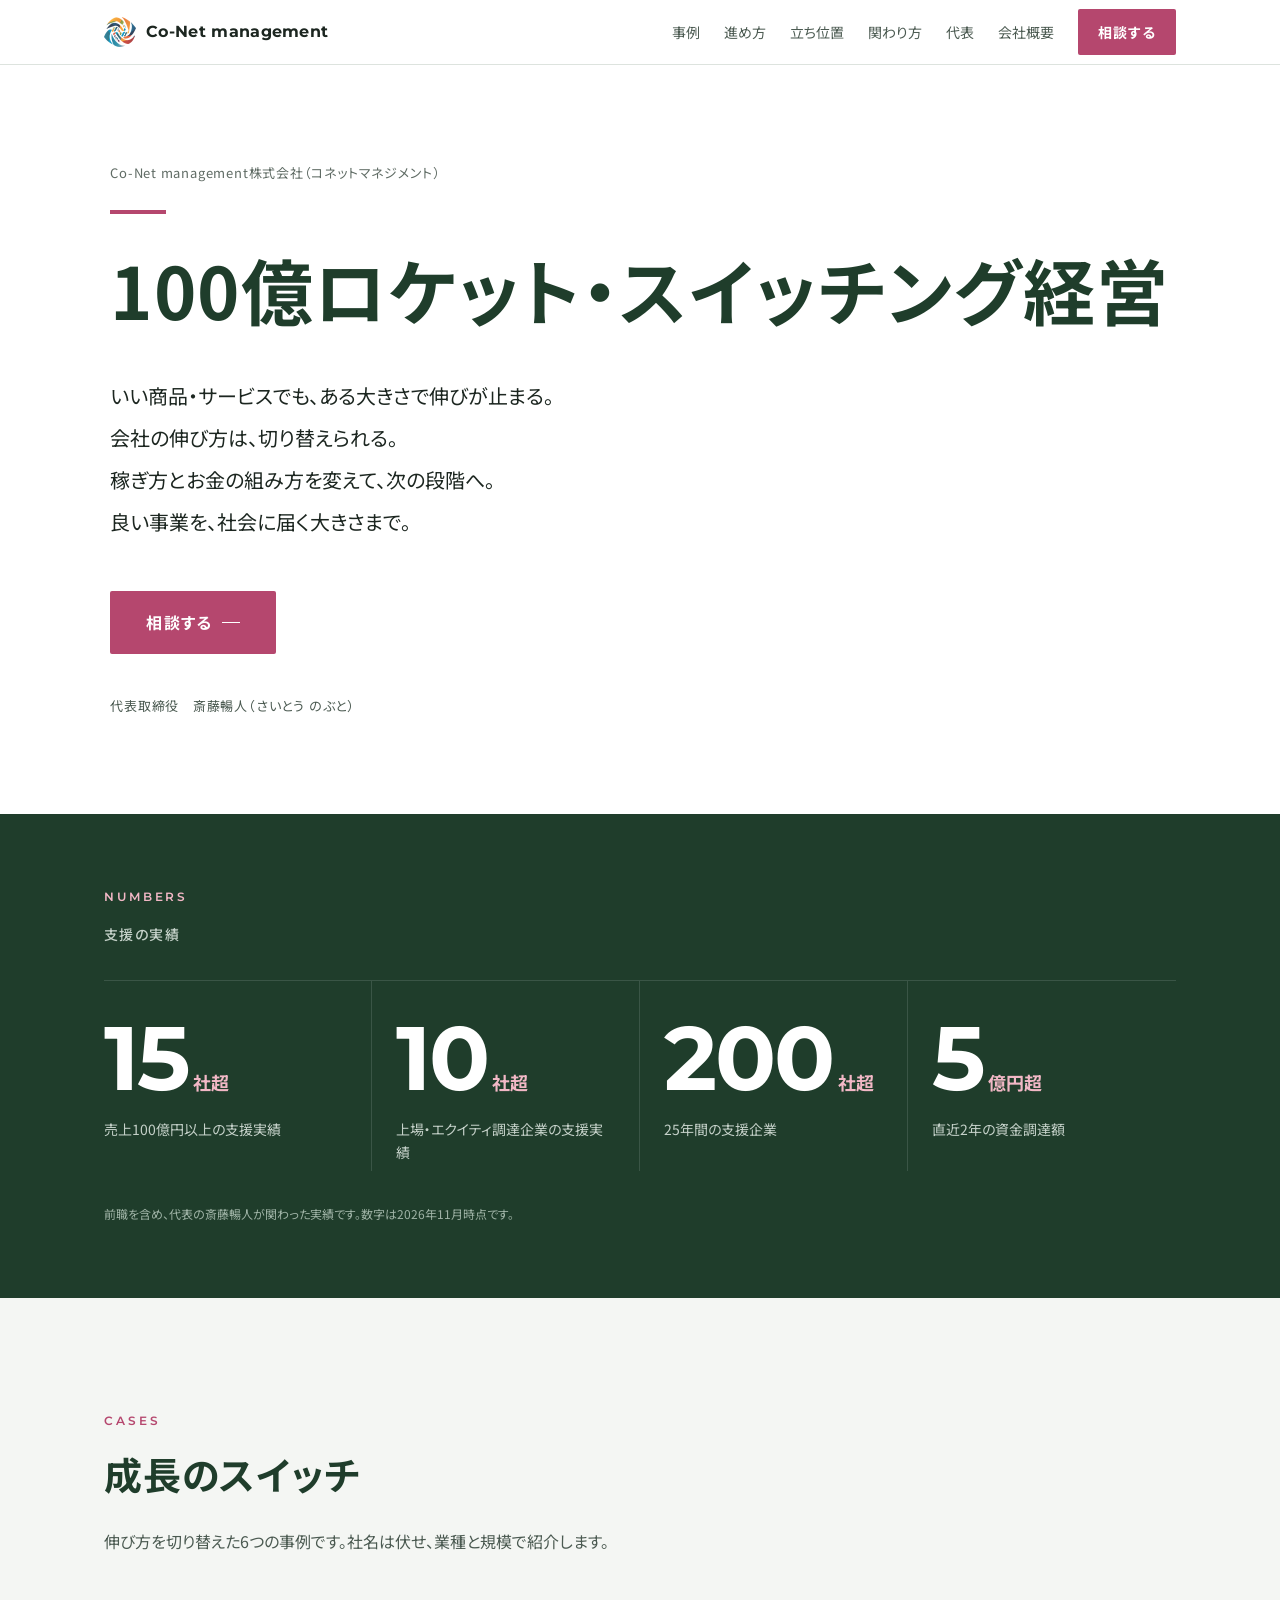
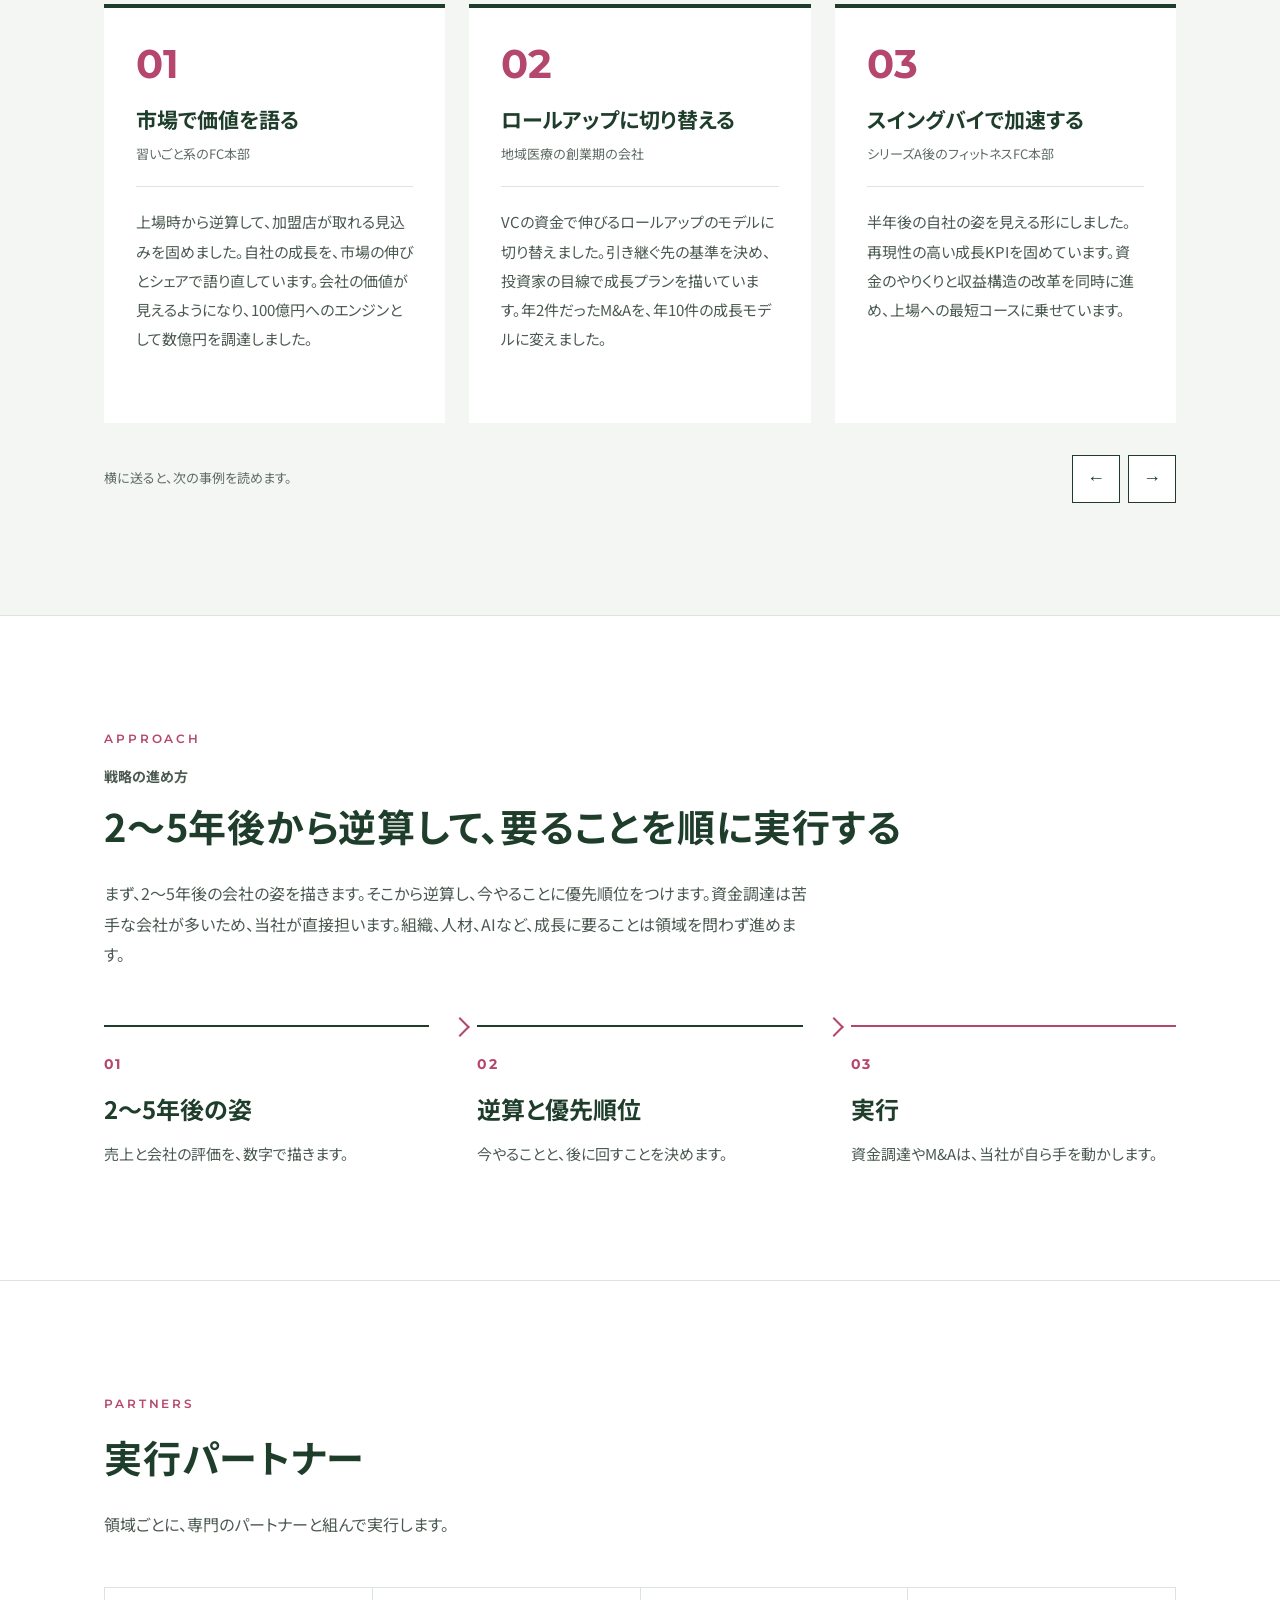
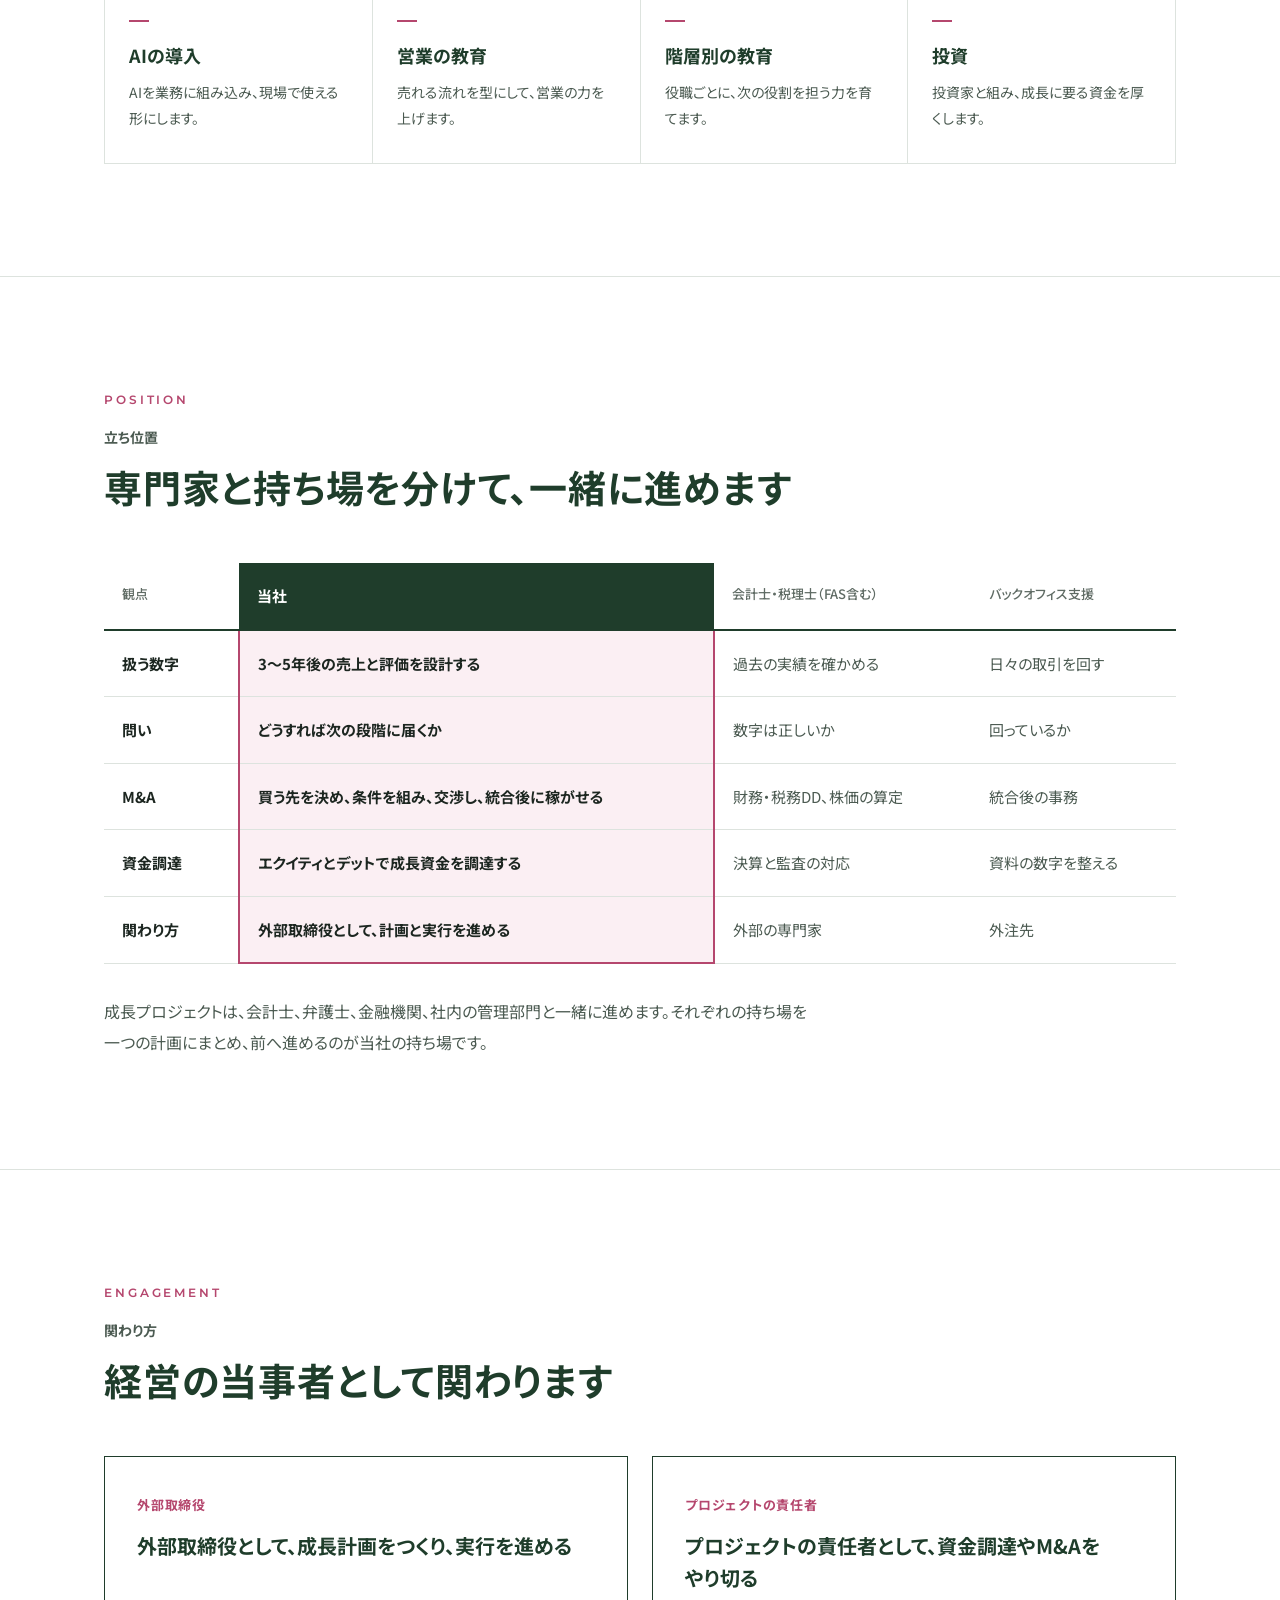
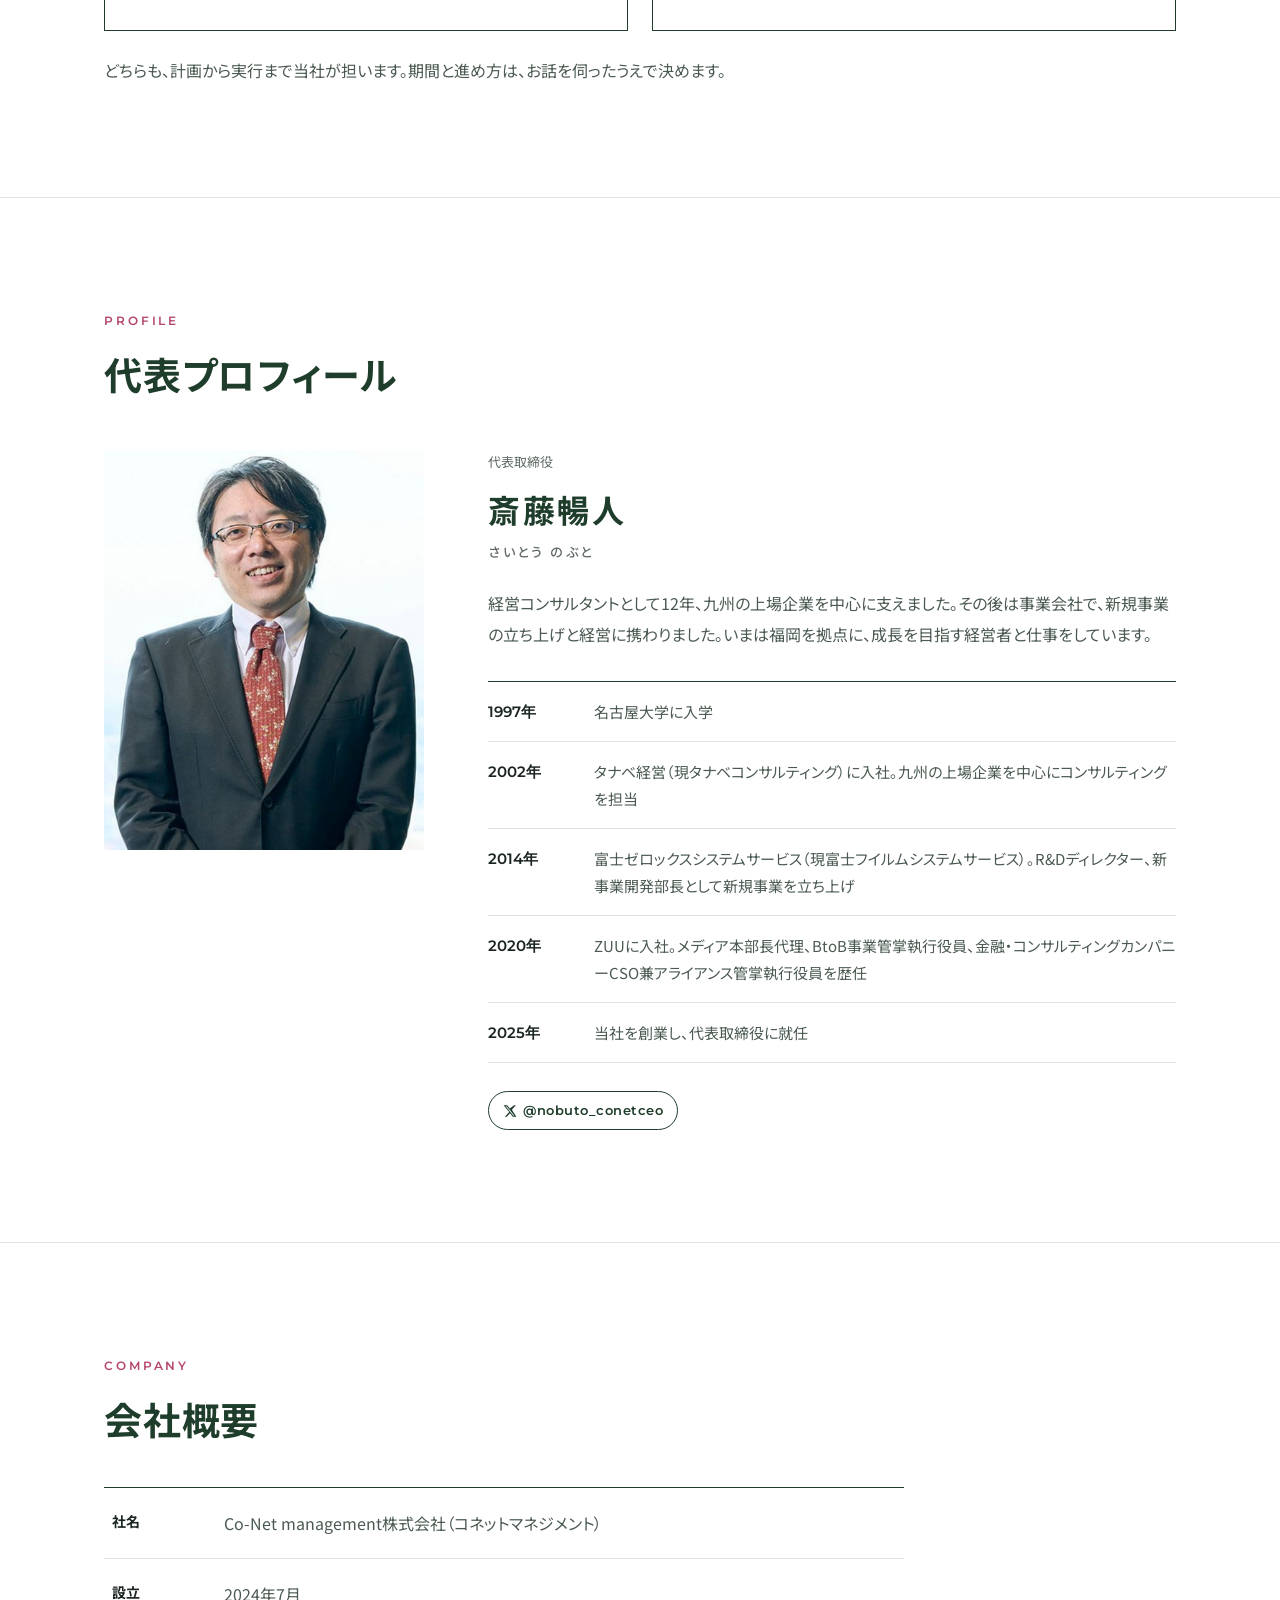
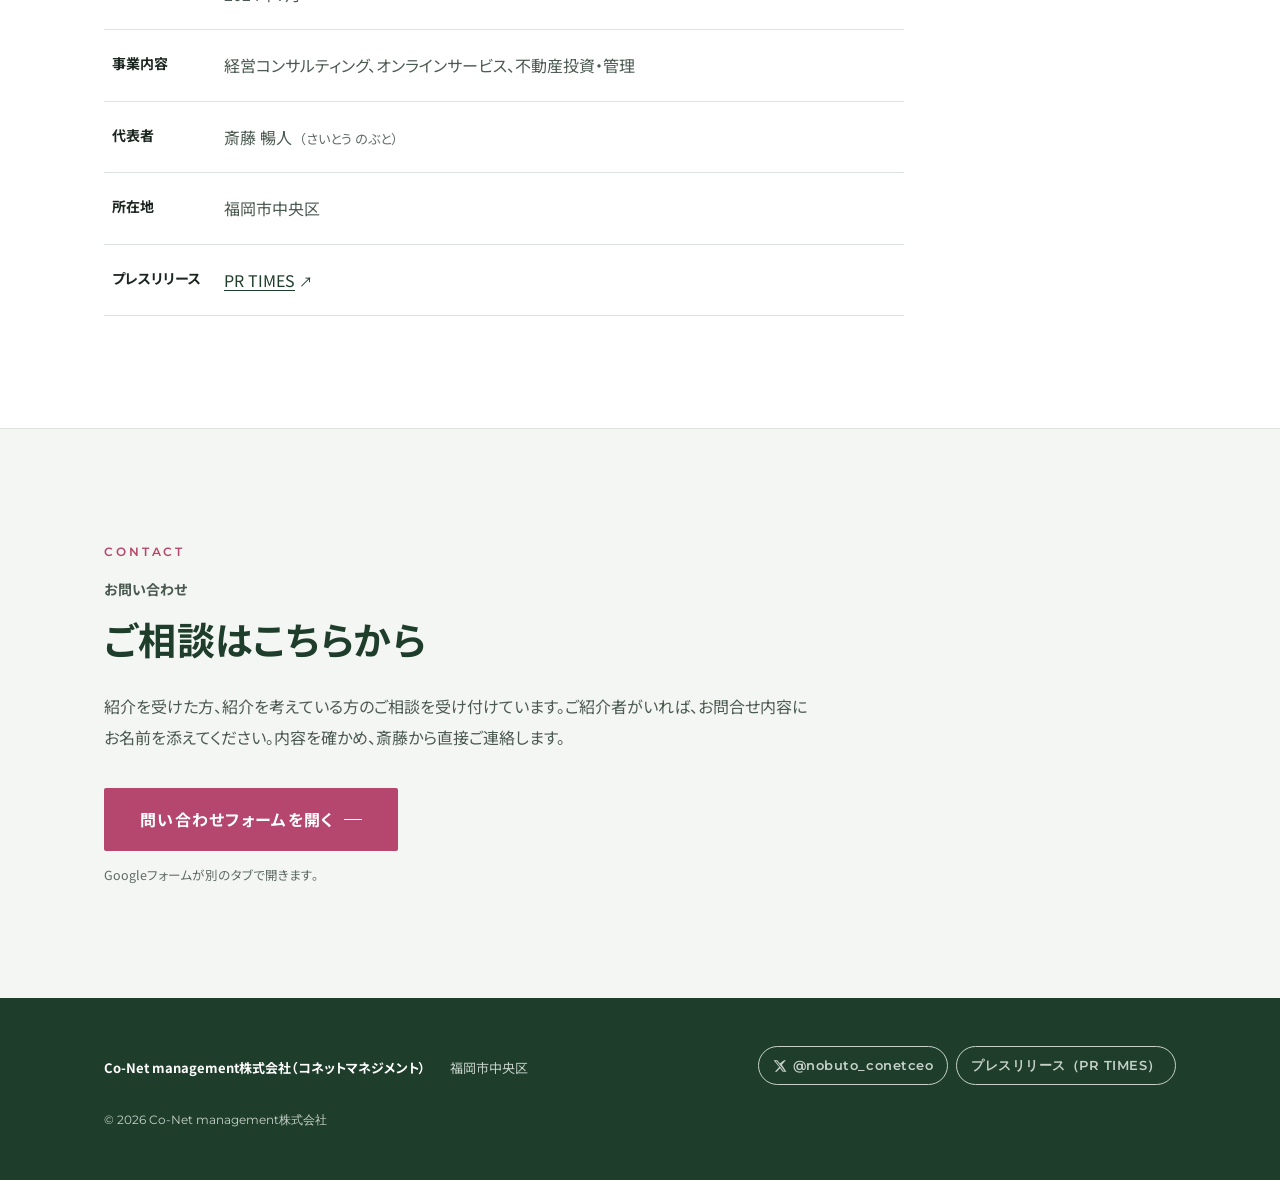
==== index.html @ 38b51228 "Initial commit: co-netm.com static site (A1 palette)" ====
<!doctype html>
<html lang="ja">
<head>
<meta charset="utf-8">
<meta name="viewport" content="width=device-width, initial-scale=1">
<title>コネットマネジメント（Co-Net management株式会社）｜斎藤暢人</title>
<meta name="description" content="コネットマネジメント代表、斎藤暢人（さいとう のぶと）のサイトです。成長戦略をつくり、資金調達やM&amp;Aを当事者として実行します。拠点は福岡市中央区です。">
<link rel="canonical" href="https://co-netm.com/">
<meta property="og:type" content="website">
<meta property="og:site_name" content="コネットマネジメント（Co-Net management株式会社）">
<meta property="og:title" content="コネットマネジメント（Co-Net management株式会社）｜斎藤暢人">
<meta property="og:description" content="コネットマネジメント代表、斎藤暢人（さいとう のぶと）のサイトです。成長戦略をつくり、資金調達やM&amp;Aを当事者として実行します。拠点は福岡市中央区です。">
<meta property="og:url" content="https://co-netm.com/">
<meta property="og:image" content="https://co-netm.com/assets/img/ogp.png">
<meta property="og:image:width" content="1200">
<meta property="og:image:height" content="630">
<meta property="og:image:alt" content="100億ロケット・スイッチング経営　コネットマネジメント｜斎藤暢人">
<meta property="og:locale" content="ja_JP">
<meta name="twitter:card" content="summary_large_image">
<meta name="twitter:title" content="コネットマネジメント（Co-Net management株式会社）｜斎藤暢人">
<meta name="twitter:description" content="コネットマネジメント代表、斎藤暢人（さいとう のぶと）のサイトです。成長戦略をつくり、資金調達やM&amp;Aを当事者として実行します。拠点は福岡市中央区です。">
<meta name="twitter:image" content="https://co-netm.com/assets/img/ogp.png">
<meta name="theme-color" content="#1F3D2B">
<link rel="icon" href="favicon.ico" sizes="any">
<link rel="icon" type="image/png" sizes="32x32" href="favicon-32.png">
<link rel="apple-touch-icon" href="apple-touch-icon.png">
<link rel="preconnect" href="https://fonts.googleapis.com">
<link rel="preconnect" href="https://fonts.gstatic.com" crossorigin>
<link href="https://fonts.googleapis.com/css2?family=Montserrat:wght@500;600;700&family=Noto+Sans+JP:wght@400;500;700&display=swap" rel="stylesheet">
<link rel="stylesheet" href="assets/css/style.css?v=20261120">
<script type="application/ld+json">
{
  "@context": "https://schema.org",
  "@graph": [
    {
      "@type": "Organization",
      "@id": "https://co-netm.com/#org",
      "name": "Co-Net management株式会社",
      "alternateName": [
        "コネットマネジメント",
        "Co-Net management",
        "コネット"
      ],
      "url": "https://co-netm.com/",
      "foundingDate": "2024-07",
      "address": {
        "@type": "PostalAddress",
        "addressLocality": "福岡市中央区",
        "addressRegion": "福岡県",
        "addressCountry": "JP"
      },
      "founder": {
        "@id": "https://co-netm.com/#person"
      },
      "sameAs": [
        "https://prtimes.jp/main/html/searchrlp/company_id/155217"
      ],
      "logo": "https://co-netm.com/assets/img/logo-512.png"
    },
    {
      "@type": "Person",
      "@id": "https://co-netm.com/#person",
      "name": "斎藤暢人",
      "alternateName": [
        "齋藤暢人",
        "さいとう のぶと"
      ],
      "jobTitle": "代表取締役",
      "worksFor": {
        "@id": "https://co-netm.com/#org"
      },
      "alumniOf": "名古屋大学",
      "url": "https://co-netm.com/#profile",
      "sameAs": [
        "https://x.com/nobuto_conetceo"
      ],
      "image": "https://co-netm.com/assets/img/saito-nobuto.jpg"
    },
    {
      "@type": "WebSite",
      "@id": "https://co-netm.com/#website",
      "url": "https://co-netm.com/",
      "name": "コネットマネジメント（Co-Net management株式会社）",
      "inLanguage": "ja",
      "publisher": {
        "@id": "https://co-netm.com/#org"
      }
    }
  ]
}
</script>
<!-- TODO(未確定): 設立「2024年7月」と年表「2025年 当社を創業」の表記は現行どおり暫定。確認後に直す -->
</head>
<body class="design-a1">
<header class="site-header">
  <div class="wrap header-inner">
    <a class="logo" href="#top" aria-label="Co-Net management株式会社（コネットマネジメント）">
      <!-- TODO(未確定): 現行ロゴPNGを暫定使用。SVG/PDF受領後に差替 --><img class="logo-img" src="assets/img/logo-64.png" srcset="assets/img/logo-64.png 1x, assets/img/logo-128.png 2x" width="32" height="30" alt=""><span class="logo-text">Co-Net management</span>
    </a>
    <nav class="gnav" aria-label="ページ内">
      <a href="#cases">事例</a><a href="#approach">進め方</a><a href="#position">立ち位置</a><a href="#engagement">関わり方</a><a href="#profile">代表</a><a href="#company">会社概要</a>
    </nav>
    <a class="btn btn-sm" href="#contact">相談する</a>
  </div>
</header>
<main id="top">
<section class="fv">
  <div class="wrap fv-inner">
    <p class="fv-company"><span class="ib">Co-Net management株式会社</span><span class="ib">（コネットマネジメント）</span></p>
    <h1 class="fv-product"><span class="ib">100億ロケット・</span><span class="ib">スイッチング経営</span></h1>
    <p class="fv-lead">いい商品・サービスでも、ある大きさで伸びが止まる。<br>会社の伸び方は、切り替えられる。<br>稼ぎ方とお金の組み方を変えて、次の段階へ。<br>良い事業を、社会に届く大きさまで。</p>
    <div class="fv-actions"><a class="btn" href="#contact">相談する</a></div>
    <p class="fv-name">代表取締役　斎藤暢人（さいとう のぶと）</p>
  </div>
</section>
<section class="numbers" aria-label="支援の実績">
  <div class="wrap">
    <p class="eyebrow"><span class="en">NUMBERS</span></p><h2 class="numbers-h">支援の実績</h2>
    <ul class="num-list"><li><p class="num"><span class="num-v">15</span><span class="num-u">社超</span></p><p class="num-l">売上100億円以上の支援実績</p></li><li><p class="num"><span class="num-v">10</span><span class="num-u">社超</span></p><p class="num-l">上場・エクイティ調達企業の支援実績</p></li><li><p class="num"><span class="num-v">200</span><span class="num-u">社超</span></p><p class="num-l">25年間の支援企業</p></li><li><p class="num"><span class="num-v">5</span><span class="num-u">億円超</span></p><p class="num-l">直近2年の資金調達額</p></li></ul>
    <p class="num-note">前職を含め、代表の斎藤暢人が関わった実績です。数字は2026年11月時点です。</p>
  </div>
</section>
<section class="sec cases" id="cases">
  <div class="wrap">
    <p class="eyebrow"><span class="en">CASES</span></p><h2 class="sec-h">成長のスイッチ</h2>
    <p class="sec-intro">伸び方を切り替えた6つの事例です。社名は伏せ、業種と規模で紹介します。</p>
  </div>
  <div class="cases-viewport">
    <div class="cases-track" tabindex="0" aria-label="成長のスイッチの事例"><article class="card"><p class="card-no">01</p><h3 class="card-t">市場で価値を語る</h3><p class="card-ind">習いごと系のFC本部</p><p class="card-b">上場時から逆算して、加盟店が取れる見込みを固めました。自社の成長を、市場の伸びとシェアで語り直しています。会社の価値が見えるようになり、100億円へのエンジンとして数億円を調達しました。</p></article><article class="card"><p class="card-no">02</p><h3 class="card-t">ロールアップに切り替える</h3><p class="card-ind">地域医療の創業期の会社</p><p class="card-b">VCの資金で伸びるロールアップのモデルに切り替えました。引き継ぐ先の基準を決め、投資家の目線で成長プランを描いています。年2件だったM&amp;Aを、年10件の成長モデルに変えました。</p></article><article class="card"><p class="card-no">03</p><h3 class="card-t">スイングバイで加速する</h3><p class="card-ind">シリーズA後のフィットネスFC本部</p><p class="card-b">半年後の自社の姿を見える形にしました。再現性の高い成長KPIを固めています。資金のやりくりと収益構造の改革を同時に進め、上場への最短コースに乗せています。</p></article><article class="card"><p class="card-no">04</p><h3 class="card-t">ポートフォリオで経営する</h3><p class="card-ind">EC支援会社</p><p class="card-b">複数の事業を生んできましたが、どれも小さなニッチ市場でした。サービスを定義し直し、事業を増やす計画とスキームを広げています。M&amp;Aを前提に置いたポートフォリオとして、事業を経営する形に切り替えました。</p></article><article class="card"><p class="card-no">05</p><h3 class="card-t">SaaSに作り替える</h3><p class="card-ind">大手グループの受託サービス会社</p><p class="card-b">記録管理は、データをAIに生かす手前の箱にあたります。これを業務アプリに作り替えました。2年で、11万人に届けるSaaSになっています。</p></article><article class="card"><p class="card-no">06</p><h3 class="card-t">次の取締役を社内で育てる</h3><p class="card-ind">技術系の中堅企業</p><p class="card-b">幹部を社内で育てる仕組みをつくりました。幹部候補には経営の視点で課題を担ってもらい、3〜5年後の取締役を育てています。</p></article></div>
  </div>
  <div class="wrap cases-ctrl">
    <p class="cases-hint">横に送ると、次の事例を読めます。</p>
    <div class="cases-btns"><button type="button" class="arrow" data-dir="-1" aria-label="前の事例">&#8592;</button><button type="button" class="arrow" data-dir="1" aria-label="次の事例">&#8594;</button></div>
  </div>
</section>
<section class="sec approach" id="approach">
  <div class="wrap">
    <p class="eyebrow"><span class="en">APPROACH</span></p><p class="sec-label">戦略の進め方</p>
    <h2 class="sec-h">2〜5年後から逆算して、要ることを順に実行する</h2>
    <p class="sec-body">まず、2〜5年後の会社の姿を描きます。そこから逆算し、今やることに優先順位をつけます。資金調達は苦手な会社が多いため、当社が直接担います。組織、人材、AIなど、成長に要ることは領域を問わず進めます。</p>
    <ol class="steps"><li class="step"><p class="step-no">01</p><p class="step-t">2〜5年後の姿</p><p class="step-s">売上と会社の評価を、数字で描きます。</p></li><li class="step"><p class="step-no">02</p><p class="step-t">逆算と優先順位</p><p class="step-s">今やることと、後に回すことを決めます。</p></li><li class="step"><p class="step-no">03</p><p class="step-t">実行</p><p class="step-s">資金調達やM&amp;Aは、当社が自ら手を動かします。</p></li></ol>
  </div>
</section>
<section class="sec partners" id="partners">
  <div class="wrap">
    <p class="eyebrow"><span class="en">PARTNERS</span></p><h2 class="sec-h">実行パートナー</h2>
    <p class="sec-body">領域ごとに、専門のパートナーと組んで実行します。</p>
    <ul class="partner-list"><li class="partner"><p class="partner-t">AIの導入</p><p class="partner-s">AIを業務に組み込み、現場で使える形にします。</p></li><li class="partner"><p class="partner-t">営業の教育</p><p class="partner-s">売れる流れを型にして、営業の力を上げます。</p></li><li class="partner"><p class="partner-t">階層別の教育</p><p class="partner-s">役職ごとに、次の役割を担う力を育てます。</p></li><li class="partner"><p class="partner-t">投資</p><p class="partner-s">投資家と組み、成長に要る資金を厚くします。</p></li></ul>
  </div>
</section>
<section class="sec position" id="position">
  <div class="wrap">
    <p class="eyebrow"><span class="en">POSITION</span></p><p class="sec-label">立ち位置</p>
    <h2 class="sec-h">専門家と持ち場を分けて、一緒に進めます</h2>
    <div class="table-wrap"><table class="pos-table"><thead><tr><th scope="col" class="">観点</th><th scope="col" class="us">当社</th><th scope="col" class="">会計士・税理士（FAS含む）</th><th scope="col" class="">バックオフィス支援</th></tr></thead><tbody><tr><th scope="row">扱う数字</th><td class="us" data-label="当社">3〜5年後の売上と評価を設計する</td><td class="" data-label="会計士・税理士（FAS含む）">過去の実績を確かめる</td><td class="" data-label="バックオフィス支援">日々の取引を回す</td></tr><tr><th scope="row">問い</th><td class="us" data-label="当社">どうすれば次の段階に届くか</td><td class="" data-label="会計士・税理士（FAS含む）">数字は正しいか</td><td class="" data-label="バックオフィス支援">回っているか</td></tr><tr><th scope="row">M&amp;A</th><td class="us" data-label="当社">買う先を決め、条件を組み、交渉し、統合後に稼がせる</td><td class="" data-label="会計士・税理士（FAS含む）">財務・税務DD、株価の算定</td><td class="" data-label="バックオフィス支援">統合後の事務</td></tr><tr><th scope="row">資金調達</th><td class="us" data-label="当社">エクイティとデットで成長資金を調達する</td><td class="" data-label="会計士・税理士（FAS含む）">決算と監査の対応</td><td class="" data-label="バックオフィス支援">資料の数字を整える</td></tr><tr><th scope="row">関わり方</th><td class="us" data-label="当社">外部取締役として、計画と実行を進める</td><td class="" data-label="会計士・税理士（FAS含む）">外部の専門家</td><td class="" data-label="バックオフィス支援">外注先</td></tr></tbody></table></div>
    <p class="sec-body pos-note">成長プロジェクトは、会計士、弁護士、金融機関、社内の管理部門と一緒に進めます。それぞれの持ち場を一つの計画にまとめ、前へ進めるのが当社の持ち場です。</p>
  </div>
</section>
<section class="sec engagement" id="engagement">
  <div class="wrap">
    <p class="eyebrow"><span class="en">ENGAGEMENT</span></p><p class="sec-label">関わり方</p>
    <h2 class="sec-h">経営の当事者として関わります</h2>
    <ul class="eng-list"><li class="eng"><p class="eng-tag">外部取締役</p><p class="eng-t">外部取締役として、成長計画をつくり、実行を進める</p></li><li class="eng"><p class="eng-tag">プロジェクトの責任者</p><p class="eng-t">プロジェクトの責任者として、資金調達やM&amp;Aをやり切る</p></li></ul>
    <p class="sec-body">どちらも、計画から実行まで当社が担います。期間と進め方は、お話を伺ったうえで決めます。</p>
  </div>
</section>
<section class="sec profile" id="profile">
  <div class="wrap">
    <p class="eyebrow"><span class="en">PROFILE</span></p><h2 class="sec-h">代表プロフィール</h2>
    <div class="profile-grid">
      <figure class="photo"><!-- TODO(未確定): 現行サイトの代表写真（800×557）を4:5に切り抜いて暫定使用。高解像度の写真受領後に差替 --><img src="assets/img/saito-nobuto.jpg" width="446" height="557" alt="斎藤暢人の写真" loading="lazy"></figure>
      <div class="profile-body">
        <p class="pf-title">代表取締役</p>
        <p class="pf-name">斎藤暢人<span class="pf-kana">さいとう のぶと</span></p>
        <p class="pf-intro">経営コンサルタントとして12年、九州の上場企業を中心に支えました。その後は事業会社で、新規事業の立ち上げと経営に携わりました。いまは福岡を拠点に、成長を目指す経営者と仕事をしています。</p>
        <ol class="history"><li><p class="hist-y">1997年</p><p class="hist-t">名古屋大学に入学</p></li><li><p class="hist-y">2002年</p><p class="hist-t">タナベ経営（現タナベコンサルティング）に入社。九州の上場企業を中心にコンサルティングを担当</p></li><li><p class="hist-y">2014年</p><p class="hist-t">富士ゼロックスシステムサービス（現富士フイルムシステムサービス）。R&amp;Dディレクター、新事業開発部長として新規事業を立ち上げ</p></li><li><p class="hist-y">2020年</p><p class="hist-t">ZUUに入社。メディア本部長代理、BtoB事業管掌執行役員、金融・コンサルティングカンパニーCSO兼アライアンス管掌執行役員を歴任</p></li><li><p class="hist-y">2025年</p><p class="hist-t">当社を創業し、代表取締役に就任</p></li></ol>
        <ul class="sns pf-sns" aria-label="SNS"><li><a href="https://x.com/nobuto_conetceo" target="_blank" rel="noopener me" aria-label="X（新しいタブで開きます）"><svg class="ico" viewBox="0 0 24 24" width="14" height="14" aria-hidden="true" focusable="false"><path fill="currentColor" d="M18.9 2H22l-6.8 7.8L23 22h-6.2l-4.8-6.3L6.4 22H3.3l7.3-8.3L1 2h6.3l4.4 5.8L18.9 2Zm-1.1 18.1h1.7L6.3 3.8H4.5l13.3 16.3Z"/></svg><span class="handle">@nobuto_conetceo</span></a></li></ul>
      </div>
    </div>
  </div>
</section>
<section class="sec company" id="company">
  <div class="wrap narrow">
    <p class="eyebrow"><span class="en">COMPANY</span></p><h2 class="sec-h">会社概要</h2>
    <table class="co-table"><tbody><tr><th scope="row">社名</th><td>Co-Net management株式会社（コネットマネジメント）</td></tr><tr><th scope="row">設立</th><td>2024年7月</td></tr><tr><th scope="row">事業内容</th><td>経営コンサルティング、オンラインサービス、不動産投資・管理</td></tr><tr><th scope="row">代表者</th><td>斎藤 暢人<span class="kana">（さいとう のぶと）</span></td></tr><tr><th scope="row">所在地</th><td>福岡市中央区</td></tr><tr><th scope="row">プレスリリース</th><td><a class="ext" href="https://prtimes.jp/main/html/searchrlp/company_id/155217" target="_blank" rel="noopener">PR TIMES</a></td></tr></tbody></table>
  </div>
</section>
<section class="sec contact" id="contact">
  <div class="wrap narrow">
    <p class="eyebrow"><span class="en">CONTACT</span></p><p class="sec-label">お問い合わせ</p>
    <h2 class="sec-h">ご相談はこちらから</h2>
    <p class="sec-body">紹介を受けた方、紹介を考えている方のご相談を受け付けています。ご紹介者がいれば、お問合せ内容にお名前を添えてください。内容を確かめ、斎藤から直接ご連絡します。</p>
    <div class="contact-action"><a class="btn" href="https://docs.google.com/forms/d/e/1FAIpQLSdI1cyn61sJygUriNGsSQU5J9pqC3pLkcE3hhdUcl3Nu9h1kA/viewform" target="_blank" rel="noopener">問い合わせフォームを開く</a></div>
    <p class="contact-note">Googleフォームが別のタブで開きます。</p>
  </div>
</section>
</main>
<footer class="site-footer">
  <div class="wrap footer-inner">
    <p class="ft-name">Co-Net management株式会社（コネットマネジメント）</p>
    <p class="ft-addr">福岡市中央区</p>
    <ul class="sns ft-sns" aria-label="外部リンク"><li><a href="https://x.com/nobuto_conetceo" target="_blank" rel="noopener me" aria-label="X（新しいタブで開きます）"><svg class="ico" viewBox="0 0 24 24" width="14" height="14" aria-hidden="true" focusable="false"><path fill="currentColor" d="M18.9 2H22l-6.8 7.8L23 22h-6.2l-4.8-6.3L6.4 22H3.3l7.3-8.3L1 2h6.3l4.4 5.8L18.9 2Zm-1.1 18.1h1.7L6.3 3.8H4.5l13.3 16.3Z"/></svg><span class="handle">@nobuto_conetceo</span></a></li><li><a href="https://prtimes.jp/main/html/searchrlp/company_id/155217" target="_blank" rel="noopener"><span>プレスリリース（PR TIMES）</span></a></li></ul>
    <p class="ft-copy">© 2026 Co-Net management株式会社</p>
  </div>
</footer>
<script>
document.querySelectorAll('.arrow').forEach(function(b){b.addEventListener('click',function(){var t=document.querySelector('.cases-track');var c=t.querySelector('.card');var w=c.getBoundingClientRect().width+parseFloat(getComputedStyle(t).columnGap||24);t.scrollBy({left:w*parseInt(b.dataset.dir,10),behavior:'smooth'});});});
</script>
</body>
</html>
---- assets/css/style.css ----
/* A案：数字が主役。白地に墨色、差し色1色。Montserrat＋游ゴシック */
:root{
  --bg:#FFFFFF; --bg-sub:#F4F4F2; --ink:#1A1A1A; --ink-2:#4D4D4D; --mute:#8A8A8A; --line:#E2E2E0;
  --accent:#E8590C; /* 差し色（仮）：シグナルオレンジ。希望を確認 */
  --dark:#1A1A1A; --on-dark:#FFFFFF; --on-dark-2:#D6D6D6; --on-dark-line:#3A3A3A; --on-dark-mute:#9A9A9A;
  --accent-on-dark:var(--accent); --accent-tint:#FFF4EC; --heading:var(--ink); --btn-text:#FFFFFF;
  --font-latin:"Montserrat",sans-serif;
  --font-ja:"Yu Gothic Medium","游ゴシック Medium",YuGothic,"游ゴシック体","Noto Sans JP",sans-serif;
  --fs-body:16px; --lh-body:1.9; --wrap:1120px; --pad:24px;
}
*{box-sizing:border-box;margin:0;padding:0}
html{scroll-behavior:smooth;scroll-padding-top:72px}
body{background:var(--bg);color:var(--ink);font-family:var(--font-ja);font-size:var(--fs-body);line-height:var(--lh-body);-webkit-font-smoothing:antialiased;font-feature-settings:"palt"}
a{color:inherit}
h1,h2,h3,.card-t,.eng-t,.step-t,.fv-lead{word-break:auto-phrase}
.ib{display:inline-block}
.logo,.btn-sm{white-space:nowrap}
.wrap{max-width:var(--wrap);margin:0 auto;padding:0 var(--pad)}
.narrow > *{max-width:800px}
.btn{display:inline-flex;align-items:center;gap:.6em;background:var(--accent);color:var(--btn-text);text-decoration:none;font-weight:700;padding:16px 36px;border:0;border-radius:2px;font-size:16px;letter-spacing:.08em;cursor:pointer;font-family:var(--font-ja)}
.btn::after{content:"";width:18px;height:1px;background:currentColor}
.btn:hover{background:var(--dark)}
h1,h2,h3,.pf-name,.step-t,.partner-t,.eng-t{color:var(--heading)}
.btn-sm{padding:10px 20px;font-size:14px}
.btn-sm::after{display:none}
/* header */
.site-header{position:sticky;top:0;z-index:10;background:rgba(255,255,255,.94);backdrop-filter:blur(6px);border-bottom:1px solid var(--line)}
.header-inner{display:flex;align-items:center;gap:24px;height:64px}
.logo{display:flex;align-items:center;gap:10px;text-decoration:none}
.logo-mark{width:26px;height:26px;border:2px solid var(--dark);border-radius:50%;position:relative}
.logo-mark::after{content:"";position:absolute;inset:6px;background:var(--accent);border-radius:50%}
.logo-text{font-family:var(--font-latin);font-weight:700;font-size:16px;letter-spacing:.02em}
.logo-temp{font-size:10px;color:var(--mute);border:1px solid var(--line);padding:0 6px;line-height:18px}
.gnav{margin-left:auto;display:flex;gap:24px;font-size:14px}
.gnav a{text-decoration:none;color:var(--ink-2)}
.gnav a:hover{color:var(--accent)}
/* FV */
.fv{min-height:calc(88vh - 64px);display:flex;align-items:center;padding:96px 0}
.fv-company{font-size:13px;color:var(--mute);letter-spacing:.06em}
.fv-product{font-size:clamp(34px,6.2vw,72px);font-weight:700;line-height:1.3;letter-spacing:.02em;margin:24px 0 40px;position:relative;padding-top:32px}
.fv-product::before{content:"";position:absolute;top:0;left:0;width:56px;height:4px;background:var(--accent)}
.fv-lead{font-size:clamp(16px,1.6vw,20px);line-height:2.1;color:var(--ink)}
.fv-actions{margin:48px 0 40px}
.fv-name{font-size:13px;color:var(--ink-2);letter-spacing:.06em}
/* numbers */
.numbers{background:var(--dark);color:var(--on-dark);padding:72px 0}
.eyebrow{font-family:var(--font-latin);font-weight:600;font-size:12px;letter-spacing:.24em;color:var(--accent);margin-bottom:12px}
.numbers-h{font-size:14px;font-weight:500;color:var(--on-dark-2);letter-spacing:.1em}
.num-list{list-style:none;display:grid;grid-template-columns:repeat(4,1fr);margin-top:32px;border-top:1px solid var(--on-dark-line)}
.num-list li{padding:32px 24px 8px 0;border-right:1px solid var(--on-dark-line)}
.num-list li+li{padding-left:24px}
.num-list li:last-child{border-right:0}
.num{display:flex;align-items:baseline;gap:4px;line-height:1}
.num-v{font-family:var(--font-latin);font-weight:700;font-size:clamp(56px,7vw,96px);letter-spacing:-.02em}
.num-u{font-size:18px;font-weight:700;color:var(--accent-on-dark)}
.numbers .eyebrow{color:var(--accent-on-dark)}
.numbers .num-v{color:var(--on-dark)}
.num-l{font-size:14px;color:var(--on-dark-2);margin-top:16px;line-height:1.6}
.num-note{font-size:12px;color:var(--on-dark-mute);margin-top:32px}
/* sections */
.sec{padding:112px 0;border-bottom:1px solid var(--line)}
.sec-label{font-size:14px;color:var(--ink-2);font-weight:700;margin-bottom:8px}
.sec-h{font-size:clamp(24px,3.2vw,38px);font-weight:700;line-height:1.5;letter-spacing:.02em}
.sec-intro,.sec-body{margin-top:24px;max-width:44em;color:var(--ink-2)}
/* cases */
.cases{background:var(--bg-sub)}
.cases-viewport{max-width:var(--wrap);margin:48px auto 0;padding:0 var(--pad)}
.cases-track{display:grid;grid-auto-flow:column;grid-auto-columns:calc((100% - 48px)/3);column-gap:24px;overflow-x:auto;scroll-snap-type:x mandatory;scrollbar-width:none;padding-bottom:4px;outline:none}
.cases-track::-webkit-scrollbar{display:none}
.card{scroll-snap-align:start;background:#fff;padding:36px 32px 40px;border-top:4px solid var(--dark);display:flex;flex-direction:column}
.card-no{font-family:var(--font-latin);font-weight:700;font-size:40px;line-height:1;color:var(--accent)}
.card-t{font-size:21px;font-weight:700;margin-top:20px;line-height:1.5}
.card-ind{font-size:13px;color:var(--mute);margin-top:6px;padding-bottom:20px;border-bottom:1px solid var(--line)}
.card-b{font-size:15px;color:var(--ink-2);margin-top:20px;line-height:1.95}
.cases-ctrl{display:flex;align-items:center;justify-content:space-between;margin-top:28px}
.cases-hint{font-size:13px;color:var(--mute)}
.cases-btns{display:flex;gap:8px}
.arrow{width:48px;height:48px;border:1px solid var(--dark);background:#fff;font-size:18px;cursor:pointer;color:var(--dark)}
.arrow:hover{background:var(--dark);color:var(--on-dark)}
/* approach */
.steps{list-style:none;display:grid;grid-template-columns:repeat(3,1fr);gap:48px;margin-top:56px;counter-reset:s}
.step{position:relative;border-top:2px solid var(--dark);padding-top:24px}
.step:not(:last-child)::after{content:"";position:absolute;top:-7px;right:-38px;width:12px;height:12px;border-top:2px solid var(--accent);border-right:2px solid var(--accent);transform:rotate(45deg)}
.step:last-child{border-top-color:var(--accent)}
.step-no{font-family:var(--font-latin);font-weight:700;font-size:14px;color:var(--accent);letter-spacing:.1em}
.step-t{font-size:24px;font-weight:700;margin-top:8px}
.step-s{font-size:15px;color:var(--ink-2);margin-top:8px}
/* partners */
.partner-list{list-style:none;display:grid;grid-template-columns:repeat(4,1fr);gap:1px;background:var(--line);border:1px solid var(--line);margin-top:48px}
.partner{background:#fff;padding:32px 24px}
.partner-t{font-weight:700;font-size:18px}
.partner-t::before{content:"";display:block;width:20px;height:2px;background:var(--accent);margin-bottom:16px}
.partner-s{font-size:14px;color:var(--ink-2);margin-top:8px;line-height:1.8}
/* position */
.table-wrap{margin-top:48px}
.pos-table{width:100%;border-collapse:collapse;font-size:15px;line-height:1.7}
.pos-table th,.pos-table td{padding:20px 18px;text-align:left;vertical-align:top;border-bottom:1px solid var(--line)}
.pos-table thead th{font-size:13px;color:var(--mute);font-weight:500;border-bottom:2px solid var(--dark)}
.pos-table thead th.us{background:var(--dark);color:var(--on-dark);font-weight:700;font-size:15px}
.pos-table tbody th{font-weight:700;white-space:nowrap;width:9em}
.pos-table td.us{background:var(--accent-tint);font-weight:700;color:var(--ink);border-left:2px solid var(--accent);border-right:2px solid var(--accent)}
.pos-table tbody tr:last-child td.us{border-bottom:2px solid var(--accent)}
.pos-table td{color:var(--ink-2)}
.pos-note{margin-top:32px}
/* engagement */
.eng-list{list-style:none;display:grid;grid-template-columns:1fr 1fr;gap:24px;margin-top:48px}
.eng{border:1px solid var(--dark);padding:36px 32px}
.eng-tag{font-size:13px;color:var(--accent);font-weight:700;letter-spacing:.06em}
.eng-t{font-size:20px;font-weight:700;margin-top:12px;line-height:1.6}
/* profile */
.profile-grid{display:grid;grid-template-columns:320px 1fr;gap:64px;margin-top:48px;align-items:start}
.photo-ph{aspect-ratio:4/5;background:repeating-linear-gradient(45deg,#ececea 0 10px,#f4f4f2 10px 20px);display:flex;align-items:center;justify-content:center;text-align:center;color:var(--mute);font-size:13px;padding:16px;border:1px dashed #c9c9c6}
.pf-title{font-size:13px;color:var(--mute)}
.pf-name{font-size:32px;font-weight:700;letter-spacing:.08em;margin-top:4px}
.pf-kana{display:block;font-size:13px;font-weight:500;color:var(--mute);letter-spacing:.2em}
.pf-intro{margin-top:24px;color:var(--ink-2)}
.history{list-style:none;margin-top:32px;border-top:1px solid var(--dark)}
.history li{display:grid;grid-template-columns:6em 1fr;gap:16px;padding:16px 0;border-bottom:1px solid var(--line);font-size:15px;line-height:1.8}
.hist-y{font-family:var(--font-latin);font-weight:600}
.hist-t{color:var(--ink-2)}
/* company */
.co-table{width:100%;border-collapse:collapse;margin-top:40px;border-top:1px solid var(--dark)}
.co-table th,.co-table td{text-align:left;padding:20px 8px;border-bottom:1px solid var(--line);vertical-align:top}
.co-table th{width:8em;font-weight:700;font-size:14px}
.co-table td{color:var(--ink-2)}
.kana{font-size:13px;color:var(--mute);margin-left:.5em}
/* contact */
.contact{background:var(--bg-sub);border-bottom:0}
.contact-action{margin-top:36px}
.contact-note{font-size:12.5px;color:var(--mute);margin-top:12px}
.contact .wrap{text-align:left}
/* footer */
.site-footer{background:var(--dark);color:var(--on-dark-2);padding:48px 0;font-size:13px}
.footer-inner{display:flex;gap:24px;flex-wrap:wrap;align-items:baseline}
.ft-name{color:var(--on-dark);font-weight:700}
.ft-copy{margin-left:auto;font-family:var(--font-latin);font-size:12px}
/* tablet */
@media (max-width:960px){
  .gnav{display:none}
  .header-inner .btn-sm{margin-left:auto}
  .num-list{grid-template-columns:1fr 1fr}
  .num-list li{padding:28px 16px 20px 0!important;border-right:0;border-bottom:1px solid var(--on-dark-line)}
  .num-list li:nth-child(odd){border-right:1px solid var(--on-dark-line)}
  .num-list li:nth-child(even){padding-left:16px!important}
  .cases-track{grid-auto-columns:calc((100% - 24px)/2)}
  .partner-list{grid-template-columns:1fr 1fr}
  .profile-grid{grid-template-columns:240px 1fr;gap:40px}
}
/* smartphone */
@media (max-width:640px){
  :root{--pad:20px;--fs-body:15px}
  .header-inner{height:56px}
  html{scroll-padding-top:60px}
  .logo-temp{display:none}
  .btn-sm{padding:8px 14px;font-size:13px}
  .logo-text{font-size:14px}
  .fv{min-height:calc(86svh - 56px);padding:56px 0}
  .fv-product{font-size:30px;margin:20px 0 28px;padding-top:24px}
  .fv-lead{font-size:15.5px;line-height:2}
  .fv-actions{margin:36px 0 28px}
  .fv-actions .btn{width:100%;justify-content:center}
  .numbers{padding:56px 0}
  .num-v{font-size:52px}
  .num-u{font-size:15px}
  .num-l{font-size:12.5px}
  .sec{padding:80px 0}
  .sec-h{font-size:24px}
  .cases-viewport{padding:0}
  .cases-track{grid-auto-columns:84%;column-gap:14px;padding:0 var(--pad);scroll-padding:0 var(--pad)}
  .card{padding:28px 22px 32px}
  .card-t{font-size:19px}
  .cases-btns{display:none}
  .steps{grid-template-columns:1fr;gap:40px}
  .step:not(:last-child)::after{top:auto;bottom:-27px;right:auto;left:4px;transform:rotate(135deg)}
  .partner-list{grid-template-columns:1fr}
  .partner{padding:24px 20px}
  /* 比較表：観点ごとのカードに組み替え、当社を先頭で強調 */
  .pos-table thead{display:none}
  .pos-table,.pos-table tbody,.pos-table tr,.pos-table th,.pos-table td{display:block;width:100%}
  .pos-table tr{border-top:2px solid var(--dark);padding:16px 0 8px}
  .pos-table tbody th{font-size:17px;padding:0 0 10px;border:0;width:auto}
  .pos-table td{padding:10px 12px;border:0;border-top:1px solid var(--line);font-size:14px}
  .pos-table td::before{content:attr(data-label);display:block;font-size:11.5px;color:var(--mute);font-weight:500}
  .pos-table td.us{border:2px solid var(--accent)!important;margin-bottom:4px}
  .pos-table td.us::before{color:var(--accent);font-weight:700}
  .eng-list{grid-template-columns:1fr}
  .eng{padding:28px 22px}
  .eng-t{font-size:18px}
  .profile-grid{grid-template-columns:1fr;gap:28px}
  .photo{max-width:240px}
  .history li{grid-template-columns:4.5em 1fr;gap:8px;font-size:14px}
  .co-table th,.co-table td{display:block;width:100%;padding:0}
  .co-table th{padding-top:16px;font-size:12.5px;color:var(--mute);border:0}
  .co-table td{padding:2px 0 16px}
  .kana{display:block;margin:0}
  .contact-action .btn{width:100%;justify-content:center;text-align:center}
  .ft-copy{margin-left:0}
}

/* A1：ピンク＋深い緑。深い緑は暗色（数字の帯・見出し・フッター・当社列の見出し）、ピンクは差し色 */
:root{
  --bg:#FFFFFF; --bg-sub:#F4F6F3; --ink:#1C2620; --ink-2:#4B5A51; --mute:#5F6B64; --line:#DDE3DE;
  --dark:#1F3D2B; --heading:#1F3D2B;
  --on-dark:#FFFFFF; --on-dark-2:#C5D1C9; --on-dark-line:#3A5546; --on-dark-mute:#9FB3A6;
  --accent:#B5476E;          /* ダスティローズ。白文字のボタンで5.13:1 */
  --accent-on-dark:#F2B8C6;  /* 深い緑の上で使う淡いピンク（7.07:1） */
  --accent-tint:#FBEFF3; --btn-text:#FFFFFF;
}

/* 本番サイト用の追加スタイル（design-a1 に上乗せ） */
.logo-img{width:32px;height:auto;display:block}
.photo{margin:0}
.photo img{display:block;width:100%;height:auto;aspect-ratio:4/5;object-fit:cover;background:var(--bg-sub)}
.sns{list-style:none;display:flex;flex-wrap:wrap;gap:8px}
.sns a{display:inline-block;font-family:var(--font-latin);font-weight:600;font-size:13px;letter-spacing:.04em;text-decoration:none;padding:6px 14px;border:1px solid currentColor;border-radius:999px}
.pf-sns{margin-top:28px}
.pf-sns a{color:var(--dark)}
.pf-sns a:hover{background:var(--dark);color:var(--on-dark)}
.ft-sns a{color:var(--on-dark-2)}
.ft-sns a:hover{color:var(--on-dark)}
.btn:focus-visible,.arrow:focus-visible,a:focus-visible{outline:2px solid var(--accent);outline-offset:3px}
@media (prefers-reduced-motion:reduce){html{scroll-behavior:auto}}
/* 404 */
.nf{min-height:calc(100vh - 64px - 120px);display:flex;align-items:center;padding:96px 0}
.nf .nf-code{font-family:var(--font-latin);font-weight:700;font-size:72px;line-height:1;color:var(--accent)}
.nf h1{font-size:28px;margin-top:16px}
.nf p{margin-top:16px;color:var(--ink-2)}
.nf .btn{margin-top:32px}
.sns a{display:inline-flex;align-items:center;gap:6px}
.sns .ico{flex:none}
.sns .handle{font-weight:600}
.ft-sns{margin-left:auto}
.ft-sns + .ft-copy{margin-left:0}
.co-table a.ext{color:var(--dark);text-underline-offset:3px}
.co-table a.ext::after{content:"↗";font-size:.85em;margin-left:.3em;text-decoration:none;display:inline-block}
@media (max-width:640px){.ft-sns{margin-left:0;width:100%}}
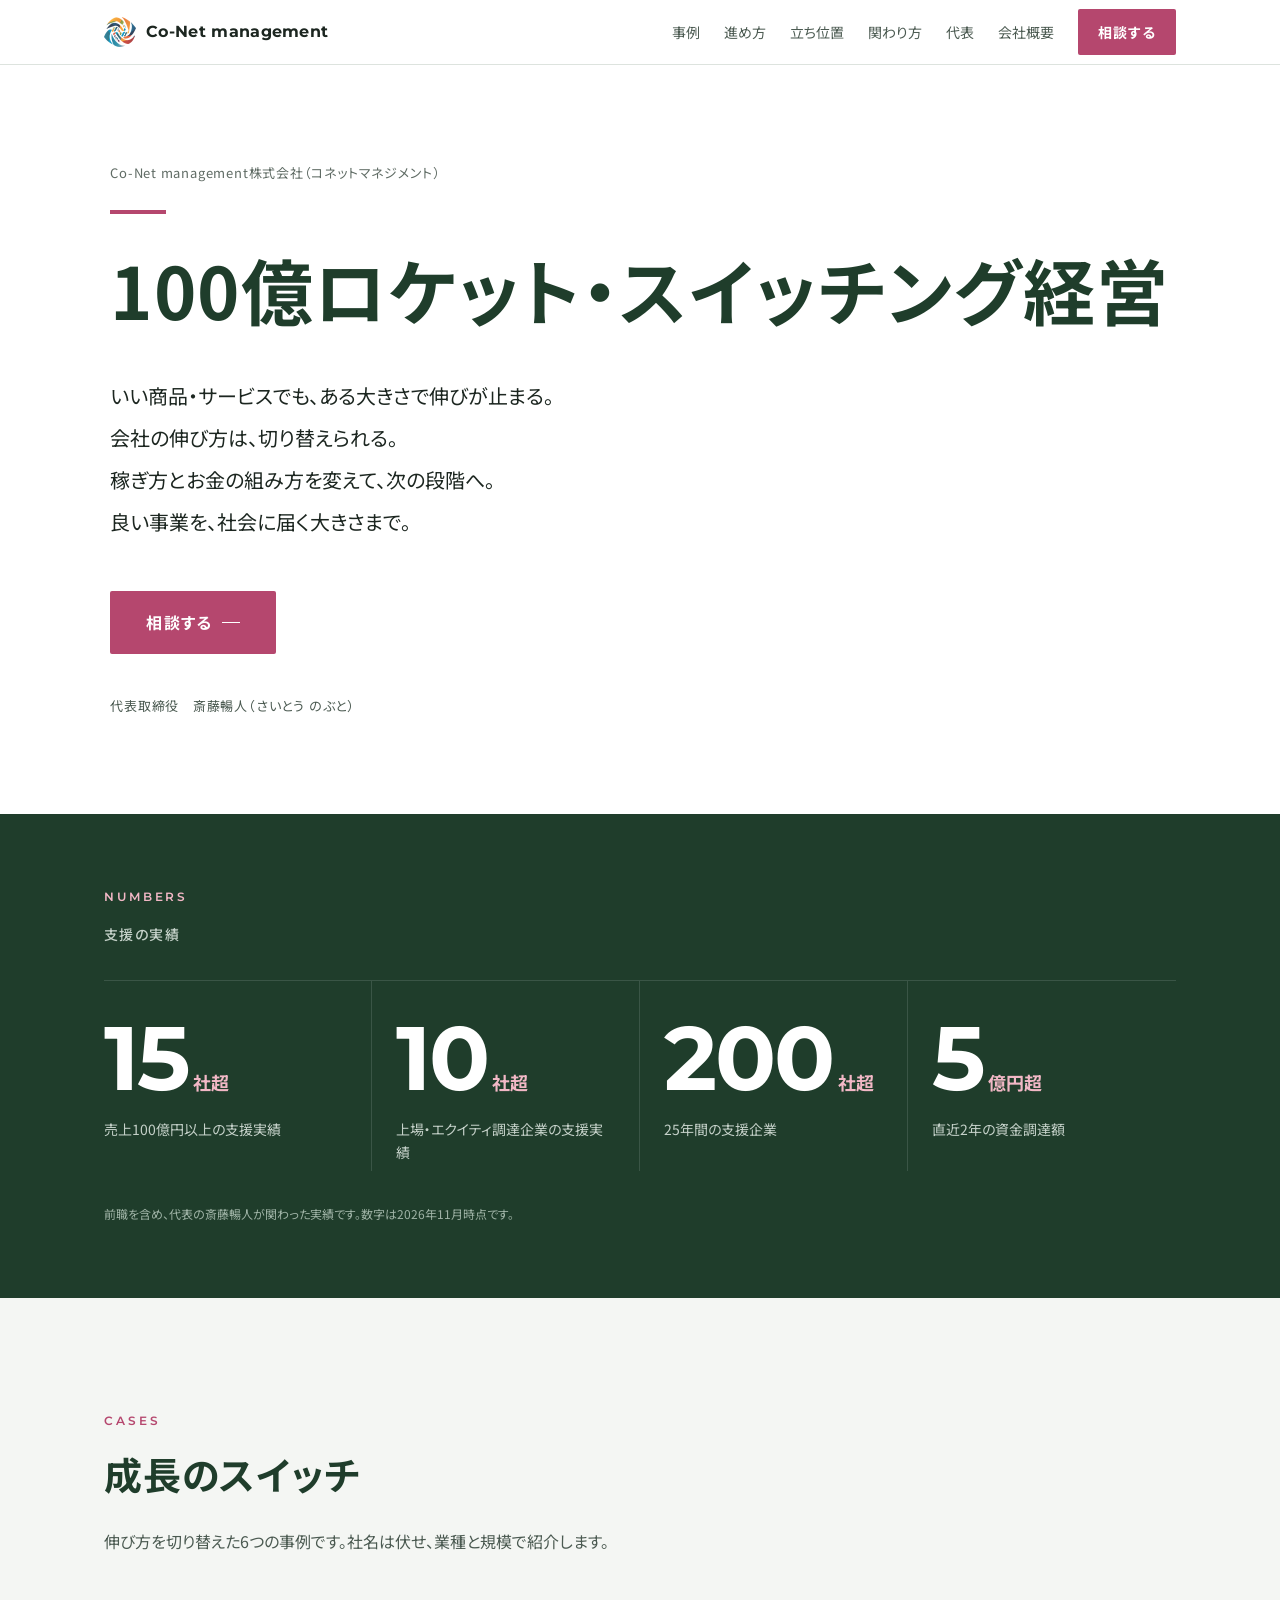
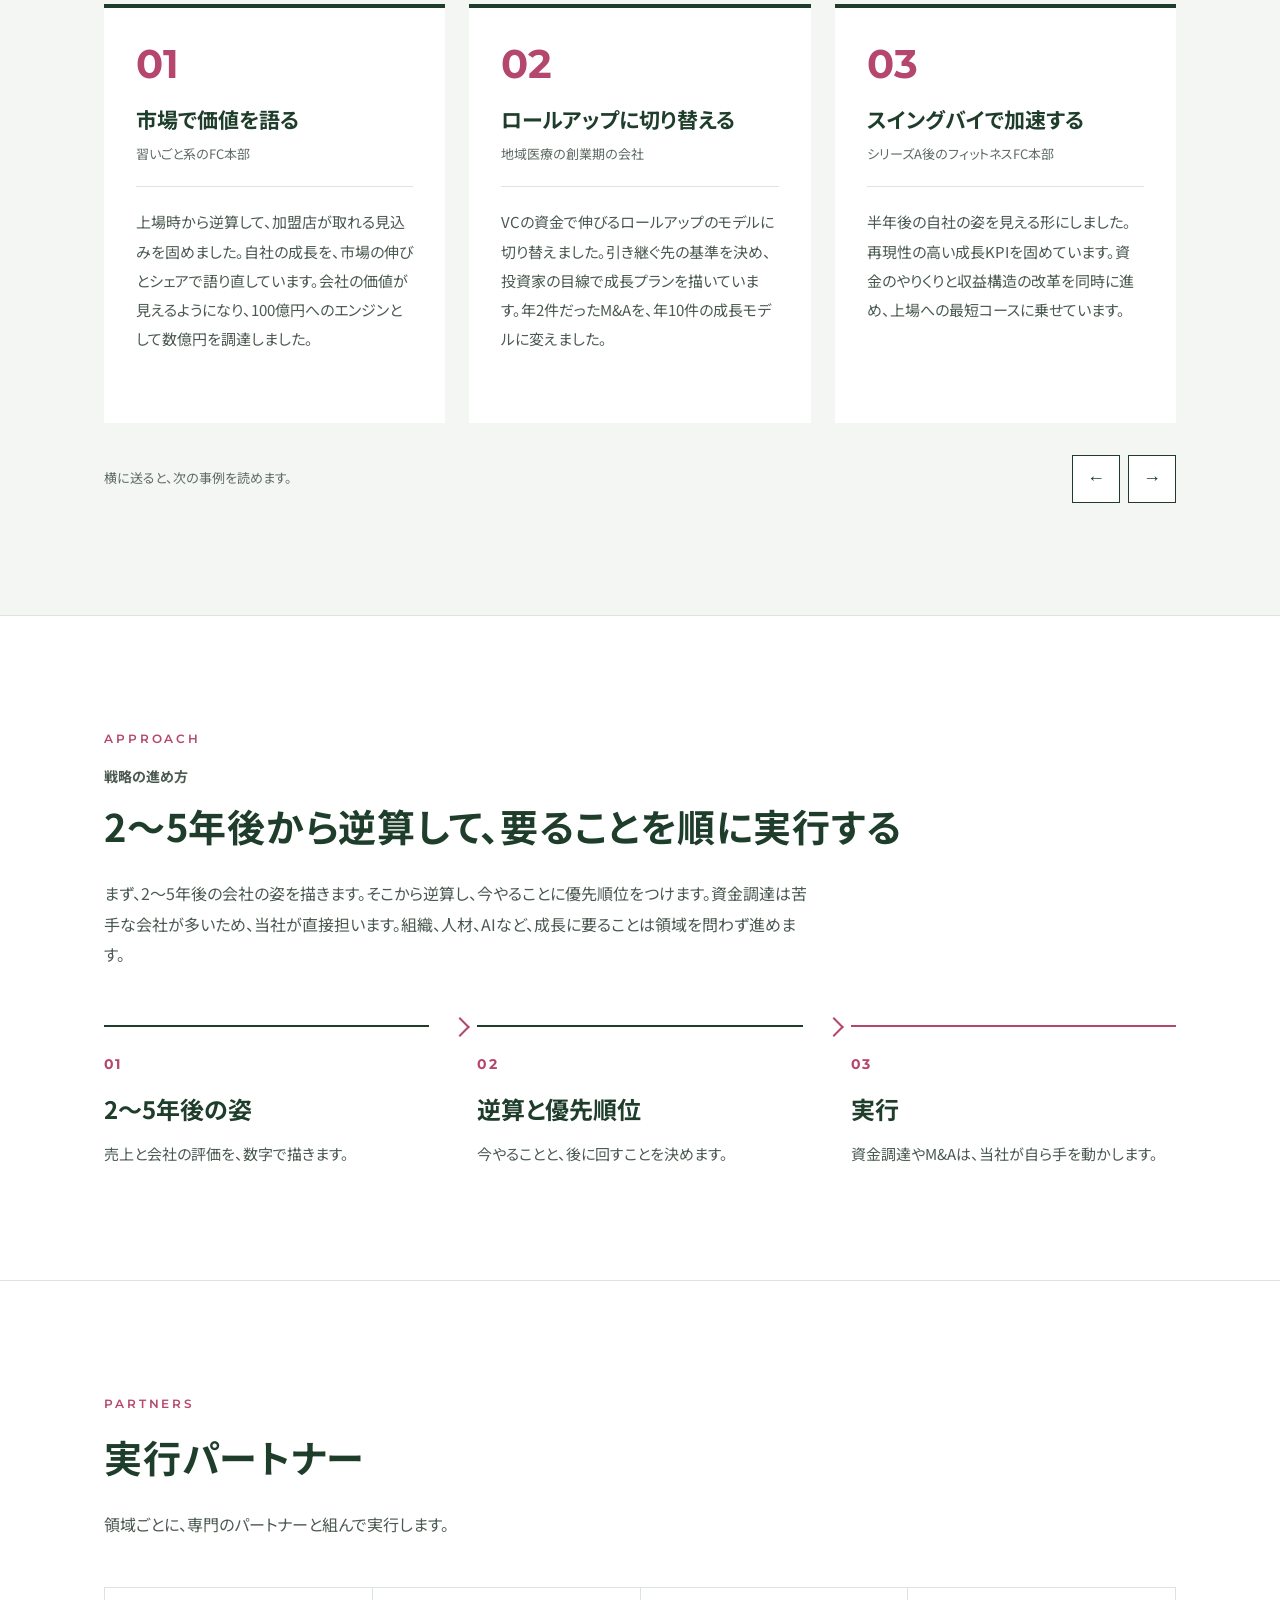
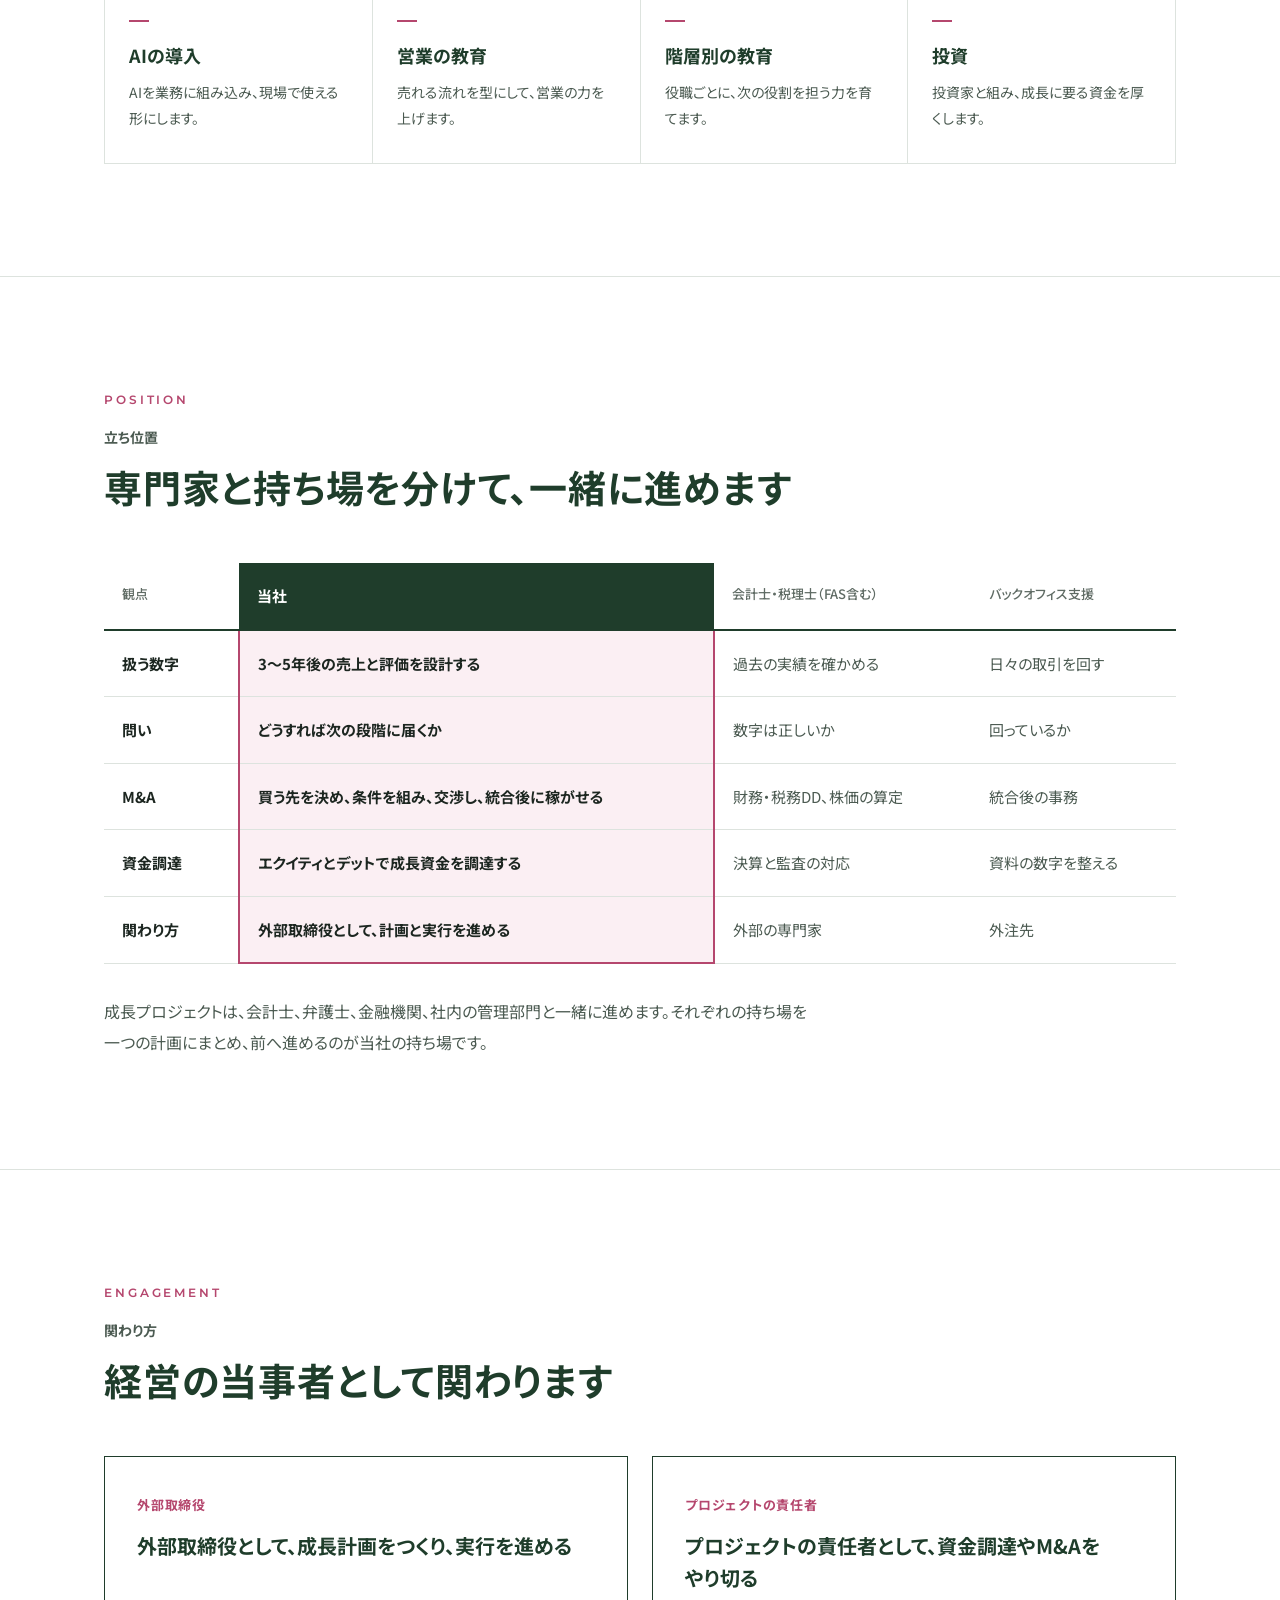
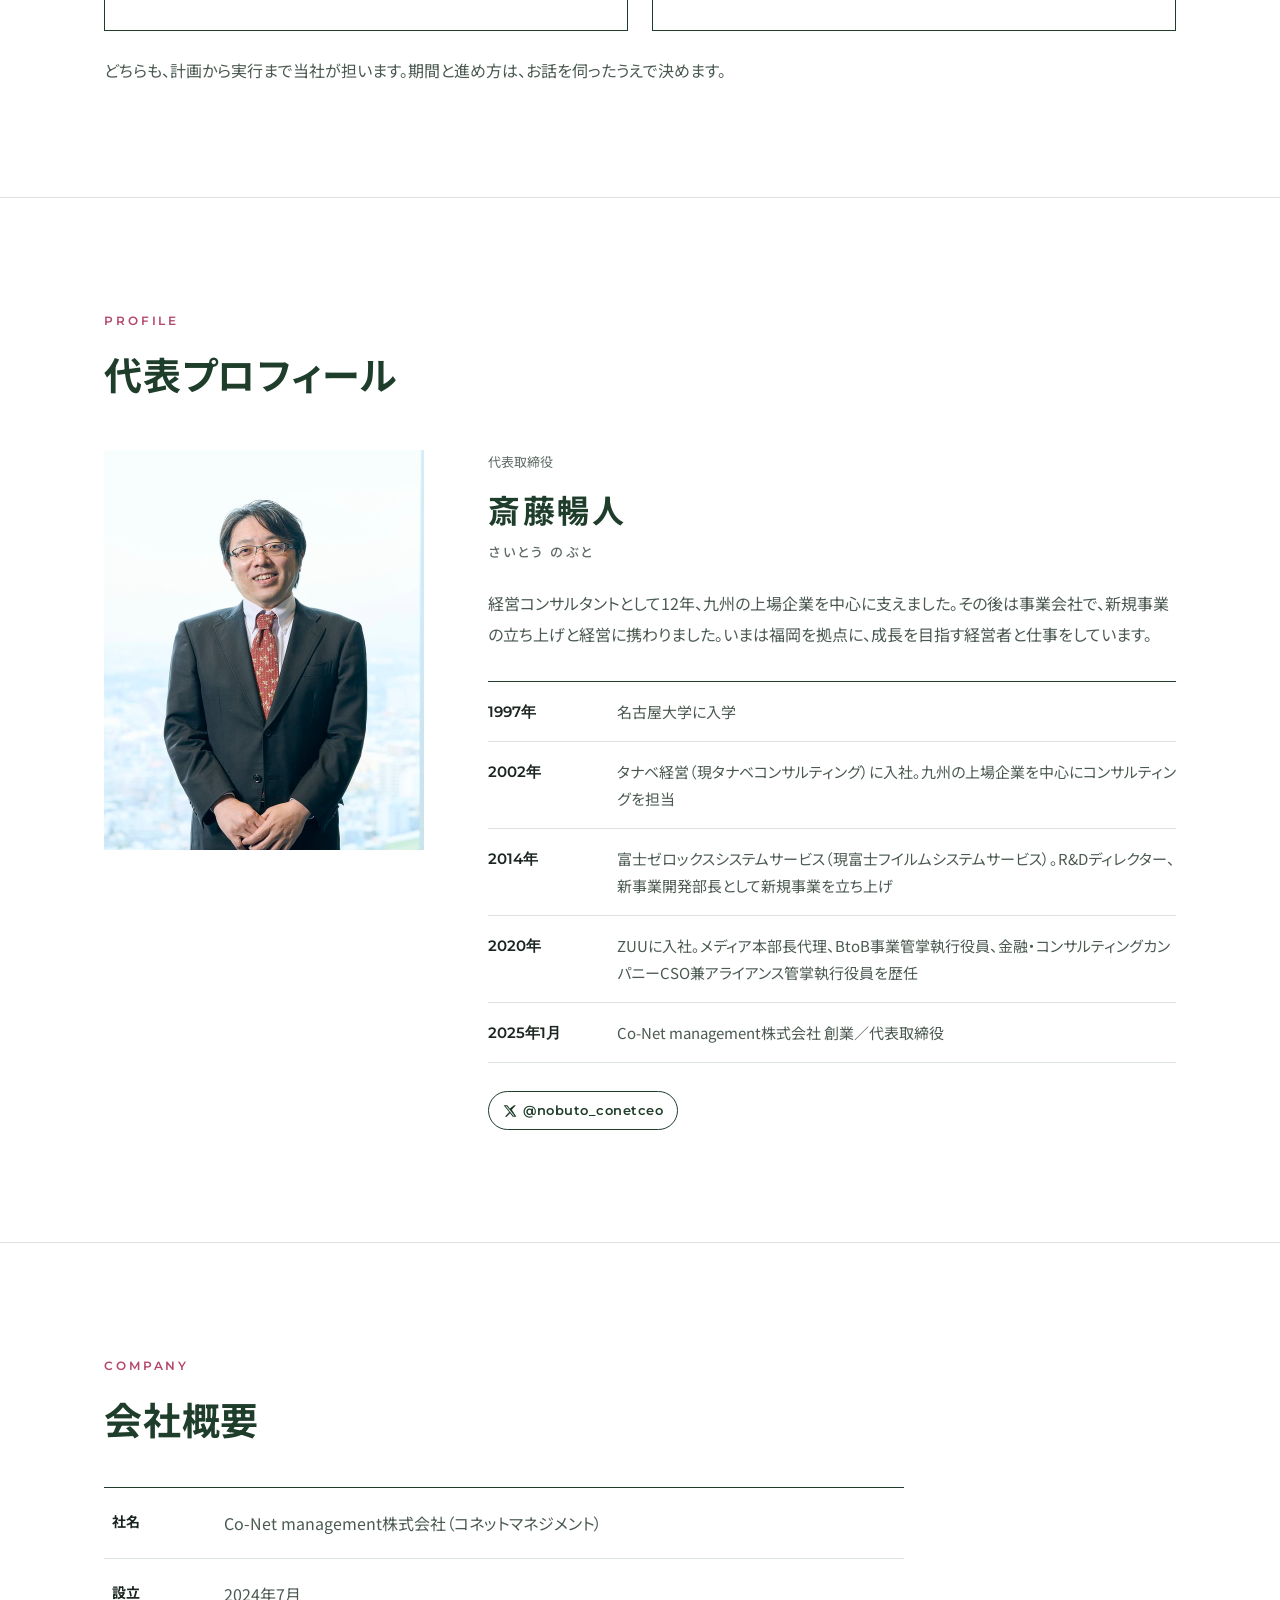
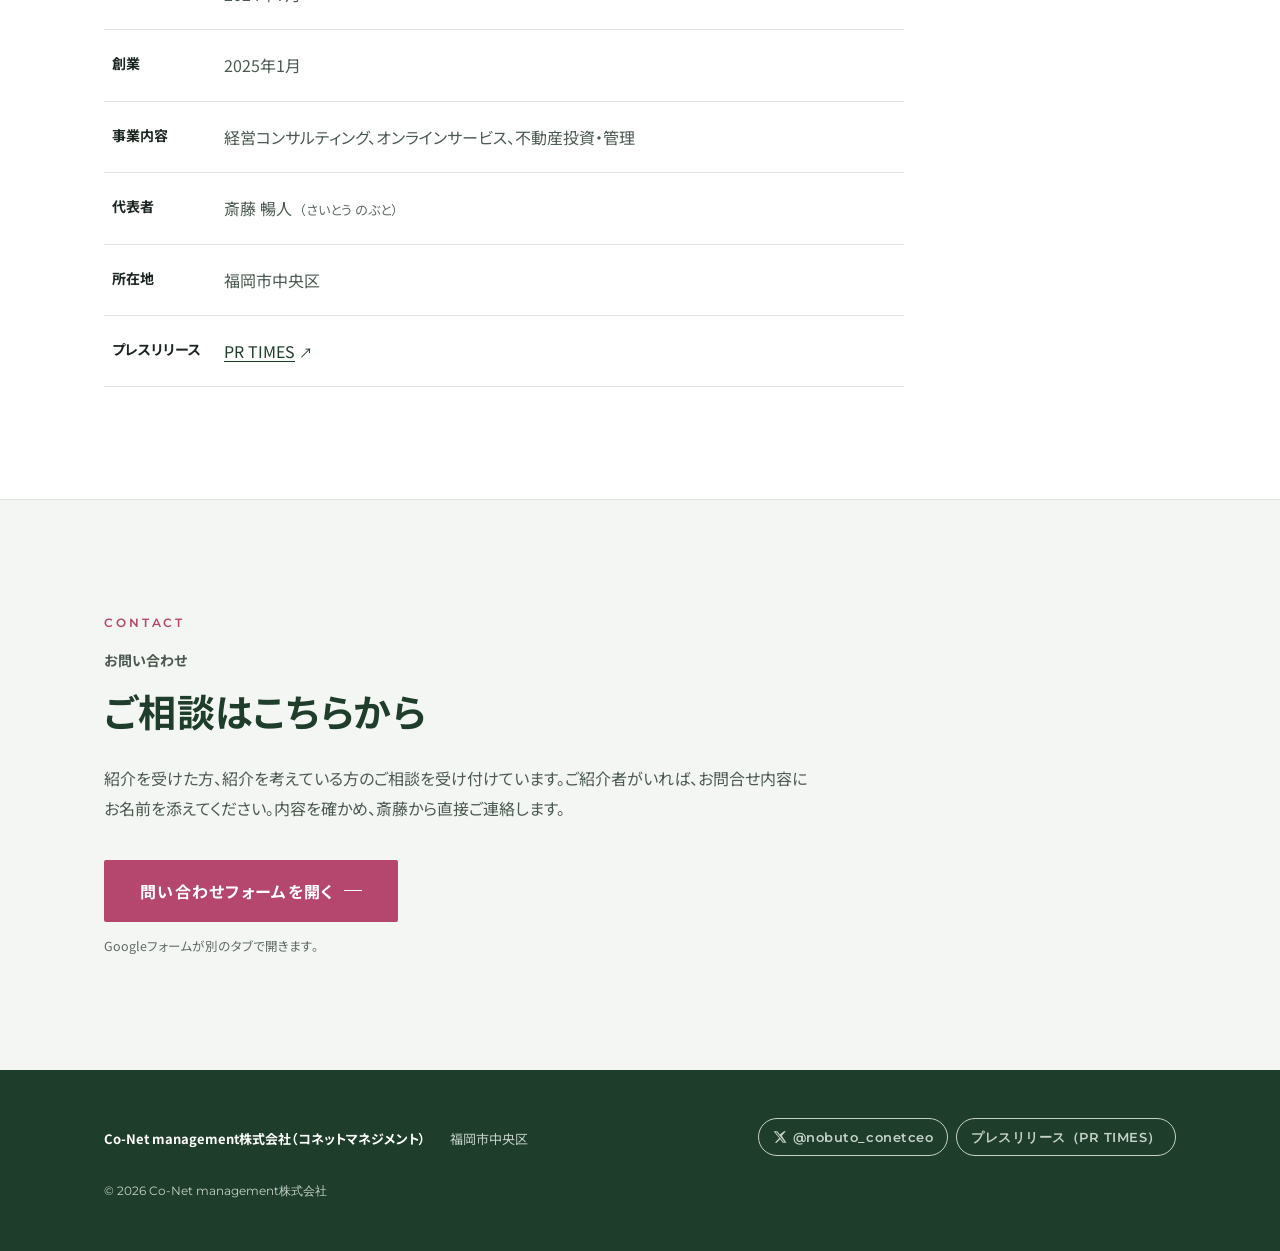
==== commit 429cea94: "代表写真を差し替え、設立2024年7月と創業2025年1月を反映" ====
--- a/index.html
+++ b/index.html
@@ -89,7 +89,6 @@
   ]
 }
 </script>
-<!-- TODO(未確定): 設立「2024年7月」と年表「2025年 当社を創業」の表記は現行どおり暫定。確認後に直す -->
 </head>
 <body class="design-a1">
 <header class="site-header">
@@ -168,12 +167,12 @@
   <div class="wrap">
     <p class="eyebrow"><span class="en">PROFILE</span></p><h2 class="sec-h">代表プロフィール</h2>
     <div class="profile-grid">
-      <figure class="photo"><!-- TODO(未確定): 現行サイトの代表写真（800×557）を4:5に切り抜いて暫定使用。高解像度の写真受領後に差替 --><img src="assets/img/saito-nobuto.jpg" width="446" height="557" alt="斎藤暢人の写真" loading="lazy"></figure>
+      <figure class="photo"><img src="assets/img/saito-nobuto.jpg" srcset="assets/img/saito-nobuto.jpg 1x, assets/img/saito-nobuto-2x.jpg 2x" width="640" height="800" alt="斎藤暢人の写真" loading="lazy"></figure>
       <div class="profile-body">
         <p class="pf-title">代表取締役</p>
         <p class="pf-name">斎藤暢人<span class="pf-kana">さいとう のぶと</span></p>
         <p class="pf-intro">経営コンサルタントとして12年、九州の上場企業を中心に支えました。その後は事業会社で、新規事業の立ち上げと経営に携わりました。いまは福岡を拠点に、成長を目指す経営者と仕事をしています。</p>
-        <ol class="history"><li><p class="hist-y">1997年</p><p class="hist-t">名古屋大学に入学</p></li><li><p class="hist-y">2002年</p><p class="hist-t">タナベ経営（現タナベコンサルティング）に入社。九州の上場企業を中心にコンサルティングを担当</p></li><li><p class="hist-y">2014年</p><p class="hist-t">富士ゼロックスシステムサービス（現富士フイルムシステムサービス）。R&amp;Dディレクター、新事業開発部長として新規事業を立ち上げ</p></li><li><p class="hist-y">2020年</p><p class="hist-t">ZUUに入社。メディア本部長代理、BtoB事業管掌執行役員、金融・コンサルティングカンパニーCSO兼アライアンス管掌執行役員を歴任</p></li><li><p class="hist-y">2025年</p><p class="hist-t">当社を創業し、代表取締役に就任</p></li></ol>
+        <ol class="history"><li><p class="hist-y">1997年</p><p class="hist-t">名古屋大学に入学</p></li><li><p class="hist-y">2002年</p><p class="hist-t">タナベ経営（現タナベコンサルティング）に入社。九州の上場企業を中心にコンサルティングを担当</p></li><li><p class="hist-y">2014年</p><p class="hist-t">富士ゼロックスシステムサービス（現富士フイルムシステムサービス）。R&amp;Dディレクター、新事業開発部長として新規事業を立ち上げ</p></li><li><p class="hist-y">2020年</p><p class="hist-t">ZUUに入社。メディア本部長代理、BtoB事業管掌執行役員、金融・コンサルティングカンパニーCSO兼アライアンス管掌執行役員を歴任</p></li><li><p class="hist-y">2025年1月</p><p class="hist-t">Co-Net management株式会社 創業／代表取締役</p></li></ol>
         <ul class="sns pf-sns" aria-label="SNS"><li><a href="https://x.com/nobuto_conetceo" target="_blank" rel="noopener me" aria-label="X（新しいタブで開きます）"><svg class="ico" viewBox="0 0 24 24" width="14" height="14" aria-hidden="true" focusable="false"><path fill="currentColor" d="M18.9 2H22l-6.8 7.8L23 22h-6.2l-4.8-6.3L6.4 22H3.3l7.3-8.3L1 2h6.3l4.4 5.8L18.9 2Zm-1.1 18.1h1.7L6.3 3.8H4.5l13.3 16.3Z"/></svg><span class="handle">@nobuto_conetceo</span></a></li></ul>
       </div>
     </div>
@@ -182,7 +181,7 @@
 <section class="sec company" id="company">
   <div class="wrap narrow">
     <p class="eyebrow"><span class="en">COMPANY</span></p><h2 class="sec-h">会社概要</h2>
-    <table class="co-table"><tbody><tr><th scope="row">社名</th><td>Co-Net management株式会社（コネットマネジメント）</td></tr><tr><th scope="row">設立</th><td>2024年7月</td></tr><tr><th scope="row">事業内容</th><td>経営コンサルティング、オンラインサービス、不動産投資・管理</td></tr><tr><th scope="row">代表者</th><td>斎藤 暢人<span class="kana">（さいとう のぶと）</span></td></tr><tr><th scope="row">所在地</th><td>福岡市中央区</td></tr><tr><th scope="row">プレスリリース</th><td><a class="ext" href="https://prtimes.jp/main/html/searchrlp/company_id/155217" target="_blank" rel="noopener">PR TIMES</a></td></tr></tbody></table>
+    <table class="co-table"><tbody><tr><th scope="row">社名</th><td>Co-Net management株式会社（コネットマネジメント）</td></tr><tr><th scope="row">設立</th><td>2024年7月</td></tr><tr><th scope="row">創業</th><td>2025年1月</td></tr><tr><th scope="row">事業内容</th><td>経営コンサルティング、オンラインサービス、不動産投資・管理</td></tr><tr><th scope="row">代表者</th><td>斎藤 暢人<span class="kana">（さいとう のぶと）</span></td></tr><tr><th scope="row">所在地</th><td>福岡市中央区</td></tr><tr><th scope="row">プレスリリース</th><td><a class="ext" href="https://prtimes.jp/main/html/searchrlp/company_id/155217" target="_blank" rel="noopener">PR TIMES</a></td></tr></tbody></table>
   </div>
 </section>
 <section class="sec contact" id="contact">
--- a/assets/css/style.css
+++ b/assets/css/style.css
@@ -234,3 +234,9 @@
 .co-table a.ext{color:var(--dark);text-underline-offset:3px}
 .co-table a.ext::after{content:"↗";font-size:.85em;margin-left:.3em;text-decoration:none;display:inline-block}
 @media (max-width:640px){.ft-sns{margin-left:0;width:100%}}
+
+/* 年表の年が「2025年1月」まで収まるよう、年の列を少し広げる */
+.history li{grid-template-columns:7.5em 1fr}
+@media (max-width:640px){
+  .history li{grid-template-columns:6.5em 1fr}
+}
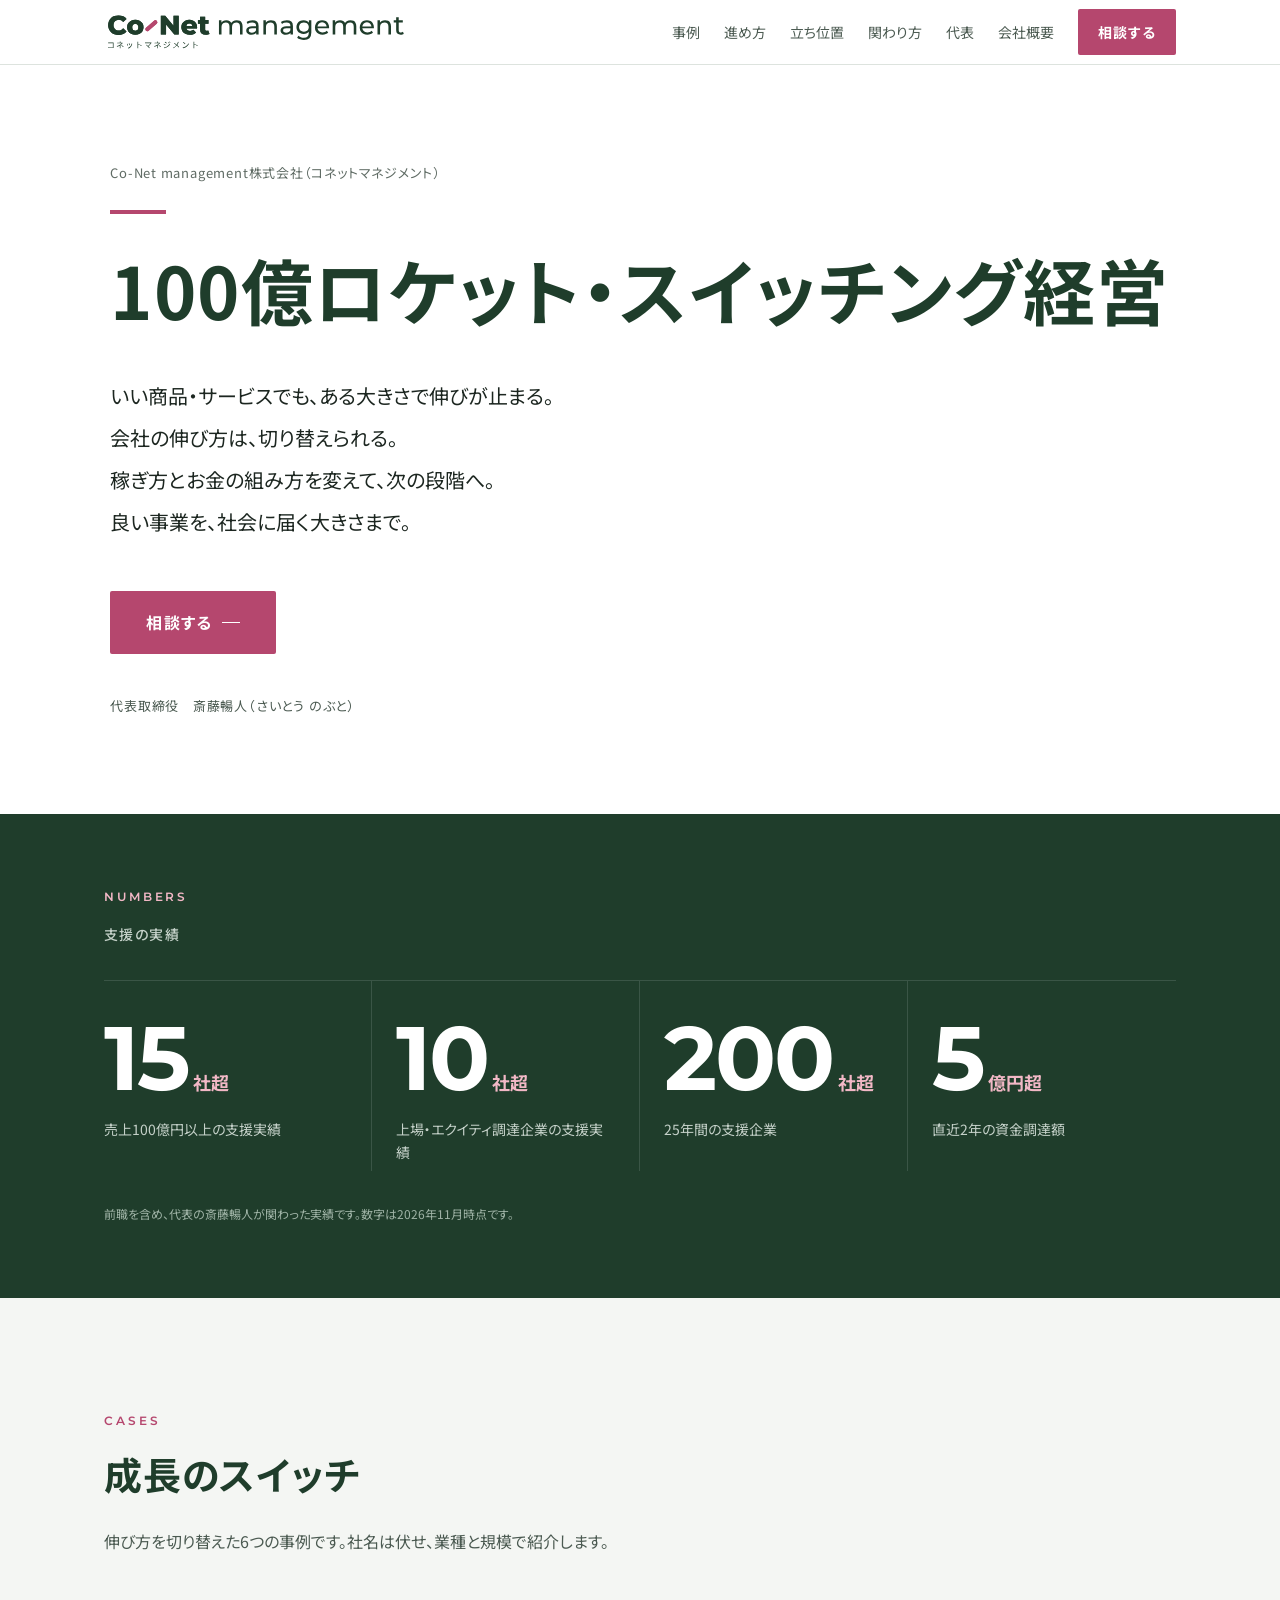
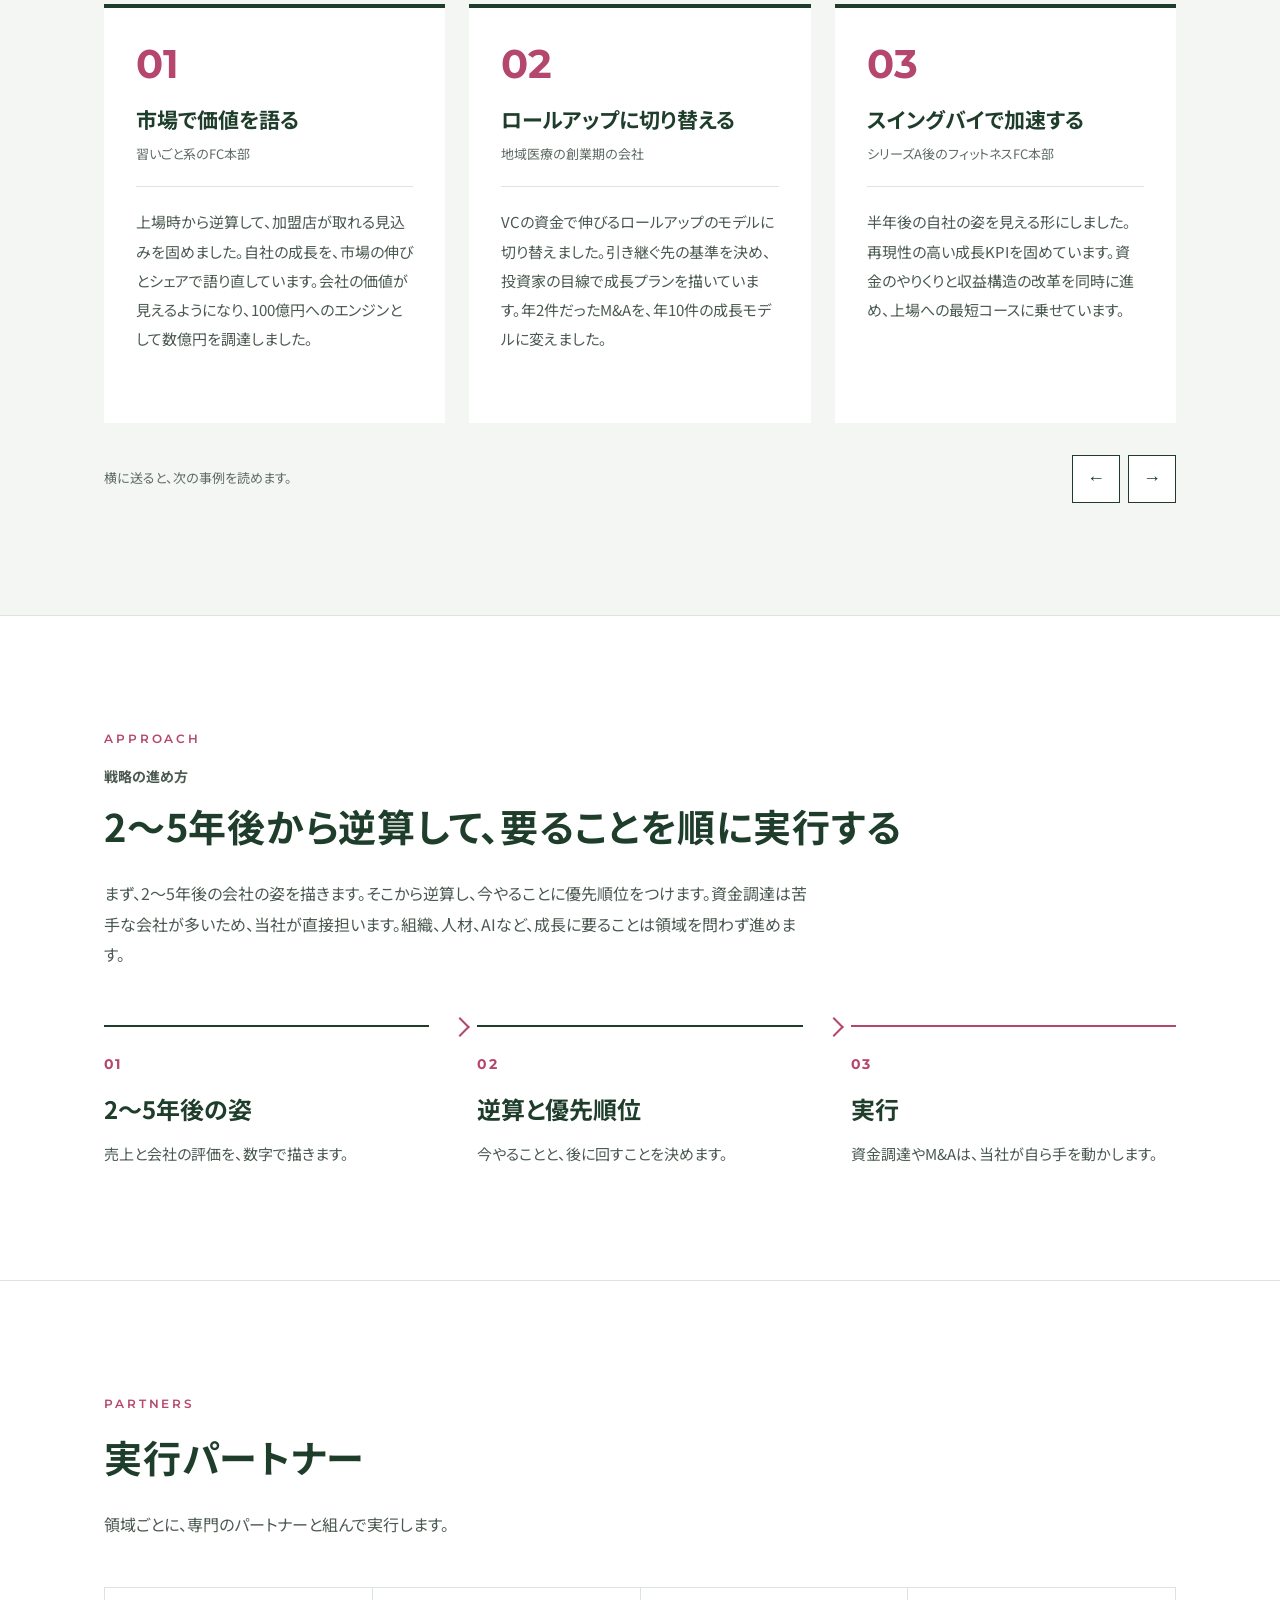
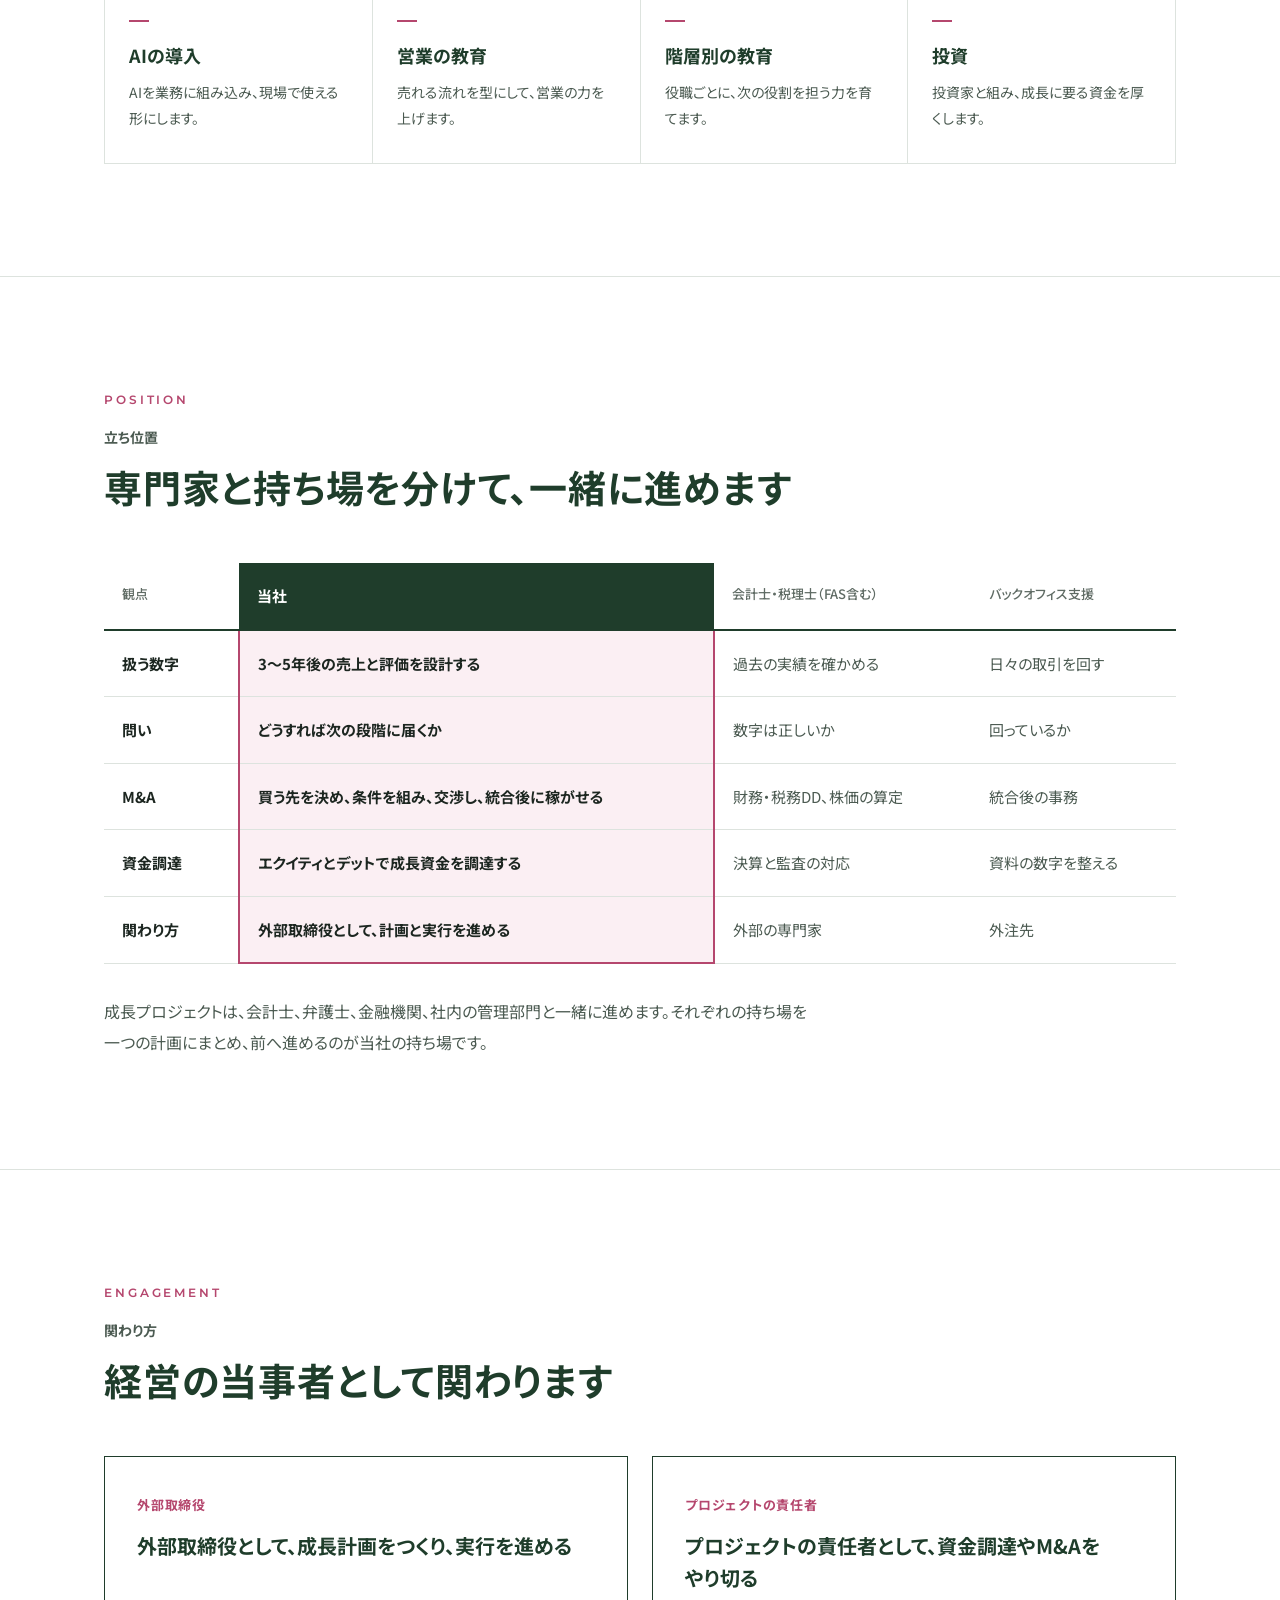
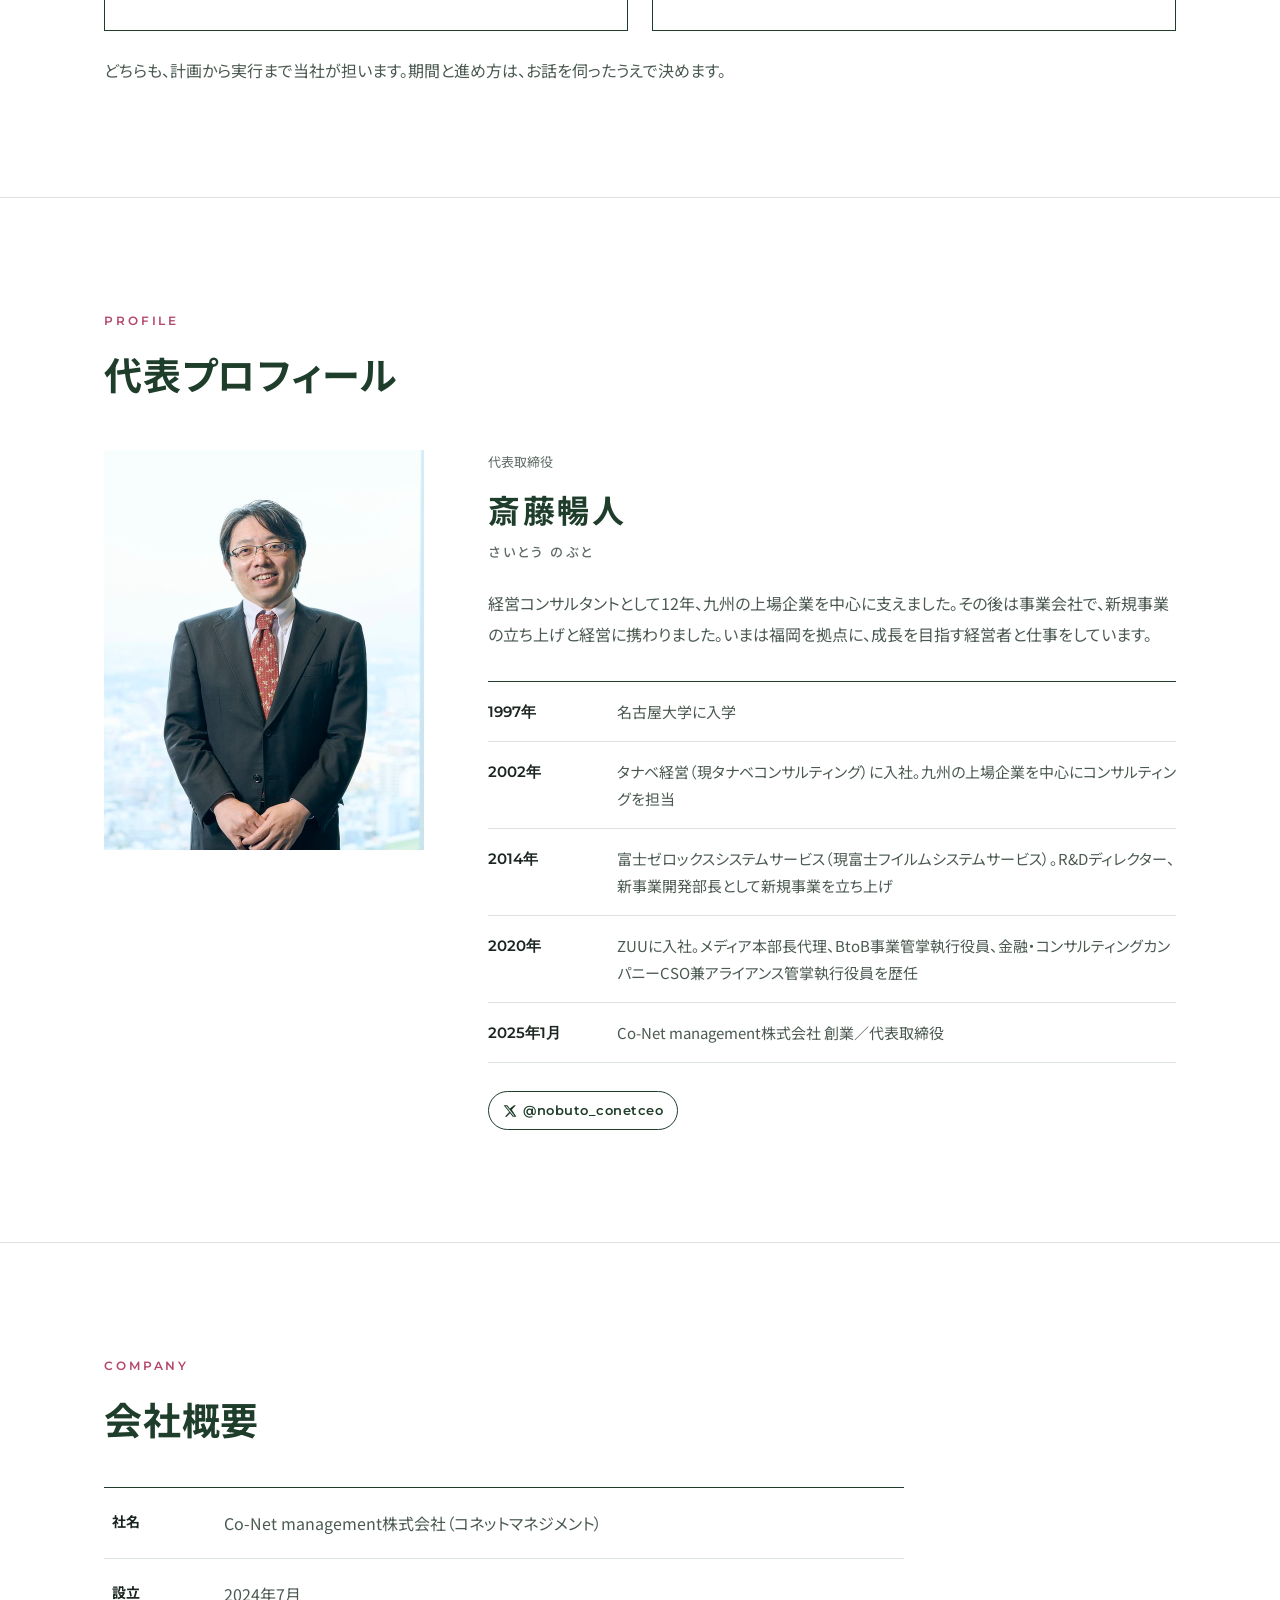
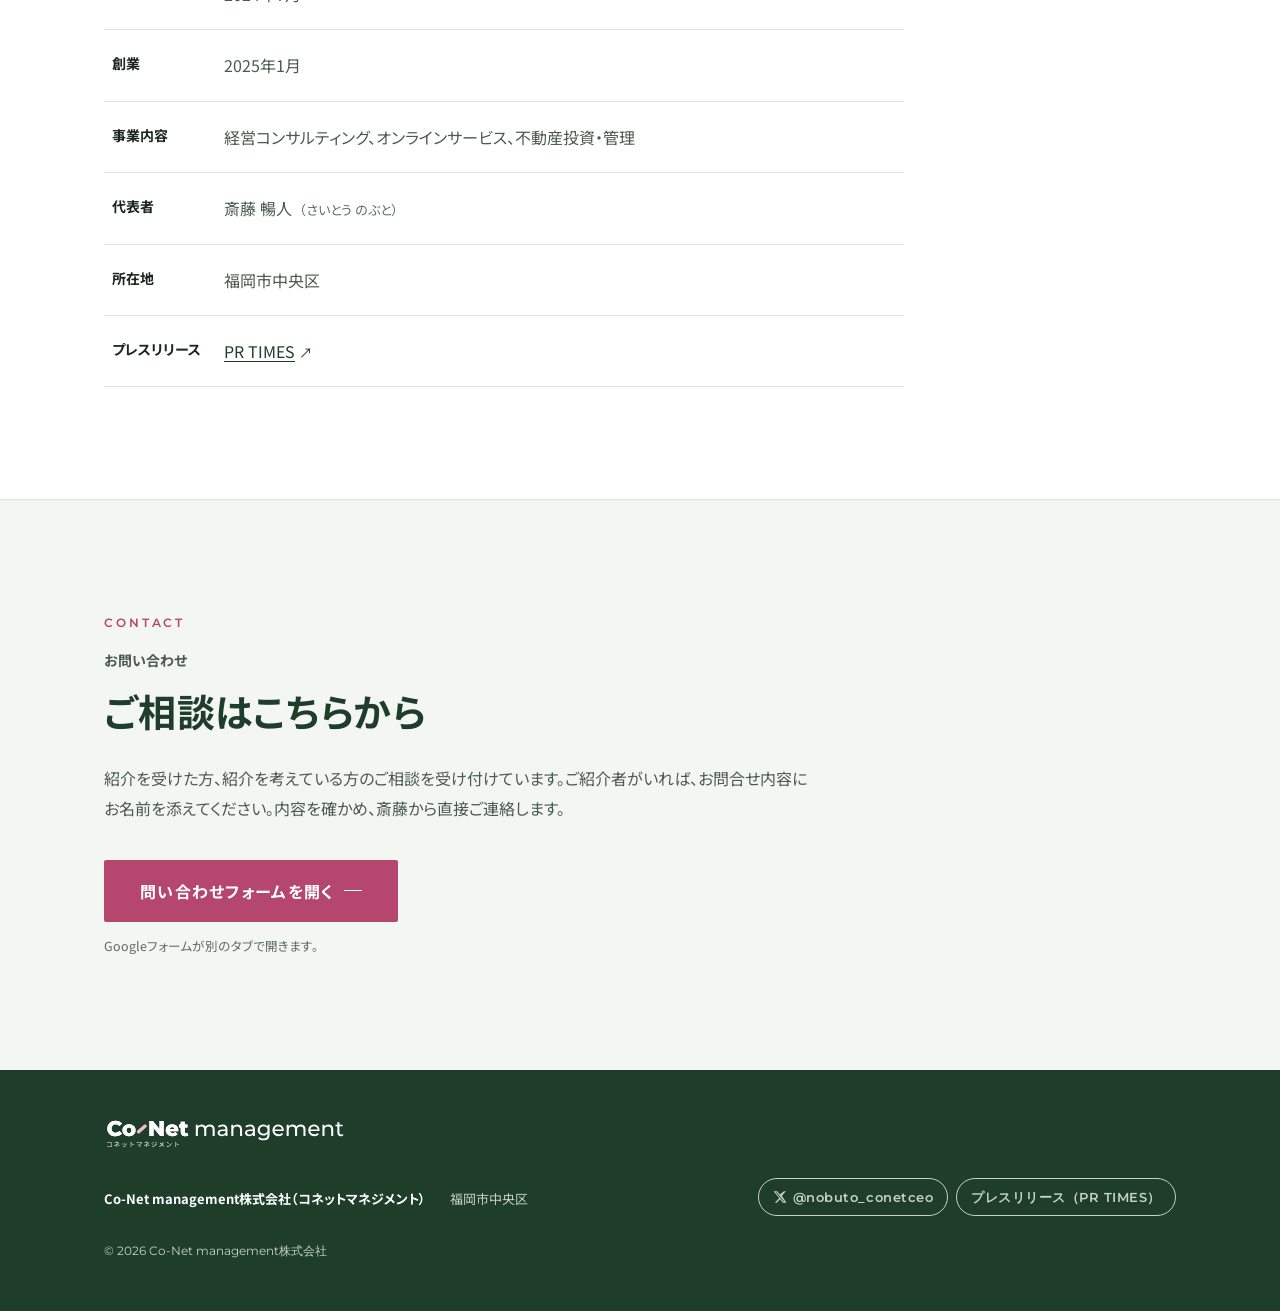
==== commit 4539f5b5: "新ロゴ（A案）に差し替え：ヘッダー・フッター・favicon・アイコン・構造化データ" ====
--- a/index.html
+++ b/index.html
@@ -27,7 +27,7 @@
 <link rel="preconnect" href="https://fonts.googleapis.com">
 <link rel="preconnect" href="https://fonts.gstatic.com" crossorigin>
 <link href="https://fonts.googleapis.com/css2?family=Montserrat:wght@500;600;700&family=Noto+Sans+JP:wght@400;500;700&display=swap" rel="stylesheet">
-<link rel="stylesheet" href="assets/css/style.css?v=20261120">
+<link rel="stylesheet" href="assets/css/style.css?v=20261121">
 <script type="application/ld+json">
 {
   "@context": "https://schema.org",
@@ -94,7 +94,7 @@
 <header class="site-header">
   <div class="wrap header-inner">
     <a class="logo" href="#top" aria-label="Co-Net management株式会社（コネットマネジメント）">
-      <!-- TODO(未確定): 現行ロゴPNGを暫定使用。SVG/PDF受領後に差替 --><img class="logo-img" src="assets/img/logo-64.png" srcset="assets/img/logo-64.png 1x, assets/img/logo-128.png 2x" width="32" height="30" alt=""><span class="logo-text">Co-Net management</span>
+      <img class="logo-img" src="assets/img/logo-horizontal.svg" width="303" height="40" alt="Co-Net management コネットマネジメント">
     </a>
     <nav class="gnav" aria-label="ページ内">
       <a href="#cases">事例</a><a href="#approach">進め方</a><a href="#position">立ち位置</a><a href="#engagement">関わり方</a><a href="#profile">代表</a><a href="#company">会社概要</a>
@@ -196,6 +196,7 @@
 </main>
 <footer class="site-footer">
   <div class="wrap footer-inner">
+    <p class="ft-logo-wrap"><img class="ft-logo" src="assets/img/logo-horizontal-white.svg" width="242" height="32" alt="Co-Net management コネットマネジメント" loading="lazy"></p>
     <p class="ft-name">Co-Net management株式会社（コネットマネジメント）</p>
     <p class="ft-addr">福岡市中央区</p>
     <ul class="sns ft-sns" aria-label="外部リンク"><li><a href="https://x.com/nobuto_conetceo" target="_blank" rel="noopener me" aria-label="X（新しいタブで開きます）"><svg class="ico" viewBox="0 0 24 24" width="14" height="14" aria-hidden="true" focusable="false"><path fill="currentColor" d="M18.9 2H22l-6.8 7.8L23 22h-6.2l-4.8-6.3L6.4 22H3.3l7.3-8.3L1 2h6.3l4.4 5.8L18.9 2Zm-1.1 18.1h1.7L6.3 3.8H4.5l13.3 16.3Z"/></svg><span class="handle">@nobuto_conetceo</span></a></li><li><a href="https://prtimes.jp/main/html/searchrlp/company_id/155217" target="_blank" rel="noopener"><span>プレスリリース（PR TIMES）</span></a></li></ul>
--- a/assets/css/style.css
+++ b/assets/css/style.css
@@ -208,7 +208,10 @@
 }
 
 /* 本番サイト用の追加スタイル（design-a1 に上乗せ） */
-.logo-img{width:32px;height:auto;display:block}
+.logo-img{height:40px;width:auto;display:block}
+.ft-logo-wrap{flex-basis:100%;margin-bottom:4px}
+.ft-logo{height:32px;width:auto;display:block}
+@media (max-width:640px){.logo-img{height:30px}.ft-logo{height:28px}}
 .photo{margin:0}
 .photo img{display:block;width:100%;height:auto;aspect-ratio:4/5;object-fit:cover;background:var(--bg-sub)}
 .sns{list-style:none;display:flex;flex-wrap:wrap;gap:8px}
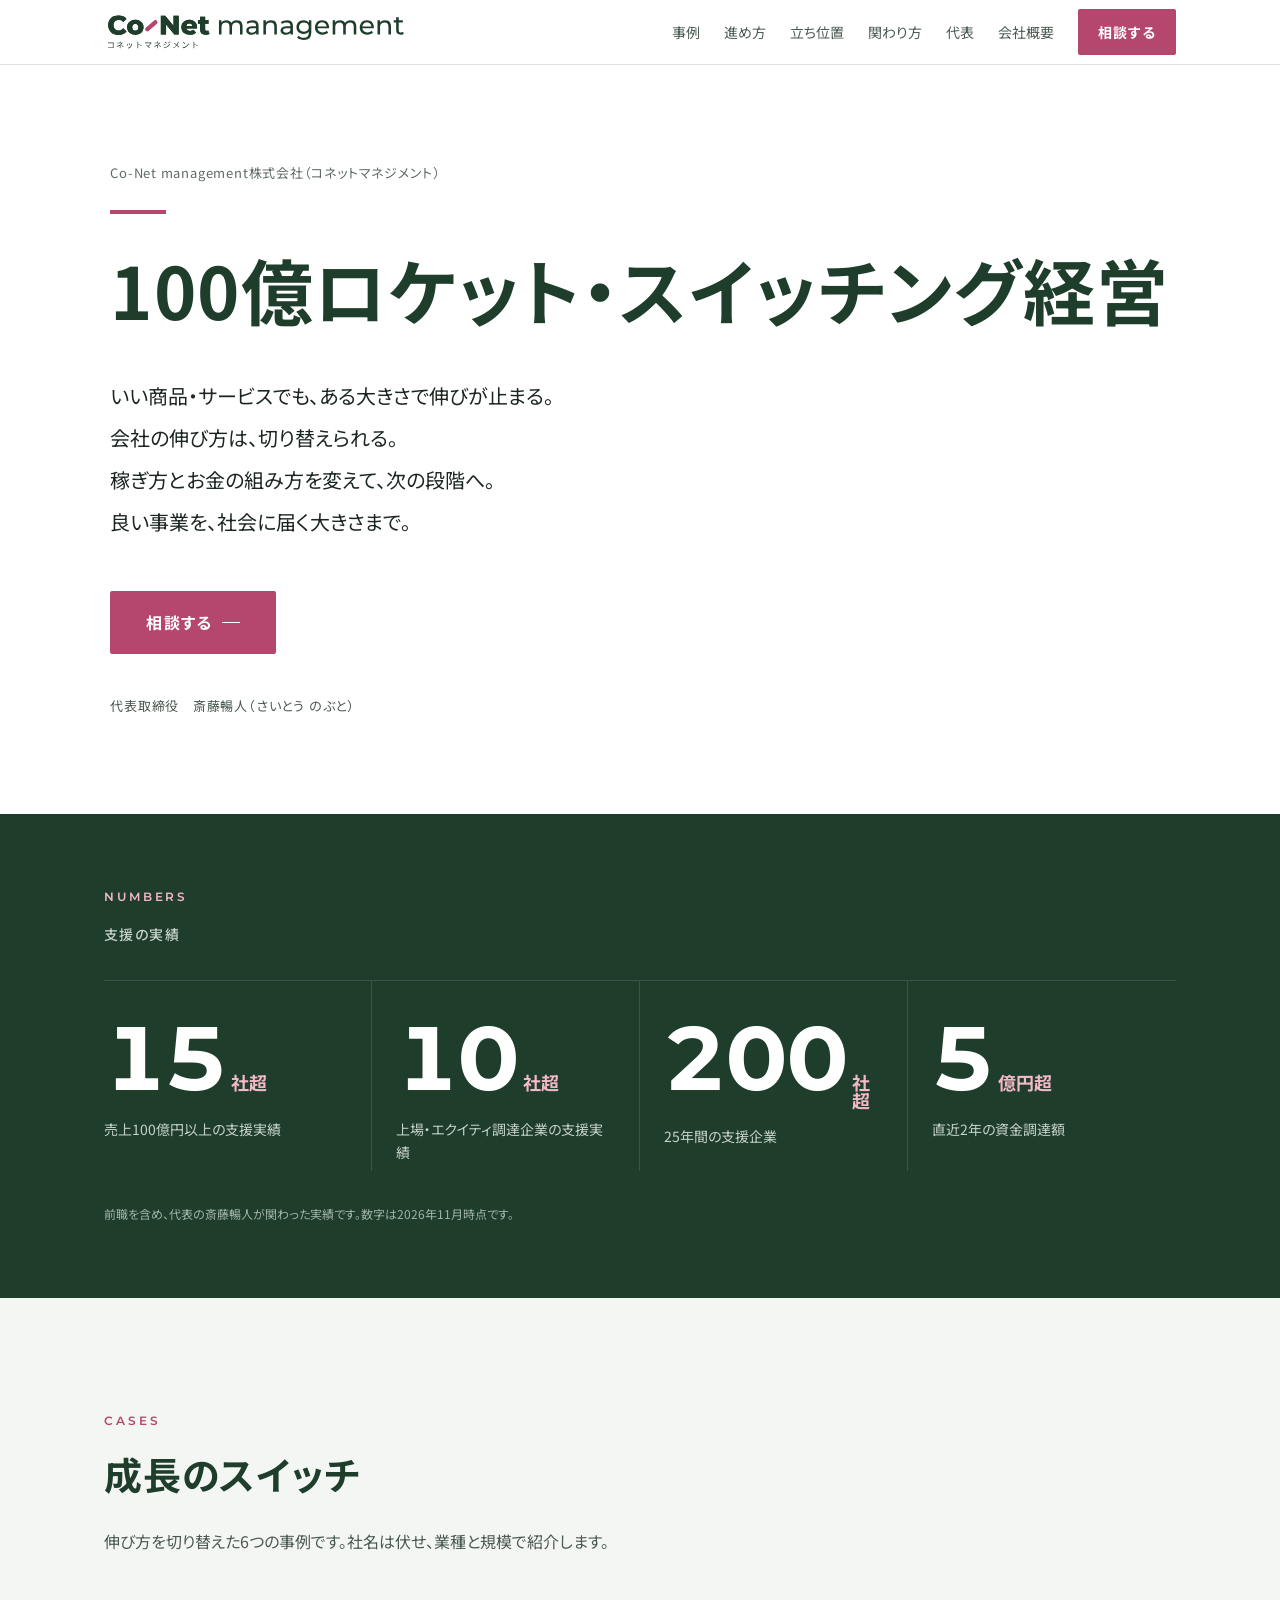
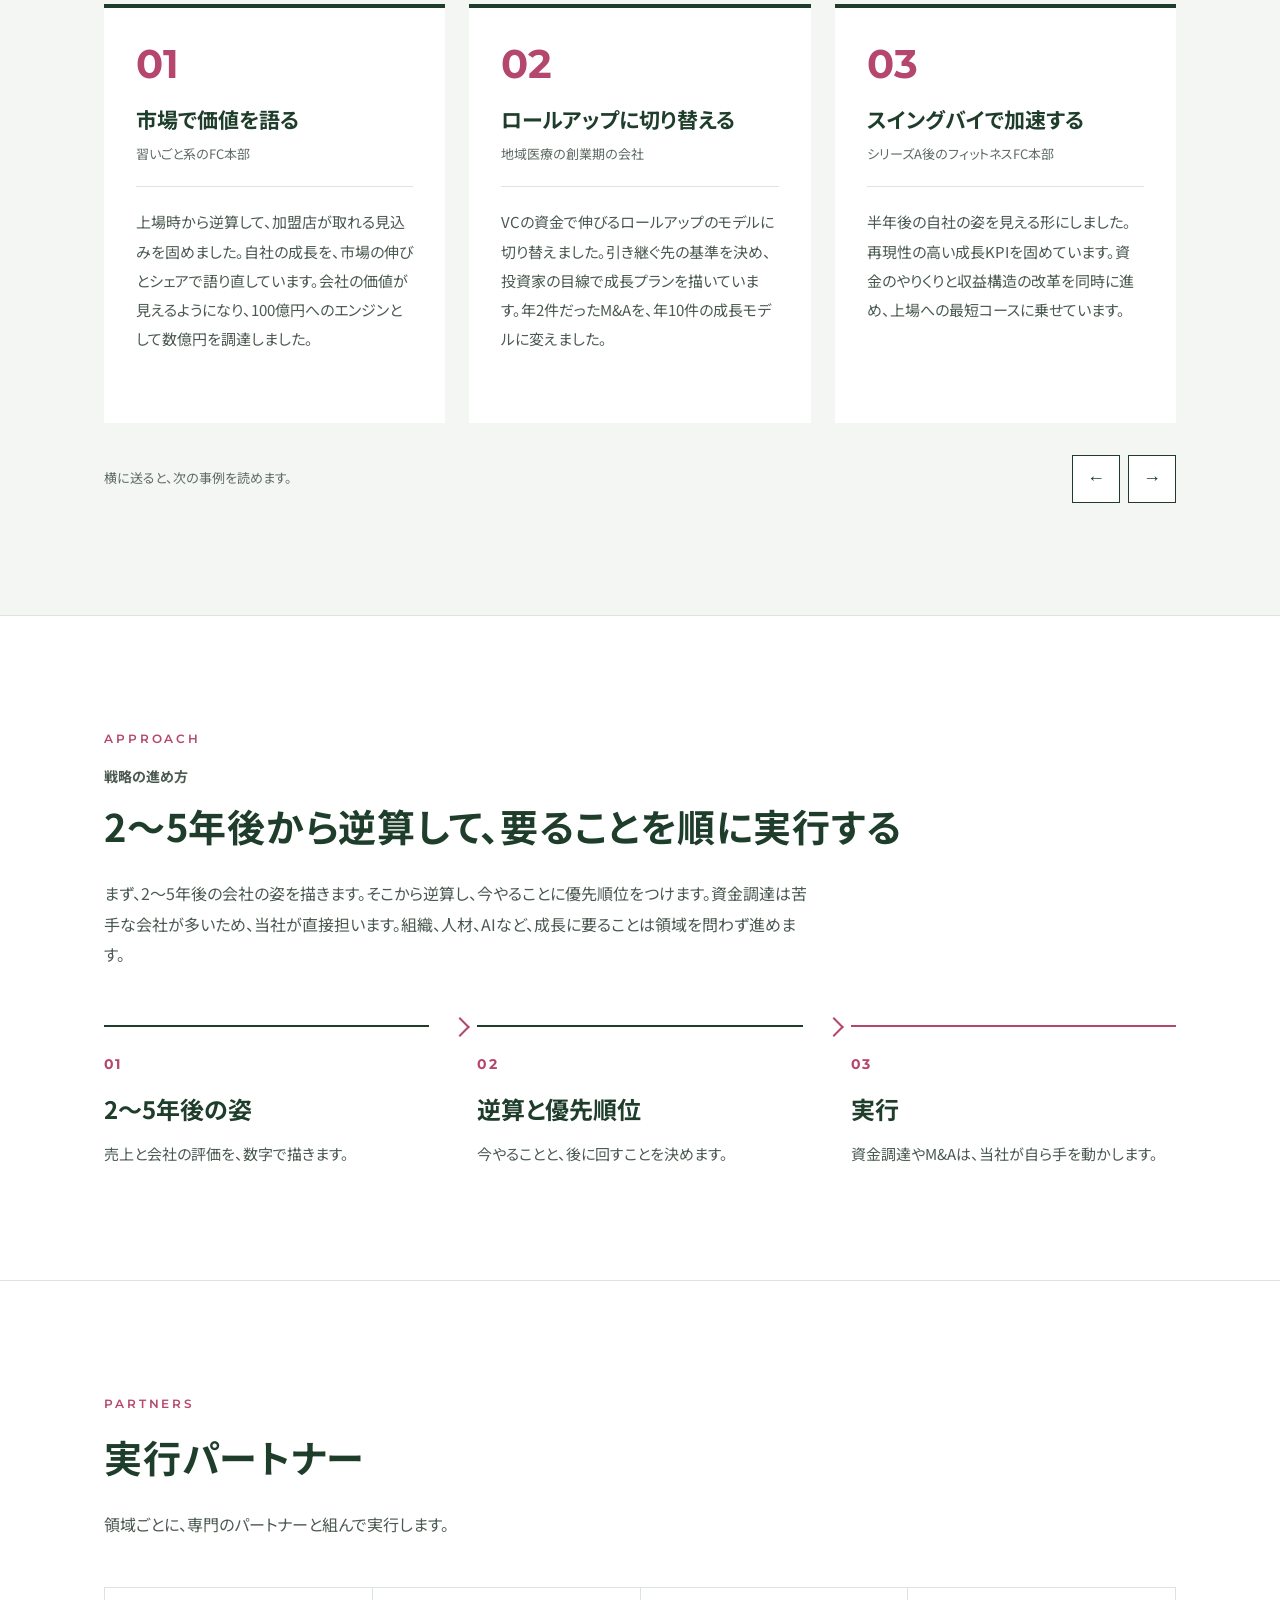
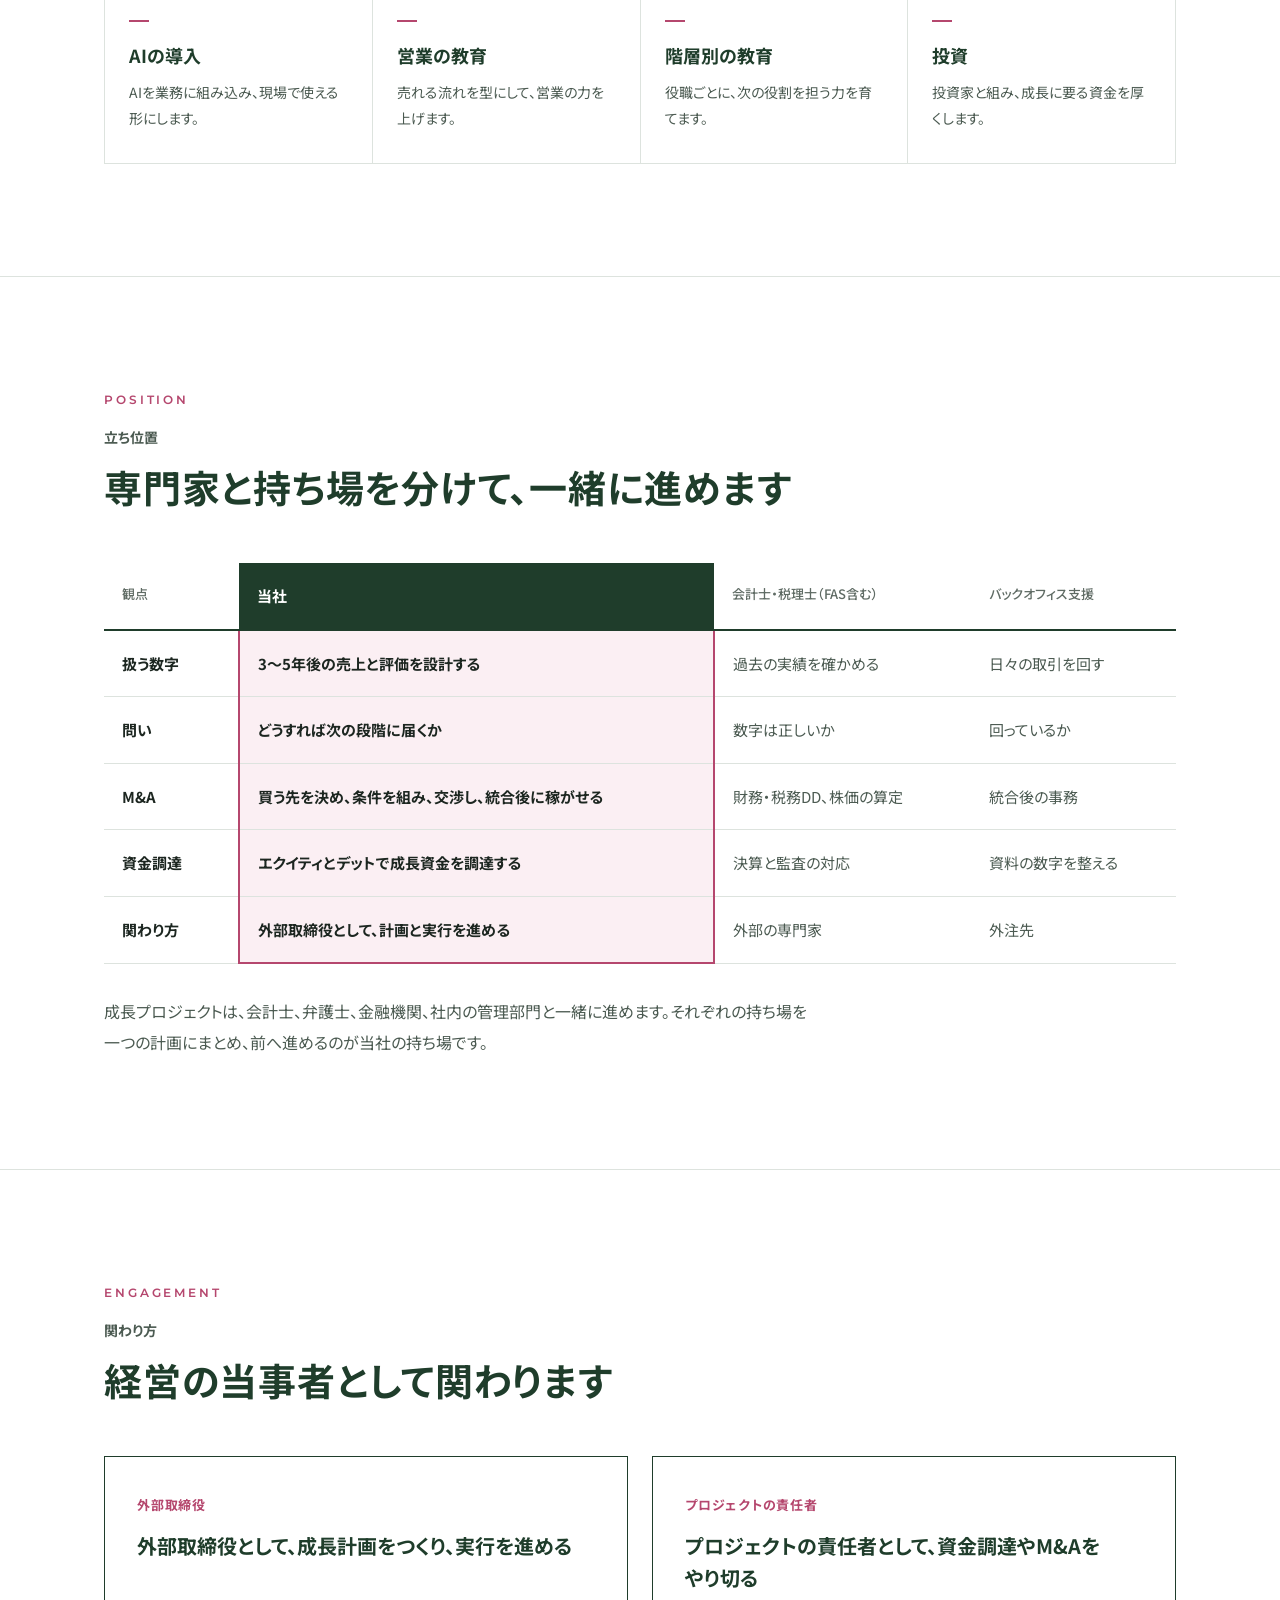
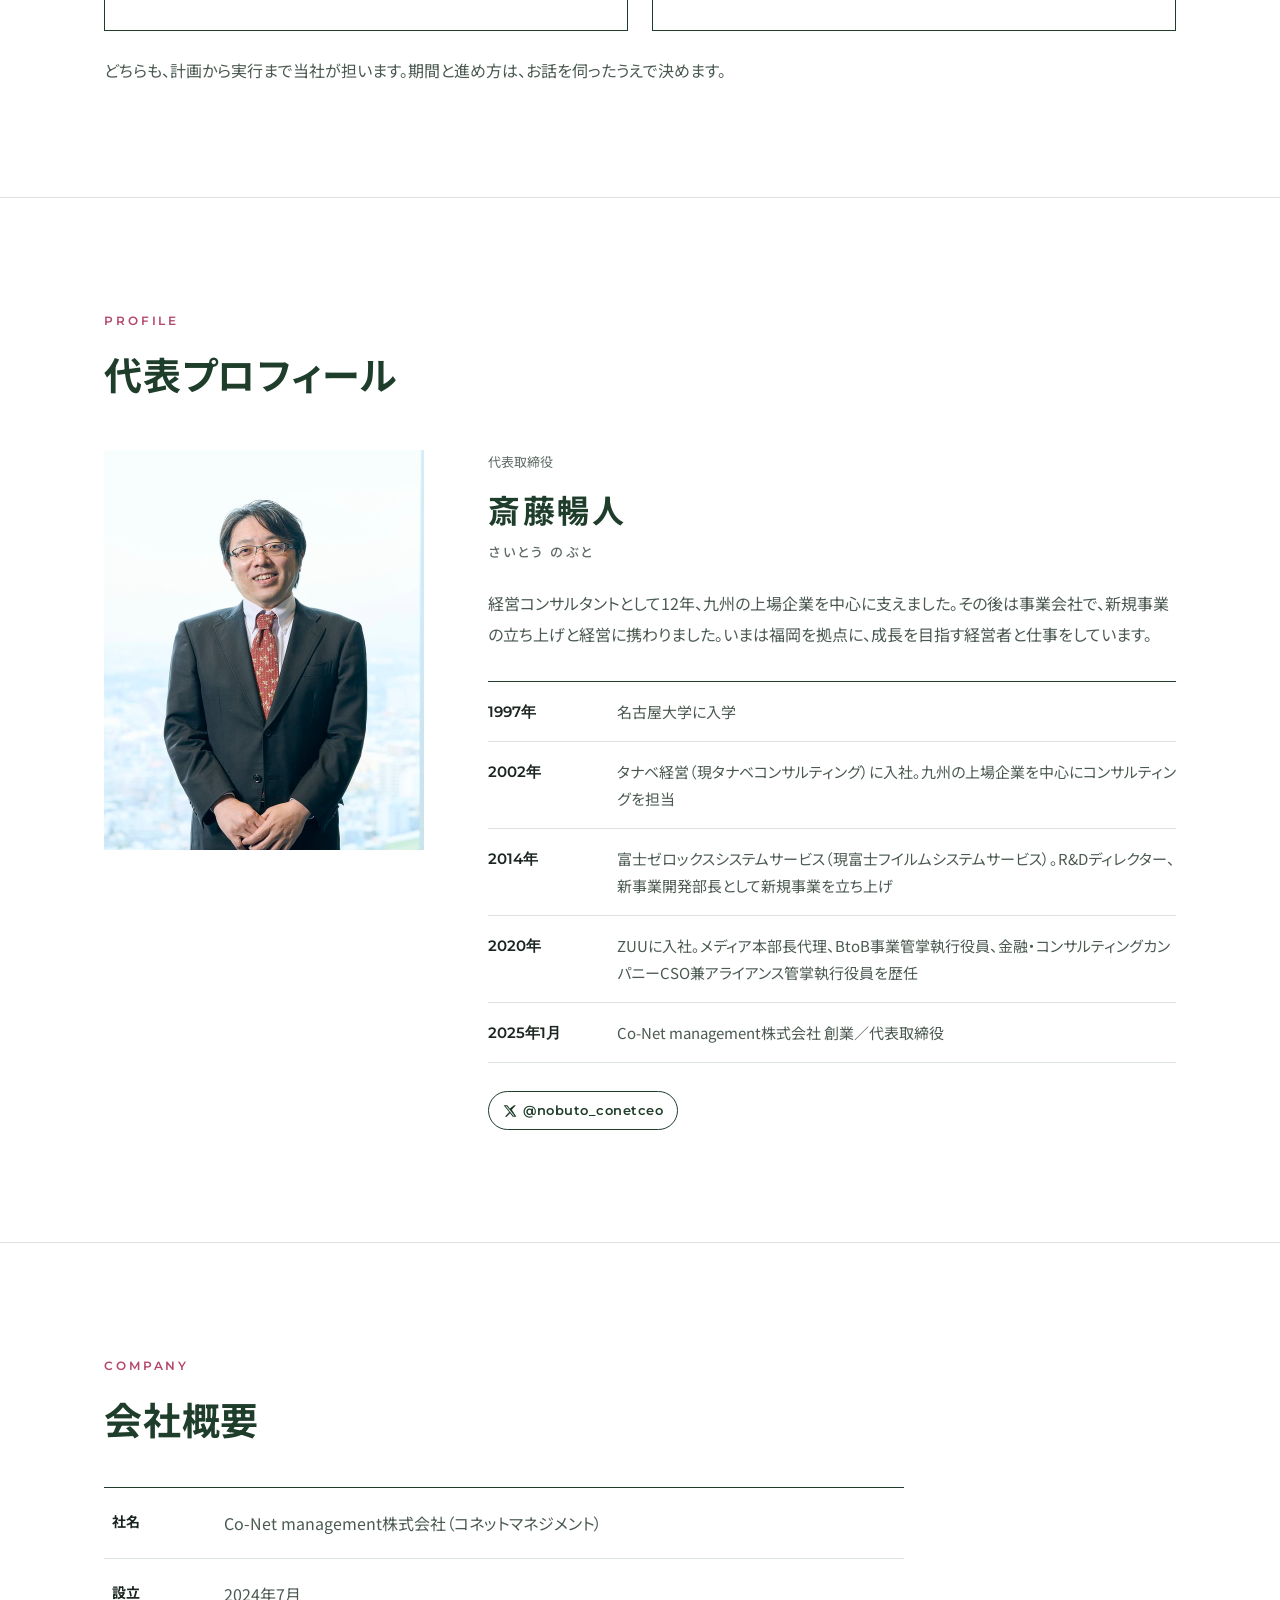
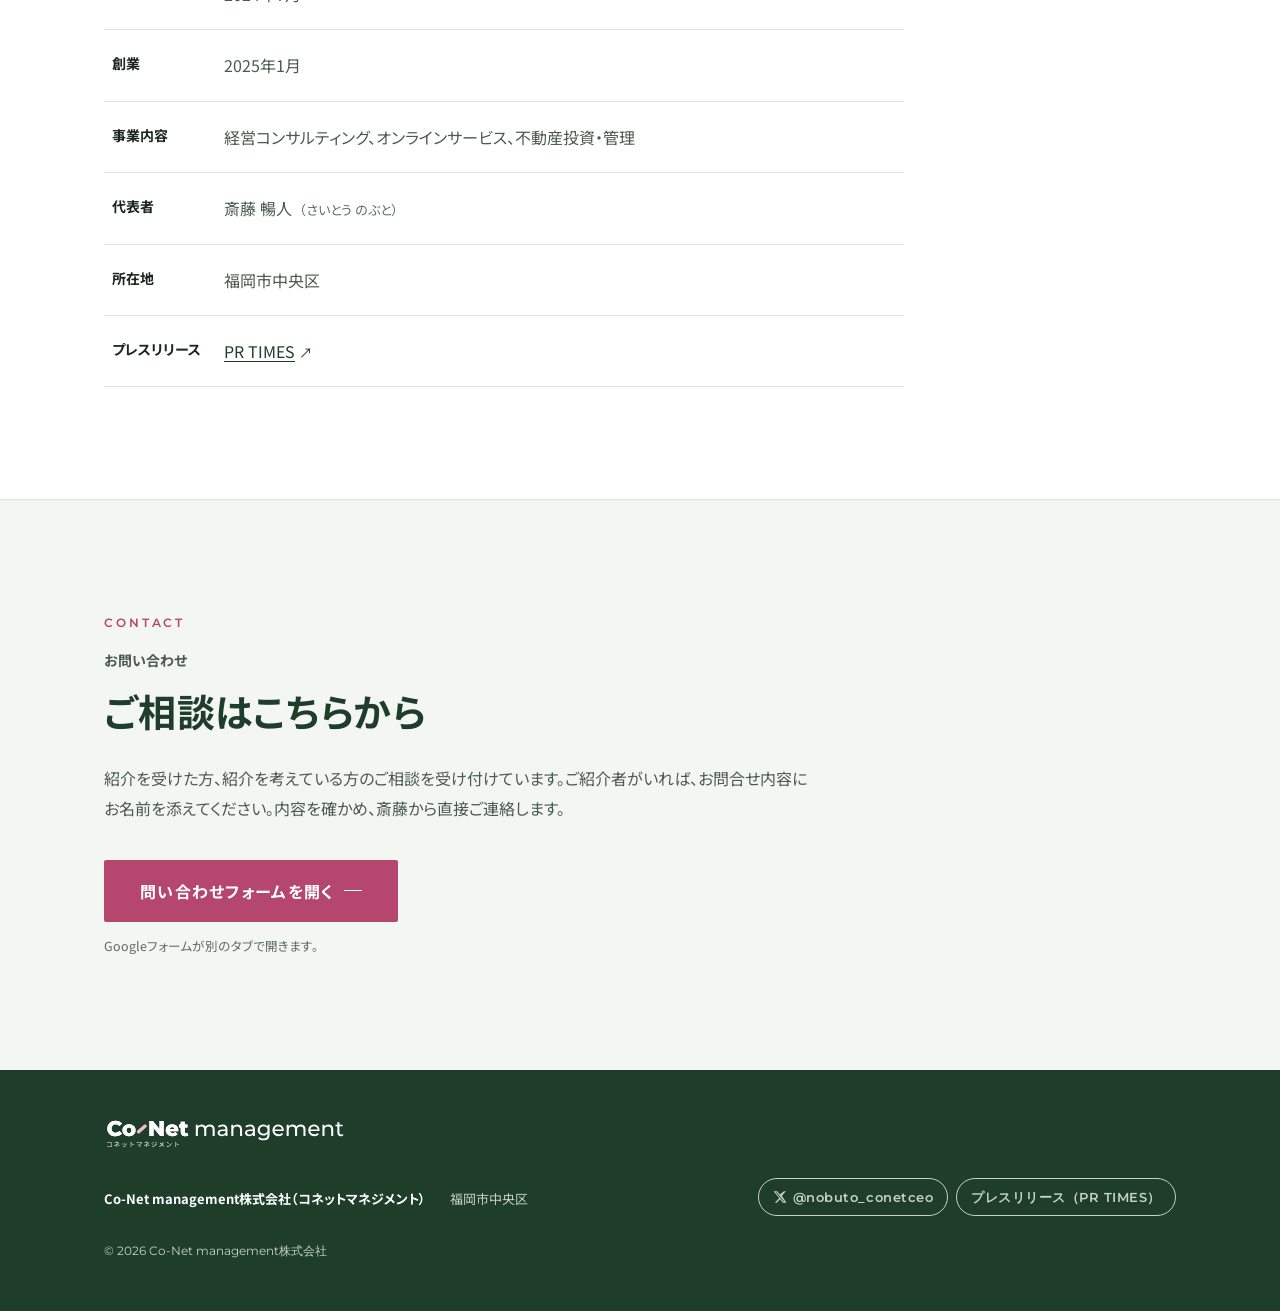
==== commit 5455e44b: "数字の帯にカウントアップを追加し、見出しや事例カードに控えめな登場の動きを入れる 画面に入ったときだけ一度動き、動きを減らす設定やJavaScriptオフでは最初から正しい表示のままにする。" ====
--- a/index.html
+++ b/index.html
@@ -28,6 +28,7 @@
 <link rel="preconnect" href="https://fonts.gstatic.com" crossorigin>
 <link href="https://fonts.googleapis.com/css2?family=Montserrat:wght@500;600;700&family=Noto+Sans+JP:wght@400;500;700&display=swap" rel="stylesheet">
 <link rel="stylesheet" href="assets/css/style.css?v=20261121">
+<script>document.documentElement.classList.add("js");</script>
 <script type="application/ld+json">
 {
   "@context": "https://schema.org",
@@ -114,18 +115,18 @@
 </section>
 <section class="numbers" aria-label="支援の実績">
   <div class="wrap">
-    <p class="eyebrow"><span class="en">NUMBERS</span></p><h2 class="numbers-h">支援の実績</h2>
-    <ul class="num-list"><li><p class="num"><span class="num-v">15</span><span class="num-u">社超</span></p><p class="num-l">売上100億円以上の支援実績</p></li><li><p class="num"><span class="num-v">10</span><span class="num-u">社超</span></p><p class="num-l">上場・エクイティ調達企業の支援実績</p></li><li><p class="num"><span class="num-v">200</span><span class="num-u">社超</span></p><p class="num-l">25年間の支援企業</p></li><li><p class="num"><span class="num-v">5</span><span class="num-u">億円超</span></p><p class="num-l">直近2年の資金調達額</p></li></ul>
+    <p class="eyebrow"><span class="en">NUMBERS</span></p><h2 class="numbers-h reveal">支援の実績</h2>
+    <ul class="num-list"><li><p class="num"><span class="num-v" data-count="15">15</span><span class="num-u">社超</span></p><p class="num-l">売上100億円以上の支援実績</p></li><li><p class="num"><span class="num-v" data-count="10">10</span><span class="num-u">社超</span></p><p class="num-l">上場・エクイティ調達企業の支援実績</p></li><li><p class="num"><span class="num-v" data-count="200">200</span><span class="num-u">社超</span></p><p class="num-l">25年間の支援企業</p></li><li><p class="num"><span class="num-v" data-count="5">5</span><span class="num-u">億円超</span></p><p class="num-l">直近2年の資金調達額</p></li></ul>
     <p class="num-note">前職を含め、代表の斎藤暢人が関わった実績です。数字は2026年11月時点です。</p>
   </div>
 </section>
 <section class="sec cases" id="cases">
   <div class="wrap">
-    <p class="eyebrow"><span class="en">CASES</span></p><h2 class="sec-h">成長のスイッチ</h2>
+    <p class="eyebrow"><span class="en">CASES</span></p><h2 class="sec-h reveal">成長のスイッチ</h2>
     <p class="sec-intro">伸び方を切り替えた6つの事例です。社名は伏せ、業種と規模で紹介します。</p>
   </div>
   <div class="cases-viewport">
-    <div class="cases-track" tabindex="0" aria-label="成長のスイッチの事例"><article class="card"><p class="card-no">01</p><h3 class="card-t">市場で価値を語る</h3><p class="card-ind">習いごと系のFC本部</p><p class="card-b">上場時から逆算して、加盟店が取れる見込みを固めました。自社の成長を、市場の伸びとシェアで語り直しています。会社の価値が見えるようになり、100億円へのエンジンとして数億円を調達しました。</p></article><article class="card"><p class="card-no">02</p><h3 class="card-t">ロールアップに切り替える</h3><p class="card-ind">地域医療の創業期の会社</p><p class="card-b">VCの資金で伸びるロールアップのモデルに切り替えました。引き継ぐ先の基準を決め、投資家の目線で成長プランを描いています。年2件だったM&amp;Aを、年10件の成長モデルに変えました。</p></article><article class="card"><p class="card-no">03</p><h3 class="card-t">スイングバイで加速する</h3><p class="card-ind">シリーズA後のフィットネスFC本部</p><p class="card-b">半年後の自社の姿を見える形にしました。再現性の高い成長KPIを固めています。資金のやりくりと収益構造の改革を同時に進め、上場への最短コースに乗せています。</p></article><article class="card"><p class="card-no">04</p><h3 class="card-t">ポートフォリオで経営する</h3><p class="card-ind">EC支援会社</p><p class="card-b">複数の事業を生んできましたが、どれも小さなニッチ市場でした。サービスを定義し直し、事業を増やす計画とスキームを広げています。M&amp;Aを前提に置いたポートフォリオとして、事業を経営する形に切り替えました。</p></article><article class="card"><p class="card-no">05</p><h3 class="card-t">SaaSに作り替える</h3><p class="card-ind">大手グループの受託サービス会社</p><p class="card-b">記録管理は、データをAIに生かす手前の箱にあたります。これを業務アプリに作り替えました。2年で、11万人に届けるSaaSになっています。</p></article><article class="card"><p class="card-no">06</p><h3 class="card-t">次の取締役を社内で育てる</h3><p class="card-ind">技術系の中堅企業</p><p class="card-b">幹部を社内で育てる仕組みをつくりました。幹部候補には経営の視点で課題を担ってもらい、3〜5年後の取締役を育てています。</p></article></div>
+    <div class="cases-track" tabindex="0" aria-label="成長のスイッチの事例"><article class="card reveal"><p class="card-no">01</p><h3 class="card-t">市場で価値を語る</h3><p class="card-ind">習いごと系のFC本部</p><p class="card-b">上場時から逆算して、加盟店が取れる見込みを固めました。自社の成長を、市場の伸びとシェアで語り直しています。会社の価値が見えるようになり、100億円へのエンジンとして数億円を調達しました。</p></article><article class="card reveal"><p class="card-no">02</p><h3 class="card-t">ロールアップに切り替える</h3><p class="card-ind">地域医療の創業期の会社</p><p class="card-b">VCの資金で伸びるロールアップのモデルに切り替えました。引き継ぐ先の基準を決め、投資家の目線で成長プランを描いています。年2件だったM&amp;Aを、年10件の成長モデルに変えました。</p></article><article class="card reveal"><p class="card-no">03</p><h3 class="card-t">スイングバイで加速する</h3><p class="card-ind">シリーズA後のフィットネスFC本部</p><p class="card-b">半年後の自社の姿を見える形にしました。再現性の高い成長KPIを固めています。資金のやりくりと収益構造の改革を同時に進め、上場への最短コースに乗せています。</p></article><article class="card reveal"><p class="card-no">04</p><h3 class="card-t">ポートフォリオで経営する</h3><p class="card-ind">EC支援会社</p><p class="card-b">複数の事業を生んできましたが、どれも小さなニッチ市場でした。サービスを定義し直し、事業を増やす計画とスキームを広げています。M&amp;Aを前提に置いたポートフォリオとして、事業を経営する形に切り替えました。</p></article><article class="card reveal"><p class="card-no">05</p><h3 class="card-t">SaaSに作り替える</h3><p class="card-ind">大手グループの受託サービス会社</p><p class="card-b">記録管理は、データをAIに生かす手前の箱にあたります。これを業務アプリに作り替えました。2年で、11万人に届けるSaaSになっています。</p></article><article class="card reveal"><p class="card-no">06</p><h3 class="card-t">次の取締役を社内で育てる</h3><p class="card-ind">技術系の中堅企業</p><p class="card-b">幹部を社内で育てる仕組みをつくりました。幹部候補には経営の視点で課題を担ってもらい、3〜5年後の取締役を育てています。</p></article></div>
   </div>
   <div class="wrap cases-ctrl">
     <p class="cases-hint">横に送ると、次の事例を読めます。</p>
@@ -135,38 +136,38 @@
 <section class="sec approach" id="approach">
   <div class="wrap">
     <p class="eyebrow"><span class="en">APPROACH</span></p><p class="sec-label">戦略の進め方</p>
-    <h2 class="sec-h">2〜5年後から逆算して、要ることを順に実行する</h2>
+    <h2 class="sec-h reveal">2〜5年後から逆算して、要ることを順に実行する</h2>
     <p class="sec-body">まず、2〜5年後の会社の姿を描きます。そこから逆算し、今やることに優先順位をつけます。資金調達は苦手な会社が多いため、当社が直接担います。組織、人材、AIなど、成長に要ることは領域を問わず進めます。</p>
-    <ol class="steps"><li class="step"><p class="step-no">01</p><p class="step-t">2〜5年後の姿</p><p class="step-s">売上と会社の評価を、数字で描きます。</p></li><li class="step"><p class="step-no">02</p><p class="step-t">逆算と優先順位</p><p class="step-s">今やることと、後に回すことを決めます。</p></li><li class="step"><p class="step-no">03</p><p class="step-t">実行</p><p class="step-s">資金調達やM&amp;Aは、当社が自ら手を動かします。</p></li></ol>
+    <ol class="steps"><li class="step reveal"><p class="step-no">01</p><p class="step-t">2〜5年後の姿</p><p class="step-s">売上と会社の評価を、数字で描きます。</p></li><li class="step reveal"><p class="step-no">02</p><p class="step-t">逆算と優先順位</p><p class="step-s">今やることと、後に回すことを決めます。</p></li><li class="step reveal"><p class="step-no">03</p><p class="step-t">実行</p><p class="step-s">資金調達やM&amp;Aは、当社が自ら手を動かします。</p></li></ol>
   </div>
 </section>
 <section class="sec partners" id="partners">
   <div class="wrap">
-    <p class="eyebrow"><span class="en">PARTNERS</span></p><h2 class="sec-h">実行パートナー</h2>
+    <p class="eyebrow"><span class="en">PARTNERS</span></p><h2 class="sec-h reveal">実行パートナー</h2>
     <p class="sec-body">領域ごとに、専門のパートナーと組んで実行します。</p>
-    <ul class="partner-list"><li class="partner"><p class="partner-t">AIの導入</p><p class="partner-s">AIを業務に組み込み、現場で使える形にします。</p></li><li class="partner"><p class="partner-t">営業の教育</p><p class="partner-s">売れる流れを型にして、営業の力を上げます。</p></li><li class="partner"><p class="partner-t">階層別の教育</p><p class="partner-s">役職ごとに、次の役割を担う力を育てます。</p></li><li class="partner"><p class="partner-t">投資</p><p class="partner-s">投資家と組み、成長に要る資金を厚くします。</p></li></ul>
+    <ul class="partner-list"><li class="partner reveal"><p class="partner-t">AIの導入</p><p class="partner-s">AIを業務に組み込み、現場で使える形にします。</p></li><li class="partner reveal"><p class="partner-t">営業の教育</p><p class="partner-s">売れる流れを型にして、営業の力を上げます。</p></li><li class="partner reveal"><p class="partner-t">階層別の教育</p><p class="partner-s">役職ごとに、次の役割を担う力を育てます。</p></li><li class="partner reveal"><p class="partner-t">投資</p><p class="partner-s">投資家と組み、成長に要る資金を厚くします。</p></li></ul>
   </div>
 </section>
 <section class="sec position" id="position">
   <div class="wrap">
     <p class="eyebrow"><span class="en">POSITION</span></p><p class="sec-label">立ち位置</p>
-    <h2 class="sec-h">専門家と持ち場を分けて、一緒に進めます</h2>
-    <div class="table-wrap"><table class="pos-table"><thead><tr><th scope="col" class="">観点</th><th scope="col" class="us">当社</th><th scope="col" class="">会計士・税理士（FAS含む）</th><th scope="col" class="">バックオフィス支援</th></tr></thead><tbody><tr><th scope="row">扱う数字</th><td class="us" data-label="当社">3〜5年後の売上と評価を設計する</td><td class="" data-label="会計士・税理士（FAS含む）">過去の実績を確かめる</td><td class="" data-label="バックオフィス支援">日々の取引を回す</td></tr><tr><th scope="row">問い</th><td class="us" data-label="当社">どうすれば次の段階に届くか</td><td class="" data-label="会計士・税理士（FAS含む）">数字は正しいか</td><td class="" data-label="バックオフィス支援">回っているか</td></tr><tr><th scope="row">M&amp;A</th><td class="us" data-label="当社">買う先を決め、条件を組み、交渉し、統合後に稼がせる</td><td class="" data-label="会計士・税理士（FAS含む）">財務・税務DD、株価の算定</td><td class="" data-label="バックオフィス支援">統合後の事務</td></tr><tr><th scope="row">資金調達</th><td class="us" data-label="当社">エクイティとデットで成長資金を調達する</td><td class="" data-label="会計士・税理士（FAS含む）">決算と監査の対応</td><td class="" data-label="バックオフィス支援">資料の数字を整える</td></tr><tr><th scope="row">関わり方</th><td class="us" data-label="当社">外部取締役として、計画と実行を進める</td><td class="" data-label="会計士・税理士（FAS含む）">外部の専門家</td><td class="" data-label="バックオフィス支援">外注先</td></tr></tbody></table></div>
+    <h2 class="sec-h reveal">専門家と持ち場を分けて、一緒に進めます</h2>
+    <div class="table-wrap reveal"><table class="pos-table"><thead><tr><th scope="col" class="">観点</th><th scope="col" class="us">当社</th><th scope="col" class="">会計士・税理士（FAS含む）</th><th scope="col" class="">バックオフィス支援</th></tr></thead><tbody><tr><th scope="row">扱う数字</th><td class="us" data-label="当社">3〜5年後の売上と評価を設計する</td><td class="" data-label="会計士・税理士（FAS含む）">過去の実績を確かめる</td><td class="" data-label="バックオフィス支援">日々の取引を回す</td></tr><tr><th scope="row">問い</th><td class="us" data-label="当社">どうすれば次の段階に届くか</td><td class="" data-label="会計士・税理士（FAS含む）">数字は正しいか</td><td class="" data-label="バックオフィス支援">回っているか</td></tr><tr><th scope="row">M&amp;A</th><td class="us" data-label="当社">買う先を決め、条件を組み、交渉し、統合後に稼がせる</td><td class="" data-label="会計士・税理士（FAS含む）">財務・税務DD、株価の算定</td><td class="" data-label="バックオフィス支援">統合後の事務</td></tr><tr><th scope="row">資金調達</th><td class="us" data-label="当社">エクイティとデットで成長資金を調達する</td><td class="" data-label="会計士・税理士（FAS含む）">決算と監査の対応</td><td class="" data-label="バックオフィス支援">資料の数字を整える</td></tr><tr><th scope="row">関わり方</th><td class="us" data-label="当社">外部取締役として、計画と実行を進める</td><td class="" data-label="会計士・税理士（FAS含む）">外部の専門家</td><td class="" data-label="バックオフィス支援">外注先</td></tr></tbody></table></div>
     <p class="sec-body pos-note">成長プロジェクトは、会計士、弁護士、金融機関、社内の管理部門と一緒に進めます。それぞれの持ち場を一つの計画にまとめ、前へ進めるのが当社の持ち場です。</p>
   </div>
 </section>
 <section class="sec engagement" id="engagement">
   <div class="wrap">
     <p class="eyebrow"><span class="en">ENGAGEMENT</span></p><p class="sec-label">関わり方</p>
-    <h2 class="sec-h">経営の当事者として関わります</h2>
-    <ul class="eng-list"><li class="eng"><p class="eng-tag">外部取締役</p><p class="eng-t">外部取締役として、成長計画をつくり、実行を進める</p></li><li class="eng"><p class="eng-tag">プロジェクトの責任者</p><p class="eng-t">プロジェクトの責任者として、資金調達やM&amp;Aをやり切る</p></li></ul>
+    <h2 class="sec-h reveal">経営の当事者として関わります</h2>
+    <ul class="eng-list"><li class="eng reveal"><p class="eng-tag">外部取締役</p><p class="eng-t">外部取締役として、成長計画をつくり、実行を進める</p></li><li class="eng reveal"><p class="eng-tag">プロジェクトの責任者</p><p class="eng-t">プロジェクトの責任者として、資金調達やM&amp;Aをやり切る</p></li></ul>
     <p class="sec-body">どちらも、計画から実行まで当社が担います。期間と進め方は、お話を伺ったうえで決めます。</p>
   </div>
 </section>
 <section class="sec profile" id="profile">
   <div class="wrap">
-    <p class="eyebrow"><span class="en">PROFILE</span></p><h2 class="sec-h">代表プロフィール</h2>
-    <div class="profile-grid">
+    <p class="eyebrow"><span class="en">PROFILE</span></p><h2 class="sec-h reveal">代表プロフィール</h2>
+    <div class="profile-grid reveal">
       <figure class="photo"><img src="assets/img/saito-nobuto.jpg" srcset="assets/img/saito-nobuto.jpg 1x, assets/img/saito-nobuto-2x.jpg 2x" width="640" height="800" alt="斎藤暢人の写真" loading="lazy"></figure>
       <div class="profile-body">
         <p class="pf-title">代表取締役</p>
@@ -180,14 +181,14 @@
 </section>
 <section class="sec company" id="company">
   <div class="wrap narrow">
-    <p class="eyebrow"><span class="en">COMPANY</span></p><h2 class="sec-h">会社概要</h2>
-    <table class="co-table"><tbody><tr><th scope="row">社名</th><td>Co-Net management株式会社（コネットマネジメント）</td></tr><tr><th scope="row">設立</th><td>2024年7月</td></tr><tr><th scope="row">創業</th><td>2025年1月</td></tr><tr><th scope="row">事業内容</th><td>経営コンサルティング、オンラインサービス、不動産投資・管理</td></tr><tr><th scope="row">代表者</th><td>斎藤 暢人<span class="kana">（さいとう のぶと）</span></td></tr><tr><th scope="row">所在地</th><td>福岡市中央区</td></tr><tr><th scope="row">プレスリリース</th><td><a class="ext" href="https://prtimes.jp/main/html/searchrlp/company_id/155217" target="_blank" rel="noopener">PR TIMES</a></td></tr></tbody></table>
+    <p class="eyebrow"><span class="en">COMPANY</span></p><h2 class="sec-h reveal">会社概要</h2>
+    <table class="co-table reveal"><tbody><tr><th scope="row">社名</th><td>Co-Net management株式会社（コネットマネジメント）</td></tr><tr><th scope="row">設立</th><td>2024年7月</td></tr><tr><th scope="row">創業</th><td>2025年1月</td></tr><tr><th scope="row">事業内容</th><td>経営コンサルティング、オンラインサービス、不動産投資・管理</td></tr><tr><th scope="row">代表者</th><td>斎藤 暢人<span class="kana">（さいとう のぶと）</span></td></tr><tr><th scope="row">所在地</th><td>福岡市中央区</td></tr><tr><th scope="row">プレスリリース</th><td><a class="ext" href="https://prtimes.jp/main/html/searchrlp/company_id/155217" target="_blank" rel="noopener">PR TIMES</a></td></tr></tbody></table>
   </div>
 </section>
 <section class="sec contact" id="contact">
   <div class="wrap narrow">
     <p class="eyebrow"><span class="en">CONTACT</span></p><p class="sec-label">お問い合わせ</p>
-    <h2 class="sec-h">ご相談はこちらから</h2>
+    <h2 class="sec-h reveal">ご相談はこちらから</h2>
     <p class="sec-body">紹介を受けた方、紹介を考えている方のご相談を受け付けています。ご紹介者がいれば、お問合せ内容にお名前を添えてください。内容を確かめ、斎藤から直接ご連絡します。</p>
     <div class="contact-action"><a class="btn" href="https://docs.google.com/forms/d/e/1FAIpQLSdI1cyn61sJygUriNGsSQU5J9pqC3pLkcE3hhdUcl3Nu9h1kA/viewform" target="_blank" rel="noopener">問い合わせフォームを開く</a></div>
     <p class="contact-note">Googleフォームが別のタブで開きます。</p>
@@ -204,7 +205,120 @@
   </div>
 </footer>
 <script>
-document.querySelectorAll('.arrow').forEach(function(b){b.addEventListener('click',function(){var t=document.querySelector('.cases-track');var c=t.querySelector('.card');var w=c.getBoundingClientRect().width+parseFloat(getComputedStyle(t).columnGap||24);t.scrollBy({left:w*parseInt(b.dataset.dir,10),behavior:'smooth'});});});
+(function () {
+  var reduce = window.matchMedia("(prefers-reduced-motion: reduce)").matches;
+
+  document.querySelectorAll(".arrow").forEach(function (b) {
+    b.addEventListener("click", function () {
+      var t = document.querySelector(".cases-track");
+      var c = t.querySelector(".card");
+      var w = c.getBoundingClientRect().width + parseFloat(getComputedStyle(t).columnGap || 24);
+      t.scrollBy({ left: w * parseInt(b.dataset.dir, 10), behavior: reduce ? "auto" : "smooth" });
+    });
+  });
+
+  var reveals = document.querySelectorAll(".reveal");
+  var numbers = document.querySelector(".numbers");
+  var counters = document.querySelectorAll(".num-v[data-count]");
+
+  function showAll() {
+    for (var i = 0; i < reveals.length; i++) reveals[i].classList.add("is-in");
+    document.documentElement.classList.add("is-ready");
+  }
+
+  if (reduce) {
+    showAll();
+    return;
+  }
+
+  document.documentElement.classList.add("is-ready");
+
+  function easeOut(t) {
+    return 1 - Math.pow(1 - t, 3);
+  }
+
+  function countUp(el) {
+    var target = el.getAttribute("data-count");
+    if (target == null) target = (el.textContent || "").trim();
+    var end = parseFloat(String(target).replace(/,/g, ""));
+    if (isNaN(end)) return;
+    var decimals = (String(target).split(".")[1] || "").length;
+    var dur = 1200 + Math.min(600, (Math.abs(end) / 200) * 600);
+    var t0 = null;
+    el.style.minWidth = Math.ceil(el.getBoundingClientRect().width) + "px";
+    el.textContent = decimals ? (0).toFixed(decimals) : "0";
+
+    function frame(now) {
+      if (t0 == null) t0 = now;
+      var p = Math.min(1, (now - t0) / dur);
+      var val = end * easeOut(p);
+      if (p < 1) {
+        el.textContent = decimals ? val.toFixed(decimals) : String(Math.round(val));
+        requestAnimationFrame(frame);
+      } else {
+        el.textContent = target;
+      }
+    }
+    requestAnimationFrame(frame);
+  }
+
+  var queue = [];
+  var flush = null;
+  function reveal(el) {
+    if (el.classList.contains("is-in")) return;
+    queue.push(el);
+    if (flush) return;
+    flush = requestAnimationFrame(function () {
+      var batch = queue;
+      queue = [];
+      flush = null;
+      for (var i = 0; i < batch.length; i++) {
+        (function (node, delay) {
+          window.setTimeout(function () {
+            node.classList.add("is-in");
+          }, delay);
+        })(batch[i], i * 70);
+      }
+    });
+  }
+
+  if ("IntersectionObserver" in window) {
+    var io = new IntersectionObserver(
+      function (entries) {
+        for (var i = 0; i < entries.length; i++) {
+          if (!entries[i].isIntersecting) continue;
+          reveal(entries[i].target);
+          io.unobserve(entries[i].target);
+        }
+      },
+      { threshold: 0.16, rootMargin: "0px 0px -8% 0px" }
+    );
+    for (var r = 0; r < reveals.length; r++) io.observe(reveals[r]);
+
+    if (numbers && counters.length) {
+      var numIo = new IntersectionObserver(
+        function (entries) {
+          for (var i = 0; i < entries.length; i++) {
+            if (!entries[i].isIntersecting) continue;
+            numIo.unobserve(entries[i].target);
+            for (var n = 0; n < counters.length; n++) {
+              (function (el, delay) {
+                window.setTimeout(function () {
+                  countUp(el);
+                }, delay);
+              })(counters[n], n * 80);
+            }
+          }
+        },
+        { threshold: 0.35 }
+      );
+      numIo.observe(numbers);
+    }
+  } else {
+    showAll();
+  }
+})();
+
 </script>
 </body>
 </html>
--- a/assets/css/style.css
+++ b/assets/css/style.css
@@ -243,3 +243,62 @@
 @media (max-width:640px){
   .history li{grid-template-columns:6.5em 1fr}
 }
+
+/* 数字の桁幅を固定し、カウント中に帯が揺れないようにする */
+.num-v{font-variant-numeric:tabular-nums;font-feature-settings:"tnum";display:inline-block}
+
+/* JSが動くときだけ、登場前の状態を付ける（無効時は最初から見える） */
+html.js .fv-company,
+html.js .fv-product,
+html.js .fv-lead,
+html.js .fv-actions,
+html.js .fv-name{
+  opacity:0;
+  transform:translateY(12px);
+}
+html.js .fv-product{transform:translateY(16px)}
+html.js.is-ready .fv-company,
+html.js.is-ready .fv-product,
+html.js.is-ready .fv-lead,
+html.js.is-ready .fv-actions,
+html.js.is-ready .fv-name{
+  opacity:1;
+  transform:none;
+  transition:opacity .8s cubic-bezier(.22,1,.36,1),transform .8s cubic-bezier(.22,1,.36,1);
+}
+html.js.is-ready .fv-company{transition-delay:0s}
+html.js.is-ready .fv-product{transition-delay:.1s;transition-duration:.9s}
+html.js.is-ready .fv-lead{transition-delay:.22s}
+html.js.is-ready .fv-actions{transition-delay:.32s}
+html.js.is-ready .fv-name{transition-delay:.4s}
+
+html.js .reveal{
+  opacity:0;
+  transform:translateY(14px);
+}
+html.js .reveal.is-in{
+  opacity:1;
+  transform:none;
+  transition:opacity .7s cubic-bezier(.22,1,.36,1),transform .7s cubic-bezier(.22,1,.36,1);
+}
+
+@media (prefers-reduced-motion:reduce){
+  html{scroll-behavior:auto}
+  html.js .fv-company,
+  html.js .fv-product,
+  html.js .fv-lead,
+  html.js .fv-actions,
+  html.js .fv-name,
+  html.js.is-ready .fv-company,
+  html.js.is-ready .fv-product,
+  html.js.is-ready .fv-lead,
+  html.js.is-ready .fv-actions,
+  html.js.is-ready .fv-name,
+  html.js .reveal,
+  html.js .reveal.is-in{
+    opacity:1!important;
+    transform:none!important;
+    transition:none!important;
+    animation:none!important;
+  }
+}
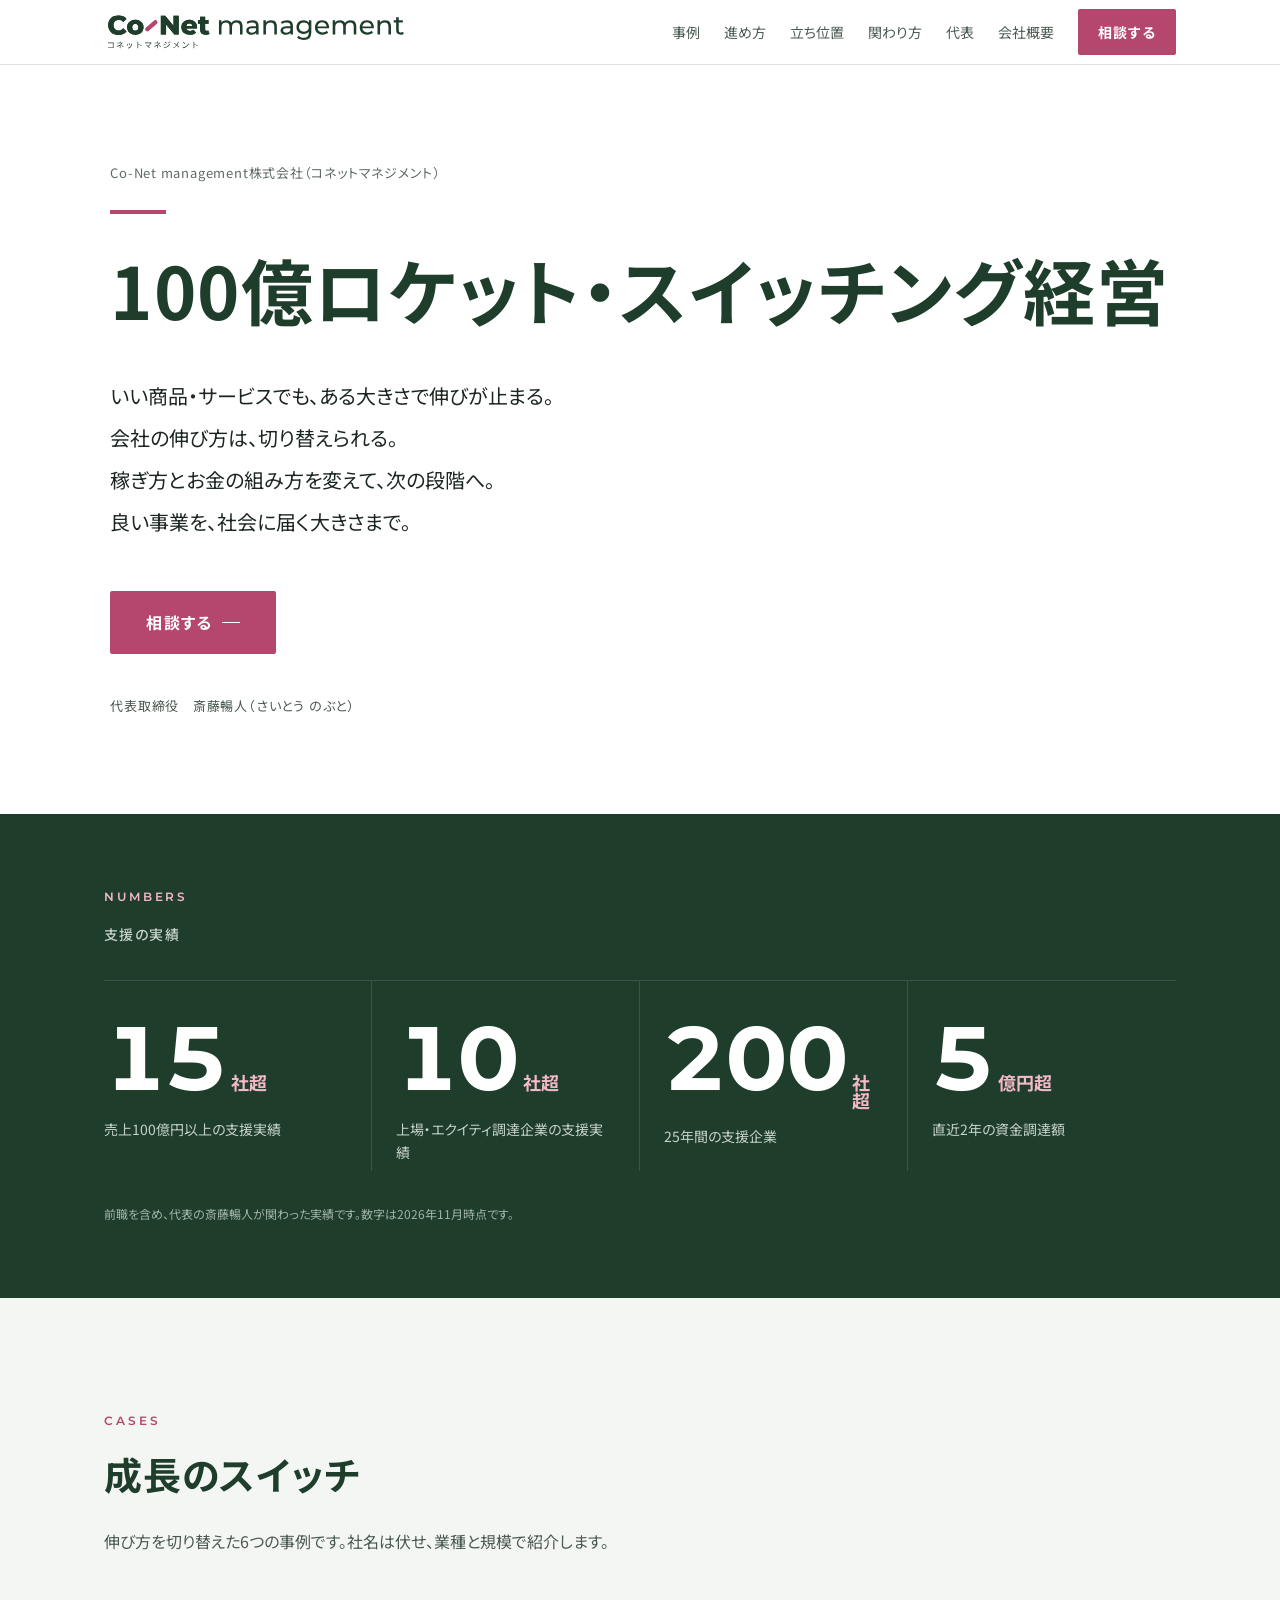
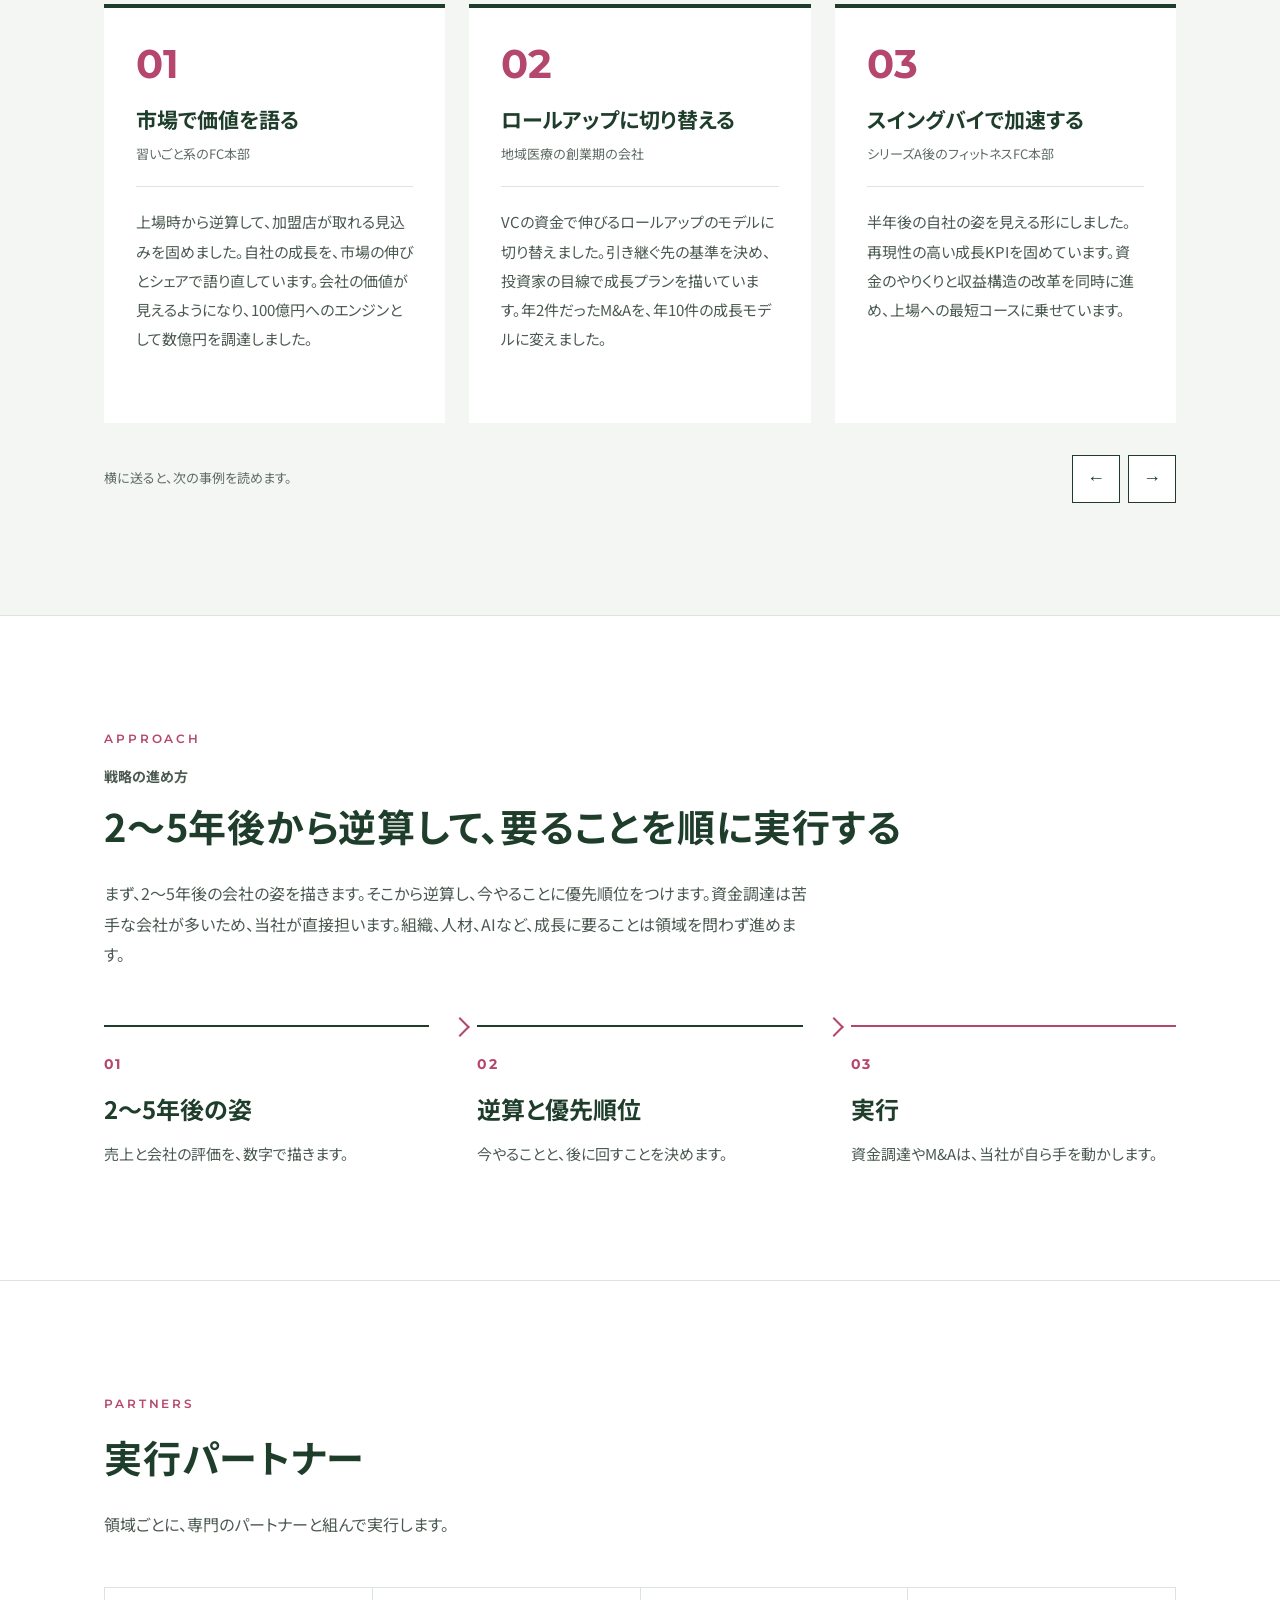
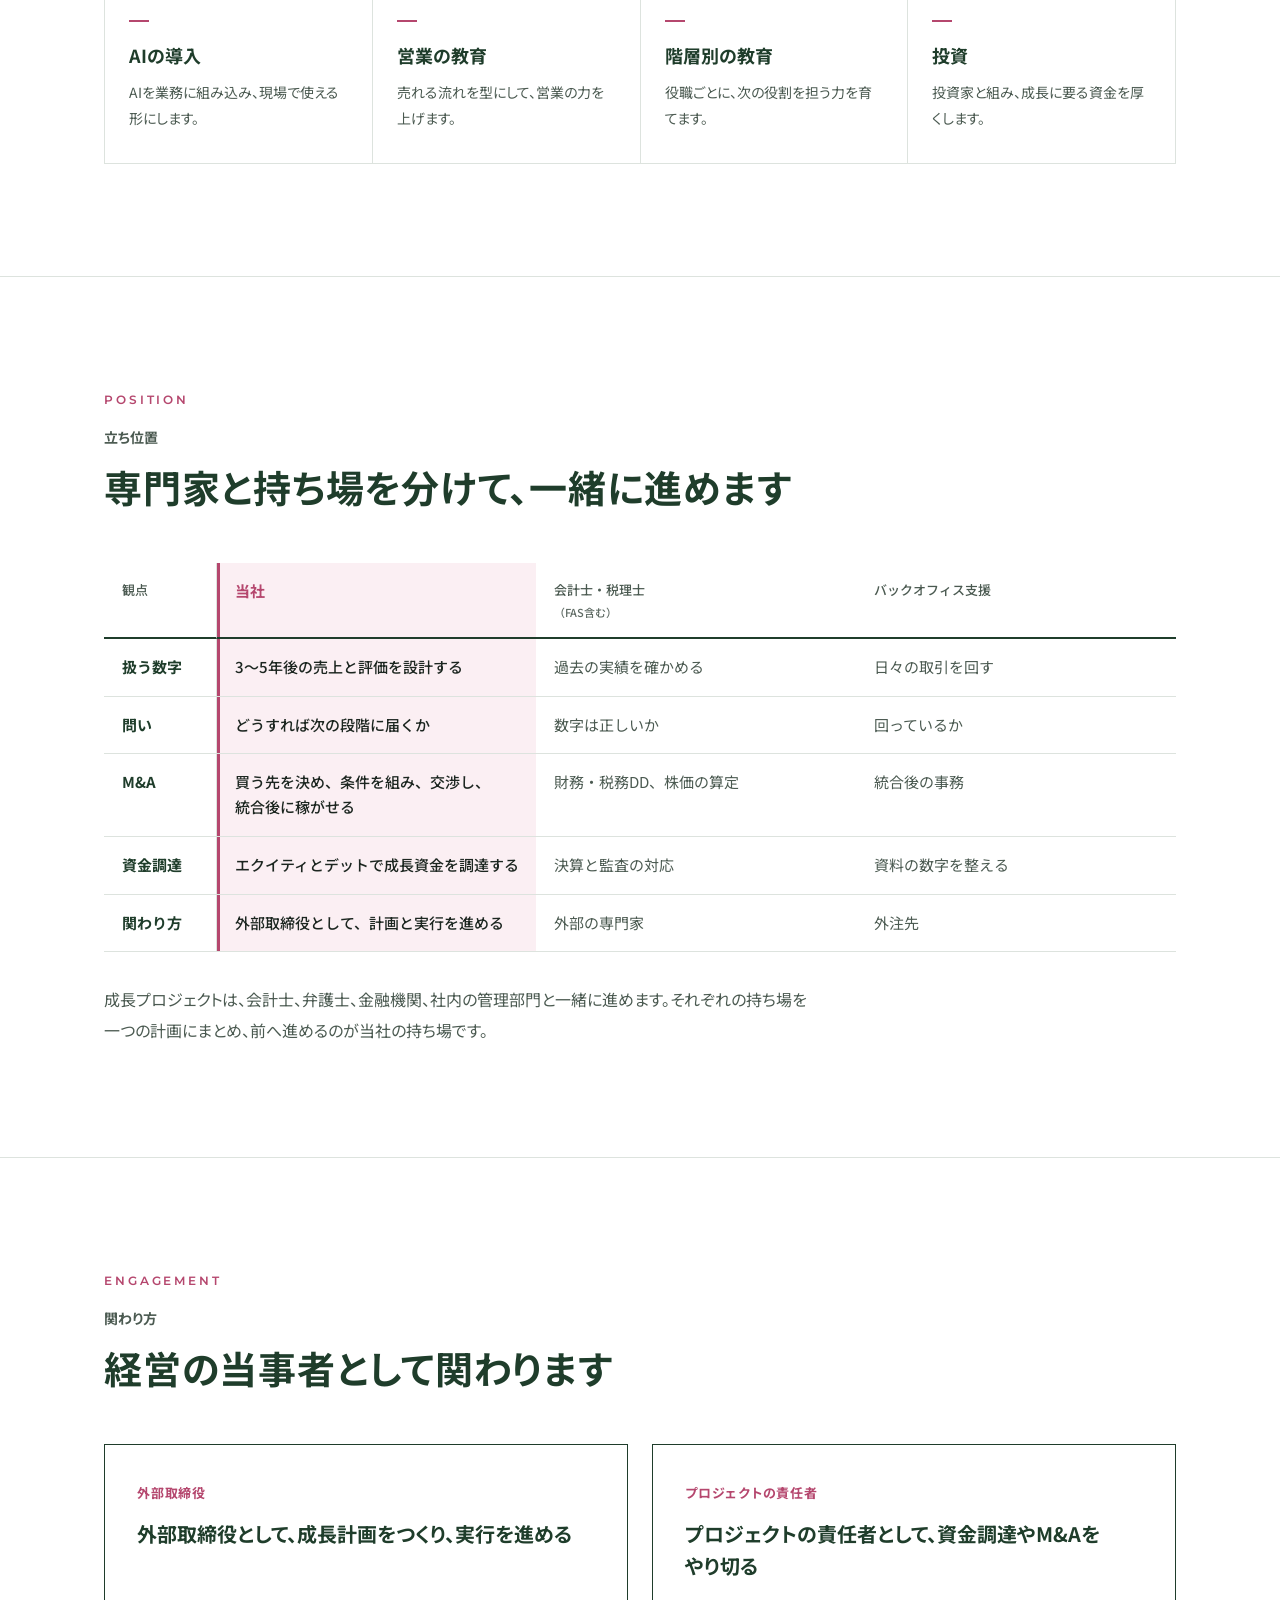
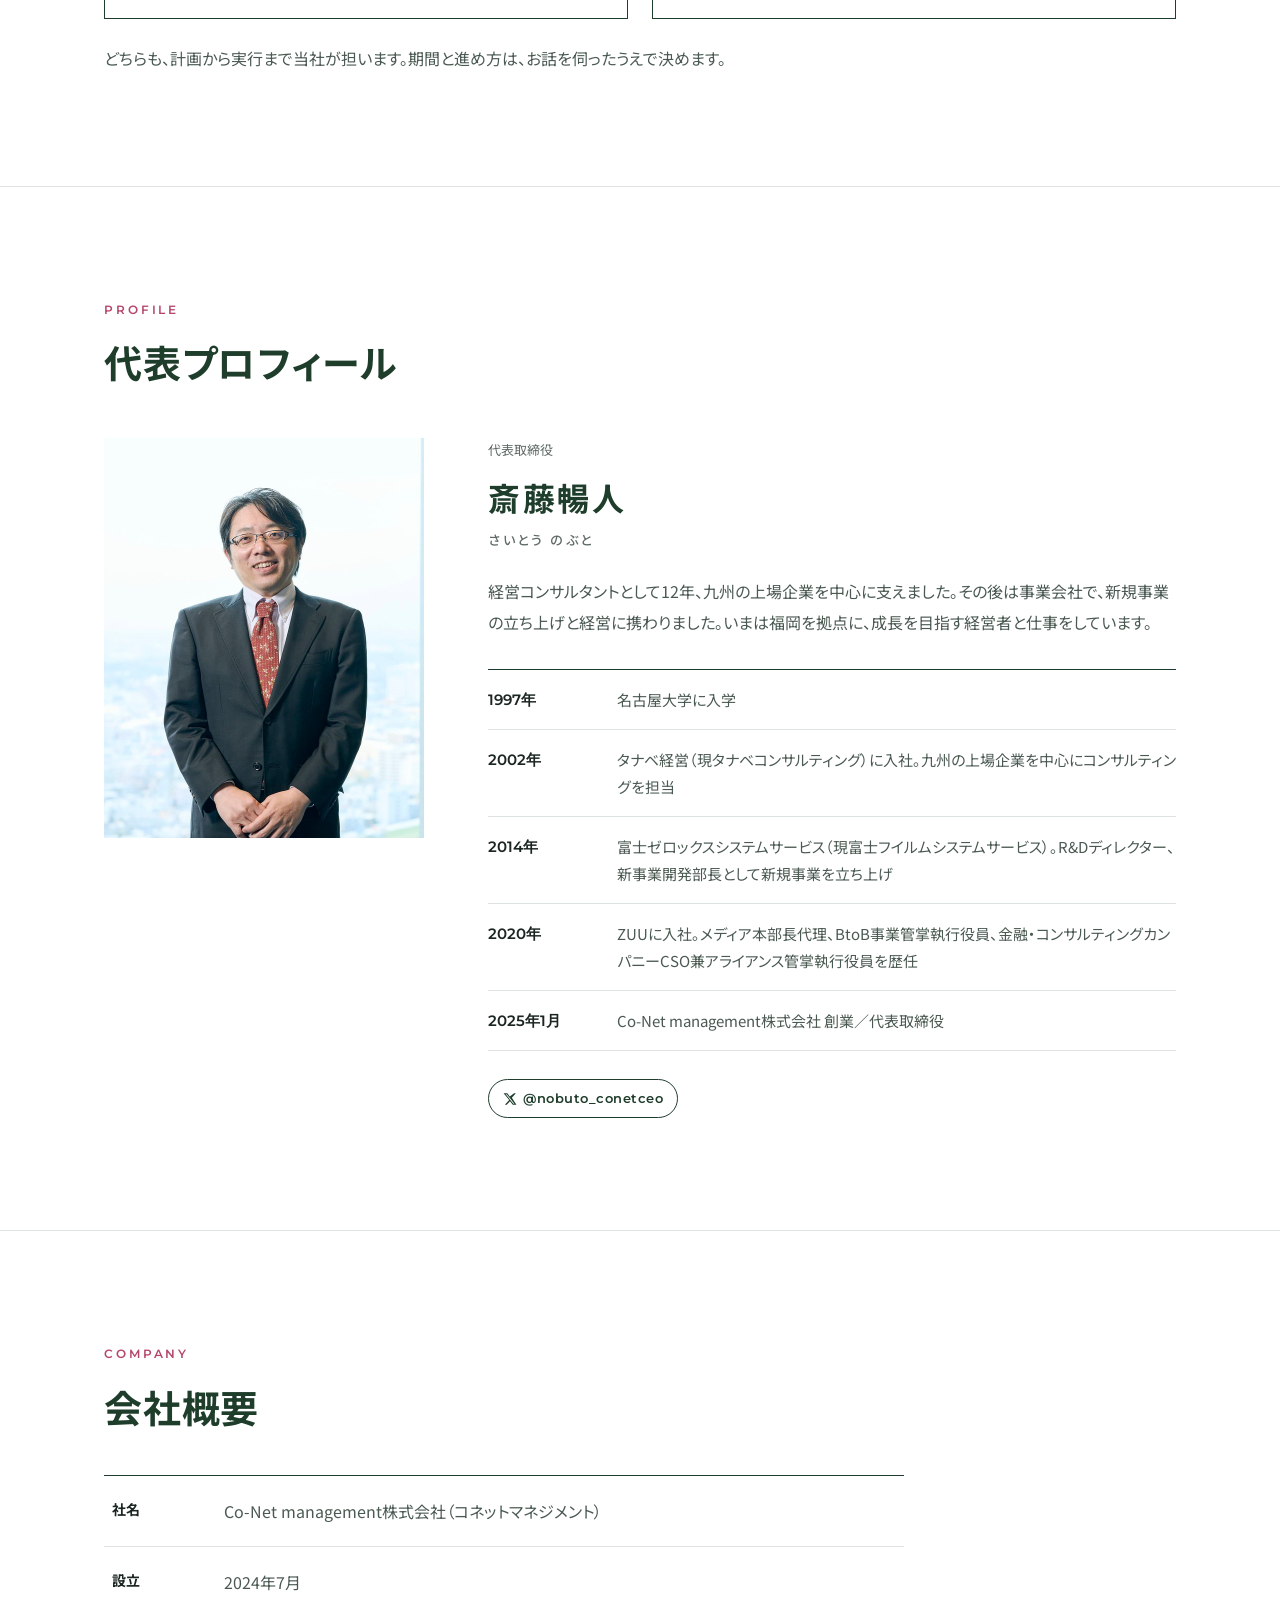
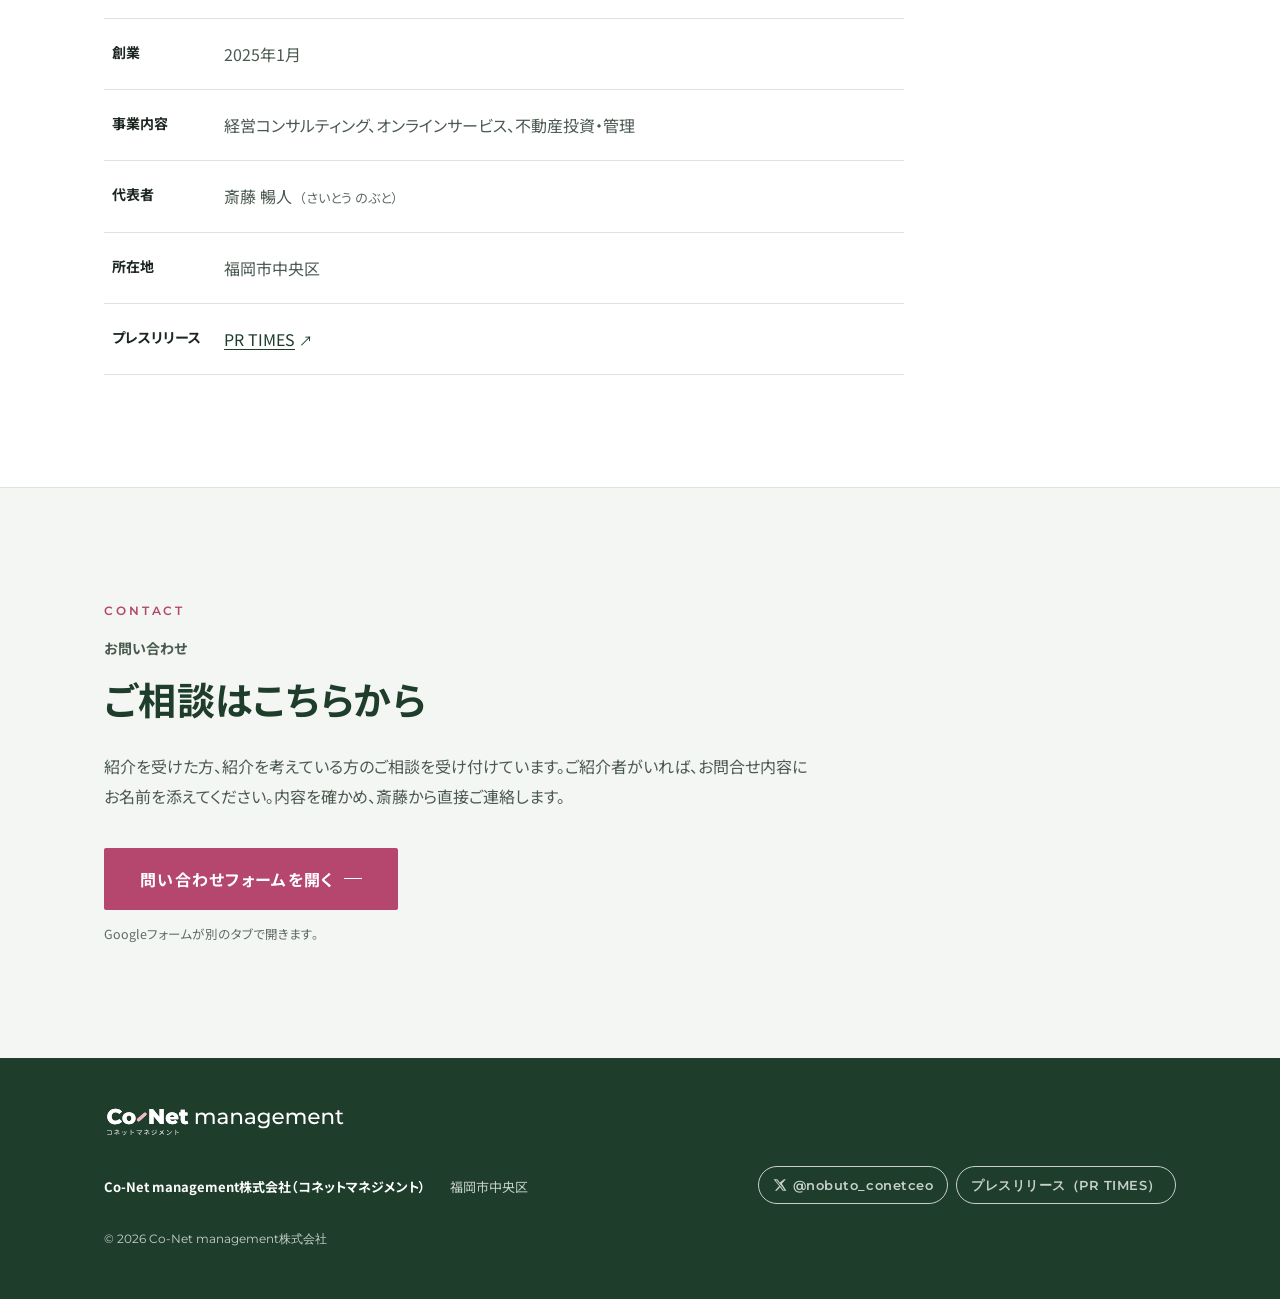
==== commit b9082cfa: "立ち位置の比較を1つの表にそろえ、スマホでも横に動かして読めるようにする スマホで観点ごとのカードに分かれていたのをやめ、列を横に並べたまま観点列を固定する。当社列の強調は淡いピンクに抑える。" ====
--- a/index.html
+++ b/index.html
@@ -152,7 +152,12 @@
   <div class="wrap">
     <p class="eyebrow"><span class="en">POSITION</span></p><p class="sec-label">立ち位置</p>
     <h2 class="sec-h reveal">専門家と持ち場を分けて、一緒に進めます</h2>
-    <div class="table-wrap reveal"><table class="pos-table"><thead><tr><th scope="col" class="">観点</th><th scope="col" class="us">当社</th><th scope="col" class="">会計士・税理士（FAS含む）</th><th scope="col" class="">バックオフィス支援</th></tr></thead><tbody><tr><th scope="row">扱う数字</th><td class="us" data-label="当社">3〜5年後の売上と評価を設計する</td><td class="" data-label="会計士・税理士（FAS含む）">過去の実績を確かめる</td><td class="" data-label="バックオフィス支援">日々の取引を回す</td></tr><tr><th scope="row">問い</th><td class="us" data-label="当社">どうすれば次の段階に届くか</td><td class="" data-label="会計士・税理士（FAS含む）">数字は正しいか</td><td class="" data-label="バックオフィス支援">回っているか</td></tr><tr><th scope="row">M&amp;A</th><td class="us" data-label="当社">買う先を決め、条件を組み、交渉し、統合後に稼がせる</td><td class="" data-label="会計士・税理士（FAS含む）">財務・税務DD、株価の算定</td><td class="" data-label="バックオフィス支援">統合後の事務</td></tr><tr><th scope="row">資金調達</th><td class="us" data-label="当社">エクイティとデットで成長資金を調達する</td><td class="" data-label="会計士・税理士（FAS含む）">決算と監査の対応</td><td class="" data-label="バックオフィス支援">資料の数字を整える</td></tr><tr><th scope="row">関わり方</th><td class="us" data-label="当社">外部取締役として、計画と実行を進める</td><td class="" data-label="会計士・税理士（FAS含む）">外部の専門家</td><td class="" data-label="バックオフィス支援">外注先</td></tr></tbody></table></div>
+    <div class="pos-board reveal">
+      <p class="table-hint">横に動かせます。</p>
+      <div class="table-wrap" tabindex="0" role="region" aria-label="立ち位置の比較（横に動かせます）">
+        <table class="pos-table"><colgroup><col class="pos-col-k"><col><col><col></colgroup><thead><tr><th scope="col" class="">観点</th><th scope="col" class="us">当社</th><th scope="col" class="">会計士・税理士<span class="th-note">（FAS含む）</span></th><th scope="col" class="">バックオフィス支援</th></tr></thead><tbody><tr><th scope="row">扱う数字</th><td class="us">3〜5年後の売上と評価を設計する</td><td class="">過去の実績を確かめる</td><td class="">日々の取引を回す</td></tr><tr><th scope="row">問い</th><td class="us">どうすれば次の段階に届くか</td><td class="">数字は正しいか</td><td class="">回っているか</td></tr><tr><th scope="row">M&amp;A</th><td class="us">買う先を決め、<wbr>条件を組み、<wbr>交渉し、<wbr>統合後に稼がせる</td><td class="">財務・税務DD、<wbr>株価の算定</td><td class="">統合後の事務</td></tr><tr><th scope="row">資金調達</th><td class="us">エクイティとデットで成長資金を調達する</td><td class="">決算と監査の対応</td><td class="">資料の数字を整える</td></tr><tr><th scope="row">関わり方</th><td class="us">外部取締役として、<wbr>計画と実行を進める</td><td class="">外部の専門家</td><td class="">外注先</td></tr></tbody></table>
+      </div>
+    </div>
     <p class="sec-body pos-note">成長プロジェクトは、会計士、弁護士、金融機関、社内の管理部門と一緒に進めます。それぞれの持ち場を一つの計画にまとめ、前へ進めるのが当社の持ち場です。</p>
   </div>
 </section>
--- a/assets/css/style.css
+++ b/assets/css/style.css
@@ -91,17 +91,26 @@
 .partner-t{font-weight:700;font-size:18px}
 .partner-t::before{content:"";display:block;width:20px;height:2px;background:var(--accent);margin-bottom:16px}
 .partner-s{font-size:14px;color:var(--ink-2);margin-top:8px;line-height:1.8}
-/* position */
-.table-wrap{margin-top:48px}
-.pos-table{width:100%;border-collapse:collapse;font-size:15px;line-height:1.7}
-.pos-table th,.pos-table td{padding:20px 18px;text-align:left;vertical-align:top;border-bottom:1px solid var(--line)}
-.pos-table thead th{font-size:13px;color:var(--mute);font-weight:500;border-bottom:2px solid var(--dark)}
-.pos-table thead th.us{background:var(--dark);color:var(--on-dark);font-weight:700;font-size:15px}
-.pos-table tbody th{font-weight:700;white-space:nowrap;width:9em}
-.pos-table td.us{background:var(--accent-tint);font-weight:700;color:var(--ink);border-left:2px solid var(--accent);border-right:2px solid var(--accent)}
-.pos-table tbody tr:last-child td.us{border-bottom:2px solid var(--accent)}
+/* position：1つの比較表。当社列だけ淡い差し色で控えめに示す */
+.pos-board{margin-top:48px}
+.table-hint{display:none}
+.table-wrap{overflow-x:auto;-webkit-overflow-scrolling:touch;overscroll-behavior-x:contain}
+.pos-table{width:100%;table-layout:fixed;border-collapse:separate;border-spacing:0;font-size:15px;line-height:1.65;font-feature-settings:"palt" 0}
+.pos-table th,.pos-table td{padding:16px 18px;text-align:left;vertical-align:top;border-bottom:1px solid var(--line)}
+.pos-table thead th{font-size:13px;color:var(--ink-2);font-weight:500;border-bottom:2px solid var(--dark);background:var(--bg)}
+.pos-table thead th.us{background:var(--accent-tint);color:var(--accent);font-weight:700;font-size:15px;box-shadow:inset 3px 0 0 var(--accent)}
+.pos-table .pos-col-k{width:7.5em}.pos-table tbody th{font-weight:700;white-space:nowrap;color:var(--heading);background:var(--bg)}
+.pos-table thead th:first-child,.pos-table tbody th{position:sticky;left:0;z-index:1;border-right:1px solid var(--line)}
+.pos-table thead th:first-child{z-index:2}
+.pos-table td.us{background:var(--accent-tint);color:var(--ink);font-weight:500;box-shadow:inset 3px 0 0 var(--accent)}
 .pos-table td{color:var(--ink-2)}
+.pos-table .th-note{display:block;font-size:11px;font-weight:500;color:var(--mute);margin-top:2px;letter-spacing:0}
 .pos-note{margin-top:32px}
+@media (min-width:641px){
+  /* 広い画面では読点で折り返し、語の途中（統合 など）で切らない */
+  .pos-table{word-break:keep-all}
+}
+
 /* engagement */
 .eng-list{list-style:none;display:grid;grid-template-columns:1fr 1fr;gap:24px;margin-top:48px}
 .eng{border:1px solid var(--dark);padding:36px 32px}
@@ -174,15 +183,12 @@
   .step:not(:last-child)::after{top:auto;bottom:-27px;right:auto;left:4px;transform:rotate(135deg)}
   .partner-list{grid-template-columns:1fr}
   .partner{padding:24px 20px}
-  /* 比較表：観点ごとのカードに組み替え、当社を先頭で強調 */
-  .pos-table thead{display:none}
-  .pos-table,.pos-table tbody,.pos-table tr,.pos-table th,.pos-table td{display:block;width:100%}
-  .pos-table tr{border-top:2px solid var(--dark);padding:16px 0 8px}
-  .pos-table tbody th{font-size:17px;padding:0 0 10px;border:0;width:auto}
-  .pos-table td{padding:10px 12px;border:0;border-top:1px solid var(--line);font-size:14px}
-  .pos-table td::before{content:attr(data-label);display:block;font-size:11.5px;color:var(--mute);font-weight:500}
-  .pos-table td.us{border:2px solid var(--accent)!important;margin-bottom:4px}
-  .pos-table td.us::before{color:var(--accent);font-weight:700}
+  /* 比較表は1表のまま。観点列を固定して横に動かす */
+  .table-hint{display:block;font-size:13px;color:var(--mute);margin:0 0 10px}
+  .pos-table{min-width:44rem;font-size:13.5px}
+  .pos-table .pos-col-k{width:5.5em}
+  .pos-table th,.pos-table td{padding:12px 14px}
+  .pos-table thead th:first-child,.pos-table tbody th{box-shadow:6px 0 8px -6px rgba(31,61,43,.18)}
   .eng-list{grid-template-columns:1fr}
   .eng{padding:28px 22px}
   .eng-t{font-size:18px}
